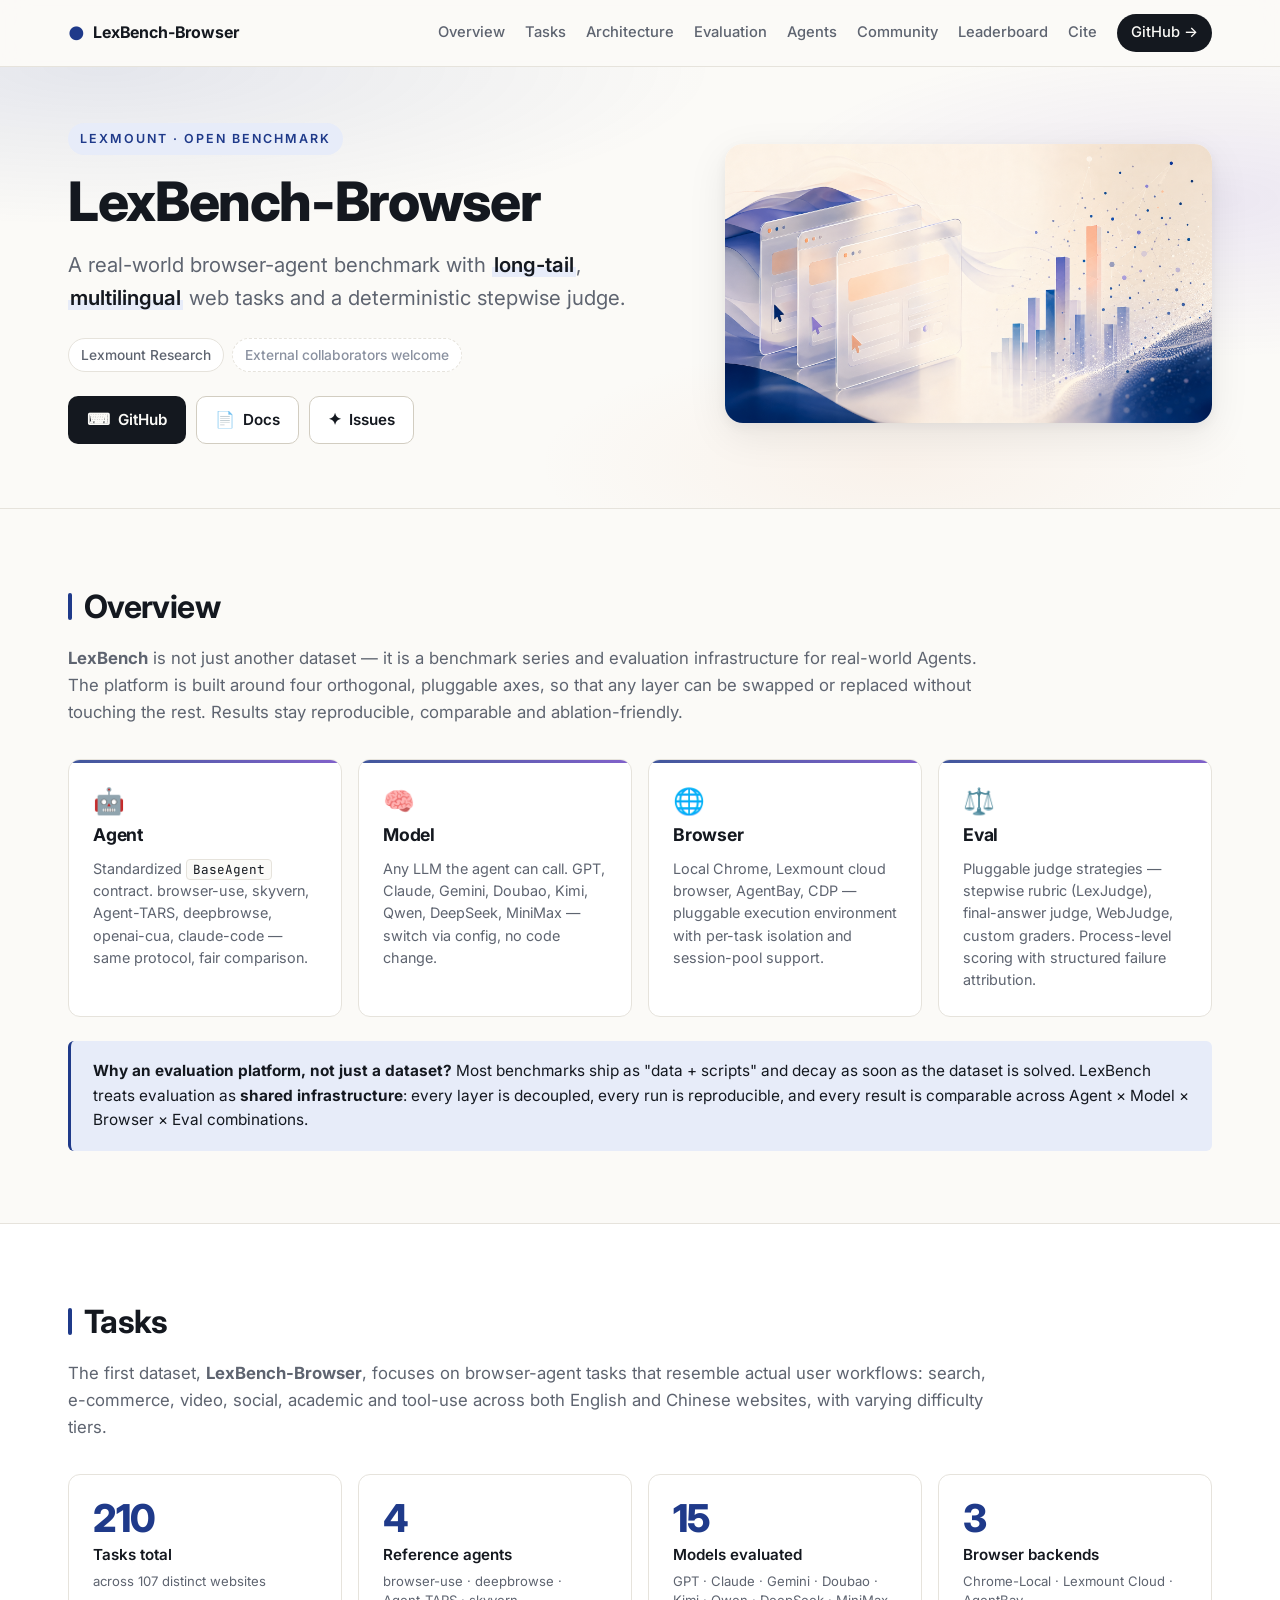
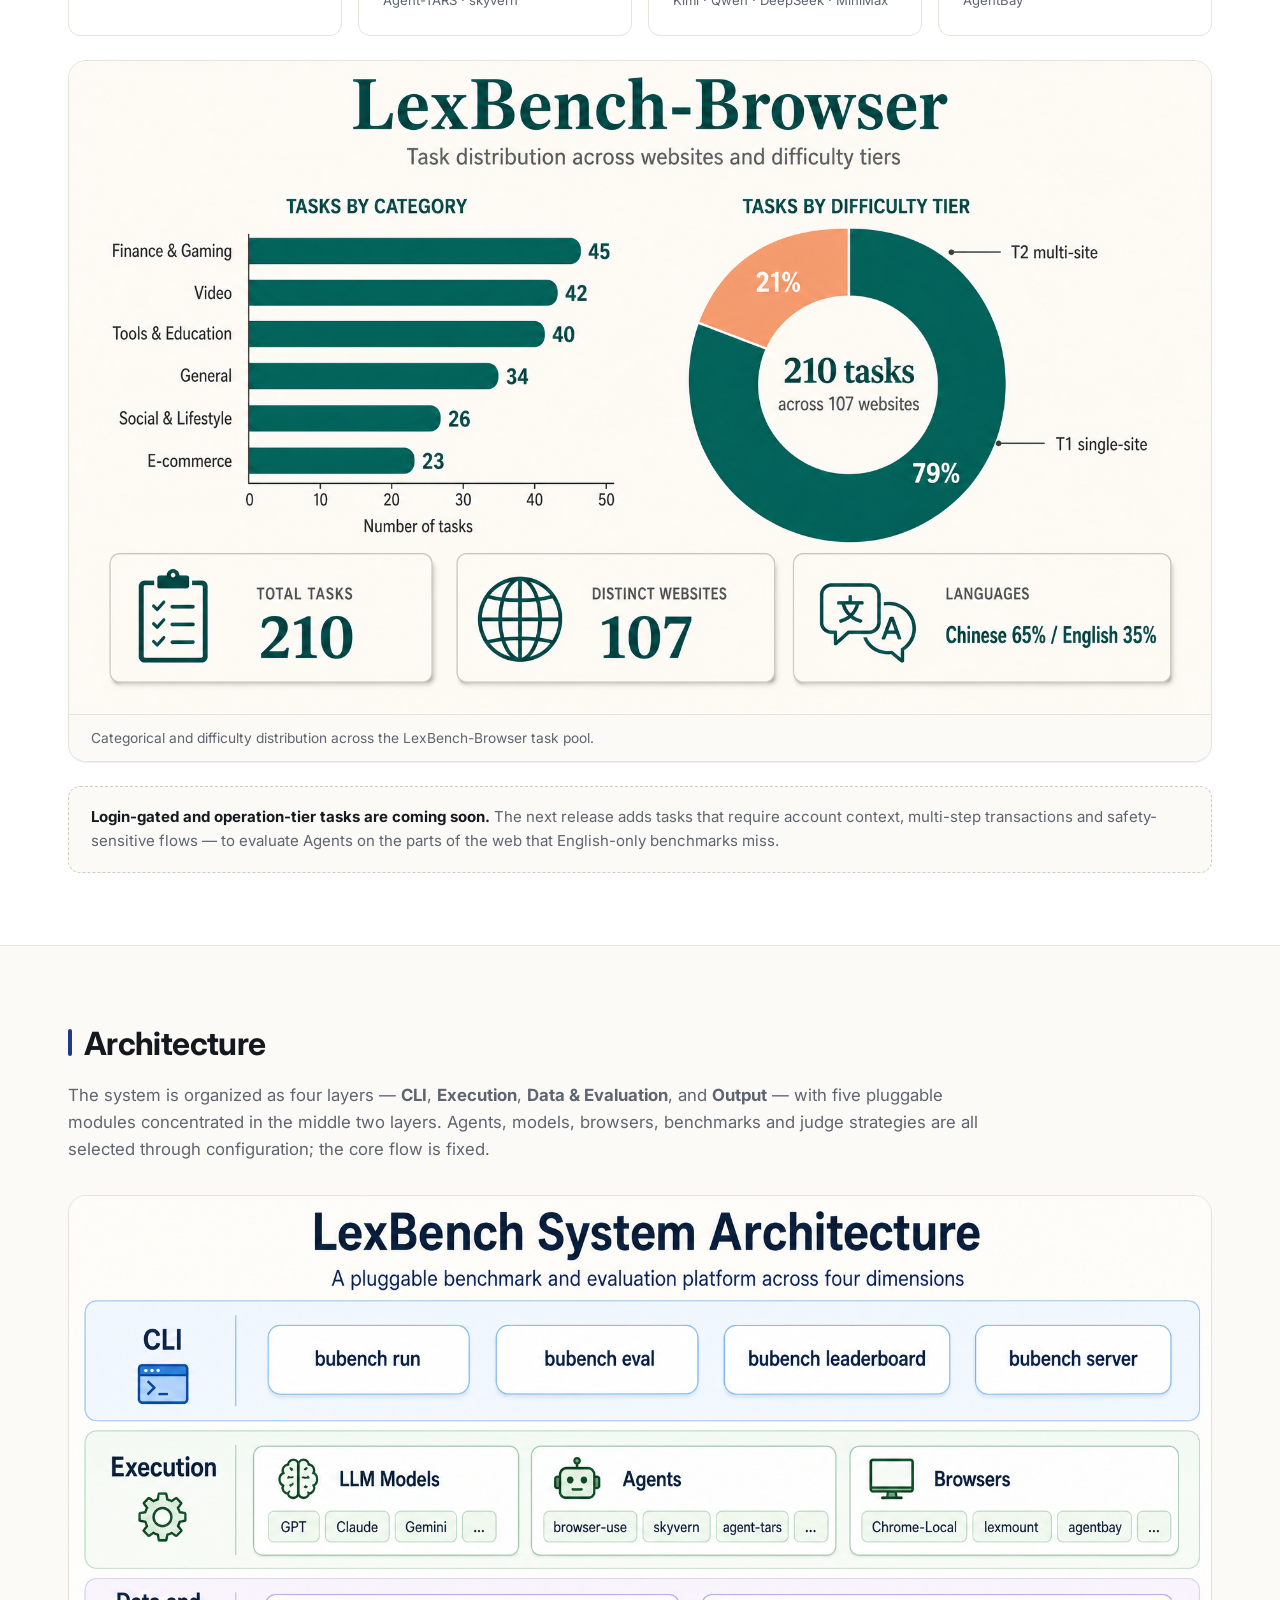
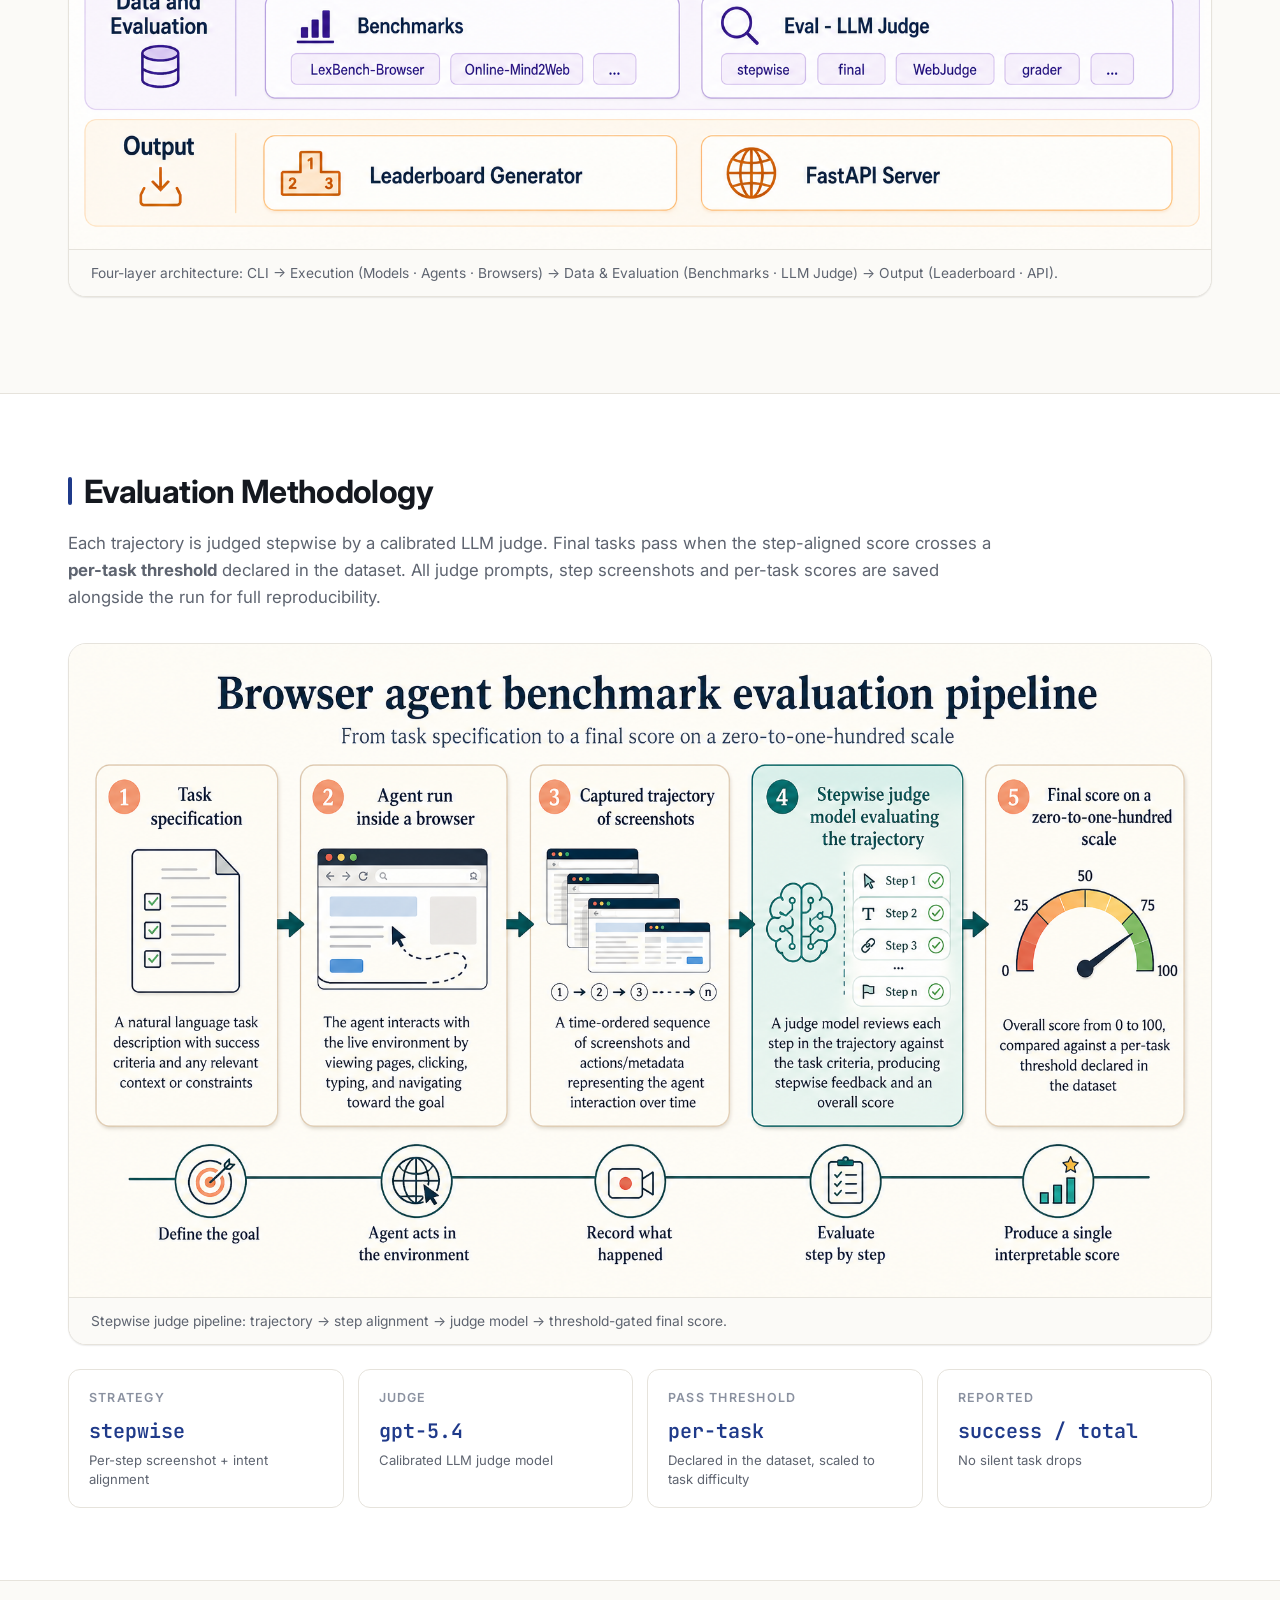
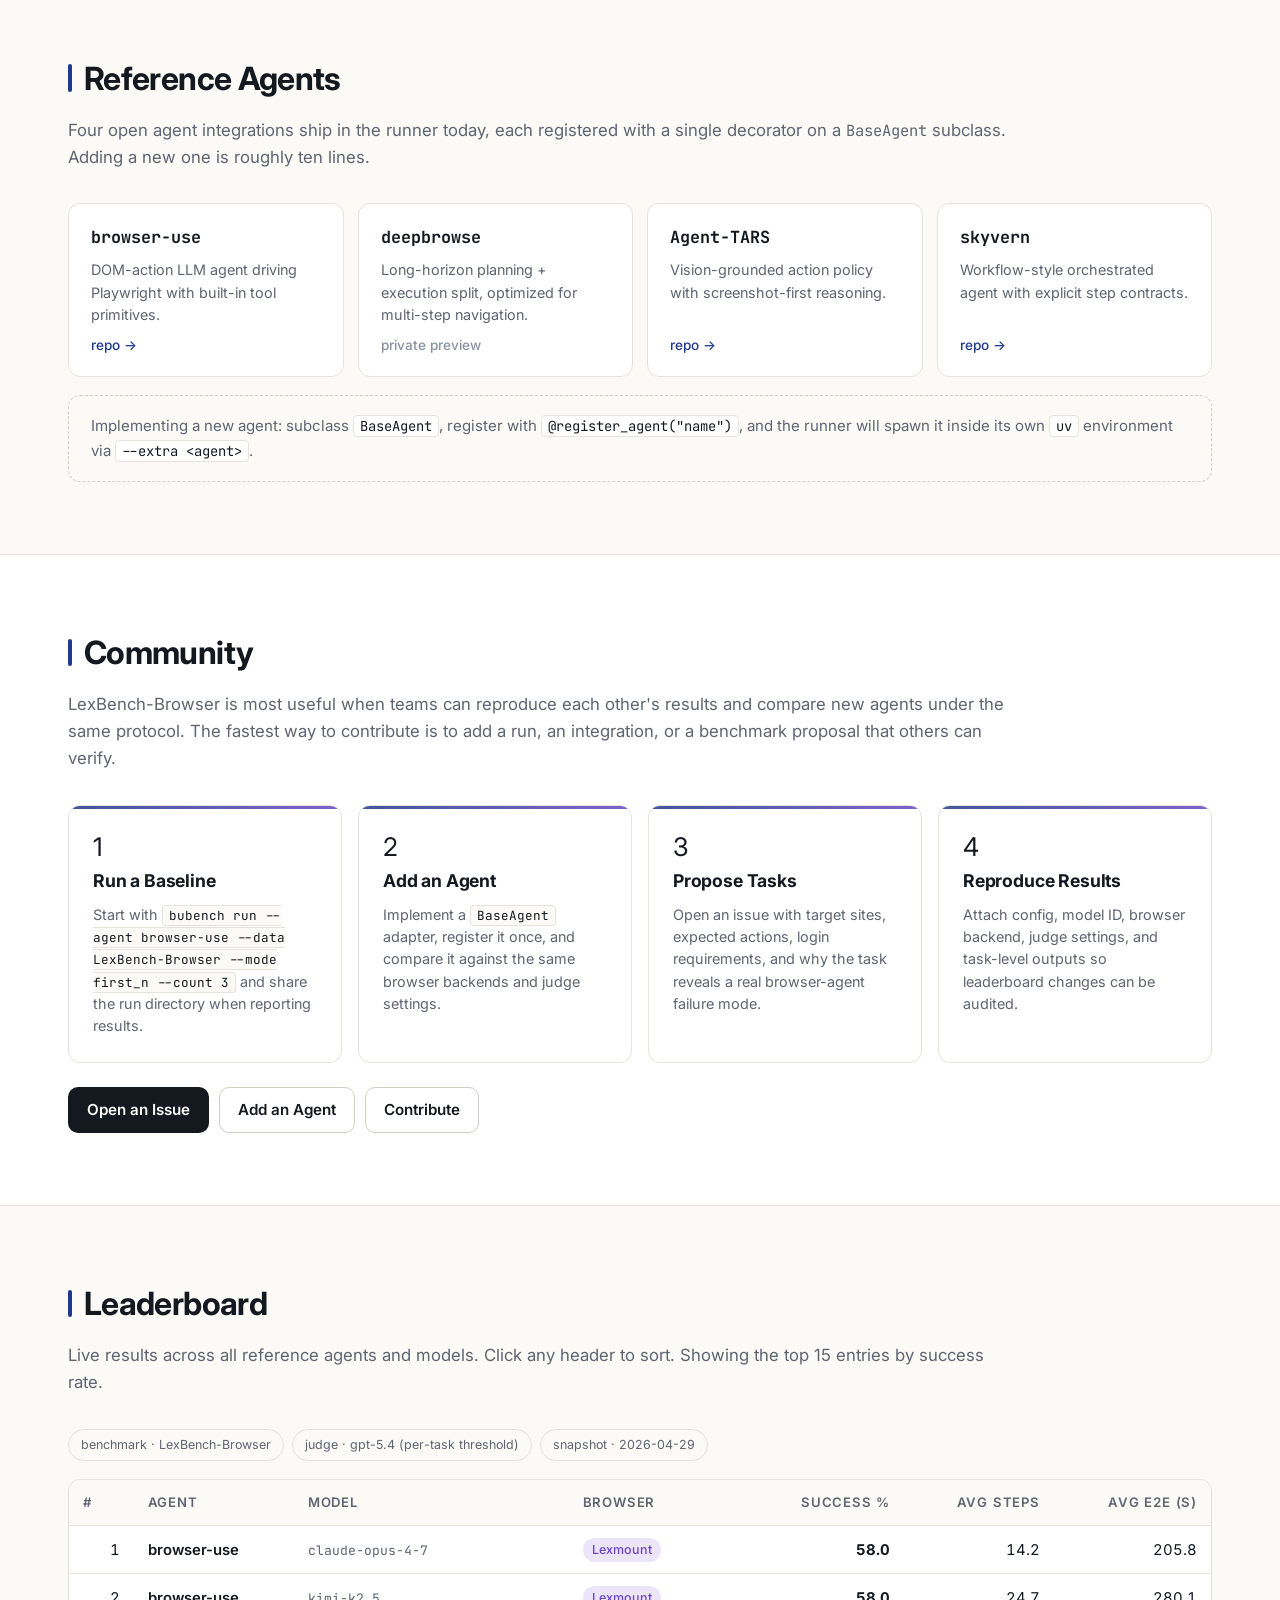
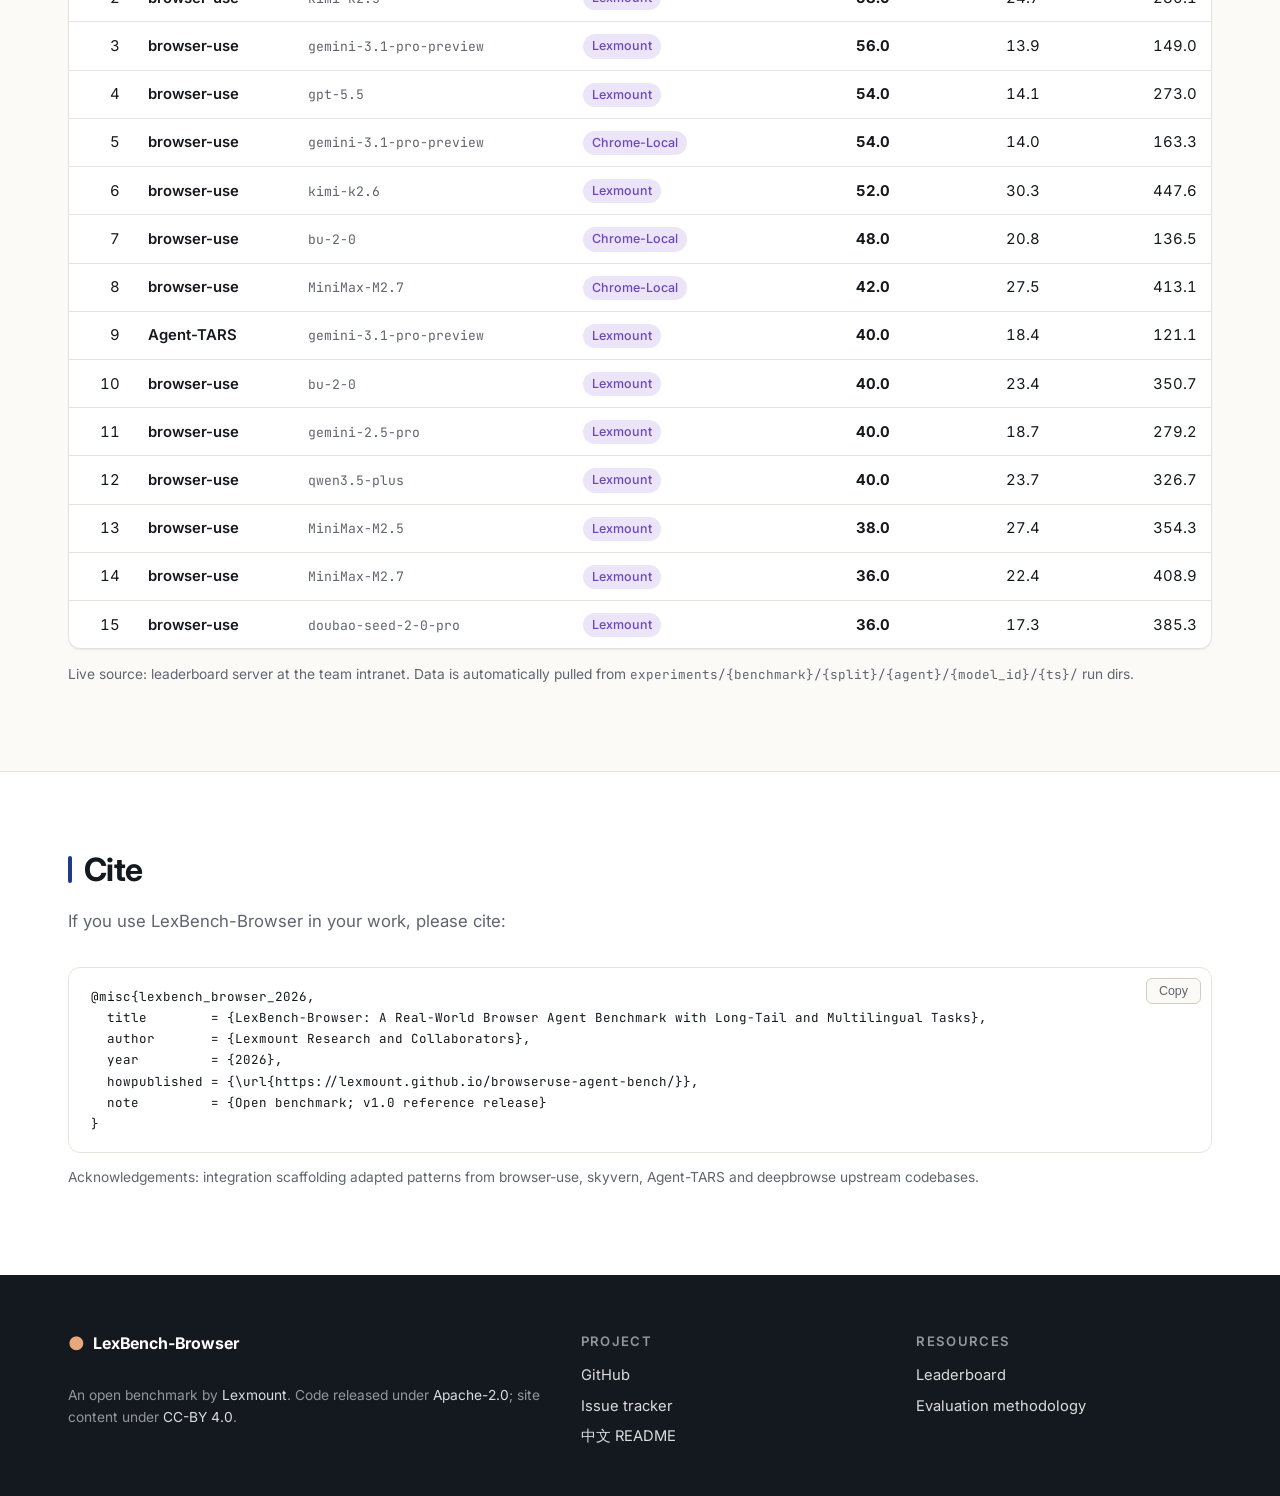
==== landing/index.html @ ec7c6dc3 "docs: improve community onboarding" ====
<!DOCTYPE html>
<html lang="en">
<head>
<meta charset="UTF-8">
<meta name="viewport" content="width=device-width, initial-scale=1.0">
<title>LexBench-Browser — A Real-World Browser Agent Benchmark</title>
<meta name="description" content="LexBench-Browser: an open benchmark for browser agents on long-tail, multilingual web tasks. Evaluates browser-use, deepbrowse, Agent-TARS, skyvern across LexBench-Browser, Online-Mind2Web, and BrowseComp.">
<meta name="keywords" content="LexBench-Browser, browser agents, AI agents, benchmark, web automation, browser-use, skyvern, Agent-TARS, Lexmount">
<link rel="canonical" href="https://lexmount.github.io/browseruse-agent-bench/">
<meta property="og:type" content="website">
<meta property="og:site_name" content="LexBench-Browser">
<meta property="og:title" content="LexBench-Browser — Real-World Browser Agent Benchmark">
<meta property="og:description" content="210 public browser-agent tasks across 107 real websites, with multilingual long-tail workflows, stepwise judging, and reproducible leaderboards.">
<meta property="og:url" content="https://lexmount.github.io/browseruse-agent-bench/">
<meta property="og:image" content="https://lexmount.github.io/browseruse-agent-bench/assets/img/hero.png">
<meta name="twitter:card" content="summary_large_image">
<meta name="twitter:title" content="LexBench-Browser — Real-World Browser Agent Benchmark">
<meta name="twitter:description" content="Evaluate browser agents on real multilingual web tasks with reproducible Agent × Model × Browser × Eval comparisons.">
<meta name="twitter:image" content="https://lexmount.github.io/browseruse-agent-bench/assets/img/hero.png">
<link rel="icon" href="../docs/favicon.svg" type="image/svg+xml">
<link rel="preconnect" href="https://fonts.googleapis.com">
<link rel="preconnect" href="https://fonts.gstatic.com" crossorigin>
<link rel="stylesheet" href="https://fonts.googleapis.com/css2?family=Inter:wght@400;500;600;700;800&family=JetBrains+Mono:wght@400;500&display=swap">
<link rel="stylesheet" href="assets/style.css">
</head>
<body>

<nav class="topnav">
  <div class="topnav-inner">
    <a class="brand" href="#top">
      <span class="brand-mark">●</span>
      <span class="brand-name">LexBench-Browser</span>
    </a>
    <div class="topnav-links">
      <a href="#tldr">Overview</a>
      <a href="#tasks">Tasks</a>
      <a href="#architecture">Architecture</a>
      <a href="#evaluation">Evaluation</a>
      <a href="#agents">Agents</a>
      <a href="#community">Community</a>
      <a href="#leaderboard">Leaderboard</a>
      <a href="#citation">Cite</a>
      <a class="topnav-cta" href="https://github.com/lexmount/browseruse-agent-bench" target="_blank" rel="noopener">GitHub →</a>
    </div>
  </div>
</nav>

<header id="top" class="hero">
  <div class="hero-inner">
    <div class="hero-grid">
      <div class="hero-text">
        <div class="hero-eyebrow">Lexmount · Open Benchmark</div>
        <h1 class="hero-title">LexBench-Browser</h1>
        <p class="hero-subtitle">
          A real-world browser-agent benchmark with
          <span class="hl">long-tail</span>,
          <span class="hl">multilingual</span> web tasks
          and a deterministic stepwise judge.
        </p>
        <div class="hero-authors">
          <span class="author-chip">Lexmount Research</span>
          <span class="author-chip muted">External collaborators welcome</span>
        </div>
        <div class="hero-buttons">
          <a class="btn btn-primary" href="https://github.com/lexmount/browseruse-agent-bench" target="_blank" rel="noopener">
            <span class="btn-icon">⌨</span> GitHub
          </a>
          <a class="btn btn-secondary" href="https://docs.bubench.lexmount.io/" target="_blank" rel="noopener">
            <span class="btn-icon">📄</span> Docs
          </a>
          <a class="btn btn-secondary" href="https://github.com/lexmount/browseruse-agent-bench/issues" target="_blank" rel="noopener">
            <span class="btn-icon">✦</span> Issues
          </a>
        </div>
      </div>
      <div class="hero-art" aria-hidden="true">
        <img src="assets/img/hero.png" alt="" loading="eager" class="hero-image">
      </div>
    </div>
  </div>
  <div class="hero-bg" aria-hidden="true"></div>
</header>

<section id="tldr" class="section">
  <div class="container">
    <h2 class="section-title">Overview</h2>
    <p class="section-lede">
      <strong>LexBench</strong> is not just another dataset — it is a benchmark series and
      evaluation infrastructure for real-world Agents. The platform is built around four
      orthogonal, pluggable axes, so that any layer can be swapped or replaced without
      touching the rest. Results stay reproducible, comparable and ablation-friendly.
    </p>

    <div class="dim-grid">
      <div class="dim-card">
        <div class="dim-icon">🤖</div>
        <div class="dim-name">Agent</div>
        <div class="dim-desc">
          Standardized <code>BaseAgent</code> contract. browser-use, skyvern, Agent-TARS,
          deepbrowse, openai-cua, claude-code — same protocol, fair comparison.
        </div>
      </div>
      <div class="dim-card">
        <div class="dim-icon">🧠</div>
        <div class="dim-name">Model</div>
        <div class="dim-desc">
          Any LLM the agent can call. GPT, Claude, Gemini, Doubao, Kimi, Qwen, DeepSeek,
          MiniMax — switch via config, no code change.
        </div>
      </div>
      <div class="dim-card">
        <div class="dim-icon">🌐</div>
        <div class="dim-name">Browser</div>
        <div class="dim-desc">
          Local Chrome, Lexmount cloud browser, AgentBay, CDP — pluggable execution
          environment with per-task isolation and session-pool support.
        </div>
      </div>
      <div class="dim-card">
        <div class="dim-icon">⚖️</div>
        <div class="dim-name">Eval</div>
        <div class="dim-desc">
          Pluggable judge strategies — stepwise rubric (LexJudge), final-answer judge,
          WebJudge, custom graders. Process-level scoring with structured failure attribution.
        </div>
      </div>
    </div>

    <div class="callout">
      <strong>Why an evaluation platform, not just a dataset?</strong>
      Most benchmarks ship as "data + scripts" and decay as soon as the dataset is solved.
      LexBench treats evaluation as <strong>shared infrastructure</strong>: every layer is
      decoupled, every run is reproducible, and every result is comparable across
      Agent × Model × Browser × Eval combinations.
    </div>
  </div>
</section>

<section id="tasks" class="section section-alt">
  <div class="container">
    <h2 class="section-title">Tasks</h2>
    <p class="section-lede">
      The first dataset, <strong>LexBench-Browser</strong>, focuses on browser-agent tasks
      that resemble actual user workflows: search, e-commerce, video, social, academic and
      tool-use across both English and Chinese websites, with varying difficulty tiers.
    </p>

    <div class="stat-grid">
      <div class="stat-card">
        <div class="stat-num">210</div>
        <div class="stat-label">Tasks total</div>
        <div class="stat-sub">across 107 distinct websites</div>
      </div>
      <div class="stat-card">
        <div class="stat-num">4</div>
        <div class="stat-label">Reference agents</div>
        <div class="stat-sub">browser-use · deepbrowse · Agent-TARS · skyvern</div>
      </div>
      <div class="stat-card">
        <div class="stat-num">15</div>
        <div class="stat-label">Models evaluated</div>
        <div class="stat-sub">GPT · Claude · Gemini · Doubao · Kimi · Qwen · DeepSeek · MiniMax</div>
      </div>
      <div class="stat-card">
        <div class="stat-num">3</div>
        <div class="stat-label">Browser backends</div>
        <div class="stat-sub">Chrome-Local · Lexmount Cloud · AgentBay</div>
      </div>
    </div>

    <figure class="wide-fig">
      <img src="assets/img/task-distribution.png" alt="Task distribution diagram showing the categorical and difficulty breakdown of LexBench-Browser tasks" loading="lazy">
      <figcaption>Categorical and difficulty distribution across the LexBench-Browser task pool.</figcaption>
    </figure>
    <div class="muted-card">
      <strong>Login-gated and operation-tier tasks are coming soon.</strong>
      The next release adds tasks that require account context, multi-step transactions
      and safety-sensitive flows — to evaluate Agents on the parts of the web that
      English-only benchmarks miss.
    </div>
  </div>
</section>

<section id="architecture" class="section">
  <div class="container">
    <h2 class="section-title">Architecture</h2>
    <p class="section-lede">
      The system is organized as four layers — <strong>CLI</strong>, <strong>Execution</strong>,
      <strong>Data &amp; Evaluation</strong>, and <strong>Output</strong> — with five pluggable
      modules concentrated in the middle two layers. Agents, models, browsers, benchmarks and
      judge strategies are all selected through configuration; the core flow is fixed.
    </p>
    <figure class="wide-fig">
      <img src="assets/img/architecture-wide.png" alt="LexBench system architecture: four horizontal layers (CLI, Execution, Data and Evaluation, Output) with pluggable modules for LLM Models, Agents, Browsers, Benchmarks, and Eval LLM Judges" loading="lazy">
      <figcaption>Four-layer architecture: CLI → Execution (Models · Agents · Browsers) → Data &amp; Evaluation (Benchmarks · LLM Judge) → Output (Leaderboard · API).</figcaption>
    </figure>
  </div>
</section>

<section id="evaluation" class="section section-alt">
  <div class="container">
    <h2 class="section-title">Evaluation Methodology</h2>
    <p class="section-lede">
      Each trajectory is judged stepwise by a calibrated LLM judge. Final tasks pass when the
      step-aligned score crosses a <strong>per-task threshold</strong> declared in the dataset.
      All judge prompts, step screenshots and per-task scores are saved alongside the run for
      full reproducibility.
    </p>
    <figure class="wide-fig">
      <img src="assets/img/eval-pipeline-wide.png" alt="Evaluation pipeline diagram: trajectory captured, screenshots collected, stepwise judge model scores each step, final score gated against pass threshold of 60" loading="lazy">
      <figcaption>Stepwise judge pipeline: trajectory → step alignment → judge model → threshold-gated final score.</figcaption>
    </figure>
    <div class="metric-row">
      <div class="metric-card">
        <div class="metric-key">Strategy</div>
        <div class="metric-val">stepwise</div>
        <div class="metric-sub">Per-step screenshot + intent alignment</div>
      </div>
      <div class="metric-card">
        <div class="metric-key">Judge</div>
        <div class="metric-val">gpt-5.4</div>
        <div class="metric-sub">Calibrated LLM judge model</div>
      </div>
      <div class="metric-card">
        <div class="metric-key">Pass threshold</div>
        <div class="metric-val">per-task</div>
        <div class="metric-sub">Declared in the dataset, scaled to task difficulty</div>
      </div>
      <div class="metric-card">
        <div class="metric-key">Reported</div>
        <div class="metric-val">success / total</div>
        <div class="metric-sub">No silent task drops</div>
      </div>
    </div>
  </div>
</section>

<section id="agents" class="section">
  <div class="container">
    <h2 class="section-title">Reference Agents</h2>
    <p class="section-lede">
      Four open agent integrations ship in the runner today, each registered with a single
      decorator on a <code>BaseAgent</code> subclass. Adding a new one is roughly ten lines.
    </p>
    <div class="agent-grid">
      <div class="agent-card">
        <div class="agent-name">browser-use</div>
        <div class="agent-desc">DOM-action LLM agent driving Playwright with built-in tool primitives.</div>
        <a class="agent-link" href="https://github.com/browser-use/browser-use" target="_blank" rel="noopener">repo →</a>
      </div>
      <div class="agent-card">
        <div class="agent-name">deepbrowse</div>
        <div class="agent-desc">Long-horizon planning + execution split, optimized for multi-step navigation.</div>
        <span class="agent-link" aria-disabled="true">private preview</span>
      </div>
      <div class="agent-card">
        <div class="agent-name">Agent-TARS</div>
        <div class="agent-desc">Vision-grounded action policy with screenshot-first reasoning.</div>
        <a class="agent-link" href="https://github.com/bytedance/UI-TARS" target="_blank" rel="noopener">repo →</a>
      </div>
      <div class="agent-card">
        <div class="agent-name">skyvern</div>
        <div class="agent-desc">Workflow-style orchestrated agent with explicit step contracts.</div>
        <a class="agent-link" href="https://github.com/Skyvern-AI/skyvern" target="_blank" rel="noopener">repo →</a>
      </div>
    </div>
    <div class="muted-card">
      Implementing a new agent: subclass <code>BaseAgent</code>, register with
      <code>@register_agent("name")</code>, and the runner will spawn it inside its own
      <code>uv</code> environment via <code>--extra &lt;agent&gt;</code>.
    </div>
  </div>
</section>

<section id="community" class="section section-alt">
  <div class="container">
    <h2 class="section-title">Community</h2>
    <p class="section-lede">
      LexBench-Browser is most useful when teams can reproduce each other's results and
      compare new agents under the same protocol. The fastest way to contribute is to add
      a run, an integration, or a benchmark proposal that others can verify.
    </p>
    <div class="dim-grid">
      <div class="dim-card">
        <div class="dim-icon">1</div>
        <div class="dim-name">Run a Baseline</div>
        <div class="dim-desc">
          Start with <code>bubench run --agent browser-use --data LexBench-Browser --mode first_n --count 3</code>
          and share the run directory when reporting results.
        </div>
      </div>
      <div class="dim-card">
        <div class="dim-icon">2</div>
        <div class="dim-name">Add an Agent</div>
        <div class="dim-desc">
          Implement a <code>BaseAgent</code> adapter, register it once, and compare it against
          the same browser backends and judge settings.
        </div>
      </div>
      <div class="dim-card">
        <div class="dim-icon">3</div>
        <div class="dim-name">Propose Tasks</div>
        <div class="dim-desc">
          Open an issue with target sites, expected actions, login requirements, and why the
          task reveals a real browser-agent failure mode.
        </div>
      </div>
      <div class="dim-card">
        <div class="dim-icon">4</div>
        <div class="dim-name">Reproduce Results</div>
        <div class="dim-desc">
          Attach config, model ID, browser backend, judge settings, and task-level outputs so
          leaderboard changes can be audited.
        </div>
      </div>
    </div>
    <div class="hero-buttons community-buttons">
      <a class="btn btn-primary" href="https://github.com/lexmount/browseruse-agent-bench/issues/new/choose" target="_blank" rel="noopener">
        Open an Issue
      </a>
      <a class="btn btn-secondary" href="https://docs.bubench.lexmount.io/en/agents/custom-agent" target="_blank" rel="noopener">
        Add an Agent
      </a>
      <a class="btn btn-secondary" href="https://docs.bubench.lexmount.io/en/development/contributing" target="_blank" rel="noopener">
        Contribute
      </a>
    </div>
  </div>
</section>

<section id="leaderboard" class="section">
  <div class="container">
    <h2 class="section-title">Leaderboard</h2>
    <p class="section-lede">
      Live results across all reference agents and models. Click any header to sort. Showing the
      top 15 entries by success rate.
    </p>
    <div class="lb-meta">
      <span class="lb-pill">benchmark · LexBench-Browser</span>
      <span class="lb-pill">judge · gpt-5.4 (per-task threshold)</span>
      <span class="lb-pill">snapshot · 2026-04-29</span>
    </div>
    <div class="lb-wrap">
      <table class="lb-table" id="lb-table">
        <thead>
          <tr>
            <th data-key="rank">#</th>
            <th data-key="agent">Agent</th>
            <th data-key="model">Model</th>
            <th data-key="browser">Browser</th>
            <th data-key="success" class="num">Success&nbsp;%</th>
            <th data-key="steps" class="num">Avg&nbsp;steps</th>
            <th data-key="e2e" class="num">Avg&nbsp;e2e (s)</th>
          </tr>
        </thead>
        <tbody>
          <tr data-rank="1" data-agent="browser-use" data-model="claude-opus-4-7" data-browser="Lexmount" data-success="58.0" data-steps="14.20" data-e2e="205.8">
            <td class="num">1</td>
            <td><span class="cell-strong">browser-use</span></td>
            <td><code class="cell-mono">claude-opus-4-7</code></td>
            <td><span class="browser-pill">Lexmount</span></td>
            <td class="num"><strong>58.0</strong></td>
            <td class="num">14.2</td>
            <td class="num">205.8</td>
          </tr>
          <tr data-rank="2" data-agent="browser-use" data-model="kimi-k2.5" data-browser="Lexmount" data-success="58.0" data-steps="24.70" data-e2e="280.1">
            <td class="num">2</td>
            <td><span class="cell-strong">browser-use</span></td>
            <td><code class="cell-mono">kimi-k2.5</code></td>
            <td><span class="browser-pill">Lexmount</span></td>
            <td class="num"><strong>58.0</strong></td>
            <td class="num">24.7</td>
            <td class="num">280.1</td>
          </tr>
          <tr data-rank="3" data-agent="browser-use" data-model="gemini-3.1-pro-preview" data-browser="Lexmount" data-success="56.0" data-steps="13.90" data-e2e="149.0">
            <td class="num">3</td>
            <td><span class="cell-strong">browser-use</span></td>
            <td><code class="cell-mono">gemini-3.1-pro-preview</code></td>
            <td><span class="browser-pill">Lexmount</span></td>
            <td class="num"><strong>56.0</strong></td>
            <td class="num">13.9</td>
            <td class="num">149.0</td>
          </tr>
          <tr data-rank="4" data-agent="browser-use" data-model="gpt-5.5" data-browser="Lexmount" data-success="54.0" data-steps="14.10" data-e2e="273.0">
            <td class="num">4</td>
            <td><span class="cell-strong">browser-use</span></td>
            <td><code class="cell-mono">gpt-5.5</code></td>
            <td><span class="browser-pill">Lexmount</span></td>
            <td class="num"><strong>54.0</strong></td>
            <td class="num">14.1</td>
            <td class="num">273.0</td>
          </tr>
          <tr data-rank="5" data-agent="browser-use" data-model="gemini-3.1-pro-preview" data-browser="Chrome-Local" data-success="54.0" data-steps="14.00" data-e2e="163.3">
            <td class="num">5</td>
            <td><span class="cell-strong">browser-use</span></td>
            <td><code class="cell-mono">gemini-3.1-pro-preview</code></td>
            <td><span class="browser-pill">Chrome-Local</span></td>
            <td class="num"><strong>54.0</strong></td>
            <td class="num">14.0</td>
            <td class="num">163.3</td>
          </tr>
          <tr data-rank="6" data-agent="browser-use" data-model="kimi-k2.6" data-browser="Lexmount" data-success="52.0" data-steps="30.30" data-e2e="447.6">
            <td class="num">6</td>
            <td><span class="cell-strong">browser-use</span></td>
            <td><code class="cell-mono">kimi-k2.6</code></td>
            <td><span class="browser-pill">Lexmount</span></td>
            <td class="num"><strong>52.0</strong></td>
            <td class="num">30.3</td>
            <td class="num">447.6</td>
          </tr>
          <tr data-rank="7" data-agent="browser-use" data-model="bu-2-0" data-browser="Chrome-Local" data-success="48.0" data-steps="20.80" data-e2e="136.5">
            <td class="num">7</td>
            <td><span class="cell-strong">browser-use</span></td>
            <td><code class="cell-mono">bu-2-0</code></td>
            <td><span class="browser-pill">Chrome-Local</span></td>
            <td class="num"><strong>48.0</strong></td>
            <td class="num">20.8</td>
            <td class="num">136.5</td>
          </tr>
          <tr data-rank="8" data-agent="browser-use" data-model="MiniMax-M2.7" data-browser="Chrome-Local" data-success="42.0" data-steps="27.50" data-e2e="413.1">
            <td class="num">8</td>
            <td><span class="cell-strong">browser-use</span></td>
            <td><code class="cell-mono">MiniMax-M2.7</code></td>
            <td><span class="browser-pill">Chrome-Local</span></td>
            <td class="num"><strong>42.0</strong></td>
            <td class="num">27.5</td>
            <td class="num">413.1</td>
          </tr>
          <tr data-rank="9" data-agent="Agent-TARS" data-model="gemini-3.1-pro-preview" data-browser="Lexmount" data-success="40.0" data-steps="18.40" data-e2e="121.1">
            <td class="num">9</td>
            <td><span class="cell-strong">Agent-TARS</span></td>
            <td><code class="cell-mono">gemini-3.1-pro-preview</code></td>
            <td><span class="browser-pill">Lexmount</span></td>
            <td class="num"><strong>40.0</strong></td>
            <td class="num">18.4</td>
            <td class="num">121.1</td>
          </tr>
          <tr data-rank="10" data-agent="browser-use" data-model="bu-2-0" data-browser="Lexmount" data-success="40.0" data-steps="23.40" data-e2e="350.7">
            <td class="num">10</td>
            <td><span class="cell-strong">browser-use</span></td>
            <td><code class="cell-mono">bu-2-0</code></td>
            <td><span class="browser-pill">Lexmount</span></td>
            <td class="num"><strong>40.0</strong></td>
            <td class="num">23.4</td>
            <td class="num">350.7</td>
          </tr>
          <tr data-rank="11" data-agent="browser-use" data-model="gemini-2.5-pro" data-browser="Lexmount" data-success="40.0" data-steps="18.70" data-e2e="279.2">
            <td class="num">11</td>
            <td><span class="cell-strong">browser-use</span></td>
            <td><code class="cell-mono">gemini-2.5-pro</code></td>
            <td><span class="browser-pill">Lexmount</span></td>
            <td class="num"><strong>40.0</strong></td>
            <td class="num">18.7</td>
            <td class="num">279.2</td>
          </tr>
          <tr data-rank="12" data-agent="browser-use" data-model="qwen3.5-plus" data-browser="Lexmount" data-success="40.0" data-steps="23.70" data-e2e="326.7">
            <td class="num">12</td>
            <td><span class="cell-strong">browser-use</span></td>
            <td><code class="cell-mono">qwen3.5-plus</code></td>
            <td><span class="browser-pill">Lexmount</span></td>
            <td class="num"><strong>40.0</strong></td>
            <td class="num">23.7</td>
            <td class="num">326.7</td>
          </tr>
          <tr data-rank="13" data-agent="browser-use" data-model="MiniMax-M2.5" data-browser="Lexmount" data-success="38.0" data-steps="27.40" data-e2e="354.3">
            <td class="num">13</td>
            <td><span class="cell-strong">browser-use</span></td>
            <td><code class="cell-mono">MiniMax-M2.5</code></td>
            <td><span class="browser-pill">Lexmount</span></td>
            <td class="num"><strong>38.0</strong></td>
            <td class="num">27.4</td>
            <td class="num">354.3</td>
          </tr>
          <tr data-rank="14" data-agent="browser-use" data-model="MiniMax-M2.7" data-browser="Lexmount" data-success="36.0" data-steps="22.40" data-e2e="408.9">
            <td class="num">14</td>
            <td><span class="cell-strong">browser-use</span></td>
            <td><code class="cell-mono">MiniMax-M2.7</code></td>
            <td><span class="browser-pill">Lexmount</span></td>
            <td class="num"><strong>36.0</strong></td>
            <td class="num">22.4</td>
            <td class="num">408.9</td>
          </tr>
          <tr data-rank="15" data-agent="browser-use" data-model="doubao-seed-2-0-pro" data-browser="Lexmount" data-success="36.0" data-steps="17.30" data-e2e="385.3">
            <td class="num">15</td>
            <td><span class="cell-strong">browser-use</span></td>
            <td><code class="cell-mono">doubao-seed-2-0-pro</code></td>
            <td><span class="browser-pill">Lexmount</span></td>
            <td class="num"><strong>36.0</strong></td>
            <td class="num">17.3</td>
            <td class="num">385.3</td>
          </tr>
        </tbody>
      </table>
    </div>
    <p class="muted small">
      Live source: leaderboard server at the team intranet. Data is automatically pulled from
      <code>experiments/{benchmark}/{split}/{agent}/{model_id}/{ts}/</code> run dirs.
    </p>
  </div>
</section>

<section id="citation" class="section section-alt">
  <div class="container">
    <h2 class="section-title">Cite</h2>
    <p class="section-lede">If you use LexBench-Browser in your work, please cite:</p>
    <div class="bibtex">
      <button class="copy-btn" type="button" data-target="#bibtex-block">Copy</button>
      <pre><code id="bibtex-block">@misc{lexbench_browser_2026,
  title        = {LexBench-Browser: A Real-World Browser Agent Benchmark with Long-Tail and Multilingual Tasks},
  author       = {Lexmount Research and Collaborators},
  year         = {2026},
  howpublished = {\url{https://lexmount.github.io/browseruse-agent-bench/}},
  note         = {Open benchmark; v1.0 reference release}
}</code></pre>
    </div>
    <p class="muted small">
      Acknowledgements: integration scaffolding adapted patterns from browser-use, skyvern,
      Agent-TARS and deepbrowse upstream codebases.
    </p>
  </div>
</section>

<footer class="site-footer">
  <div class="container footer-grid">
    <div class="footer-col">
      <div class="brand-line">
        <span class="brand-mark">●</span>
        <span class="brand-name">LexBench-Browser</span>
      </div>
      <p class="muted small">
        An open benchmark by <a href="https://lexmount.cn" target="_blank" rel="noopener">Lexmount</a>.
        Code released under <a href="https://github.com/lexmount/browseruse-agent-bench/blob/main/LICENSE" target="_blank" rel="noopener">Apache-2.0</a>;
        site content under
        <a href="https://creativecommons.org/licenses/by/4.0/" target="_blank" rel="noopener">CC-BY 4.0</a>.
      </p>
    </div>
    <div class="footer-col">
      <h4>Project</h4>
      <ul class="tight">
        <li><a href="https://github.com/lexmount/browseruse-agent-bench" target="_blank" rel="noopener">GitHub</a></li>
        <li><a href="https://github.com/lexmount/browseruse-agent-bench/issues" target="_blank" rel="noopener">Issue tracker</a></li>
        <li><a href="https://github.com/lexmount/browseruse-agent-bench/blob/main/README_ZH.md" target="_blank" rel="noopener">中文 README</a></li>
      </ul>
    </div>
    <div class="footer-col">
      <h4>Resources</h4>
      <ul class="tight">
        <li><a href="#leaderboard">Leaderboard</a></li>
        <li><a href="#evaluation">Evaluation methodology</a></li>
      </ul>
    </div>
  </div>
</footer>

<script src="assets/script.js"></script>
</body>
</html>
---- landing/assets/style.css ----
/* lexbench-browser landing page — original styling, no third-party CSS */

:root {
  --bg: #fbfaf7;
  --bg-alt: #ffffff;
  --bg-card: #ffffff;
  --text: #14181f;
  --text-muted: #5e6470;
  --text-faint: #8a91a0;
  --border: #e6e3dc;
  --border-strong: #d2cdc1;
  --accent: #1f3a8a;
  --accent-soft: #e7ecf9;
  --accent-2: #6b46c1;
  --accent-2-soft: #ece4f9;
  --peach: #e9a87b;
  --good: #1d8a59;
  --warn: #b66a16;
  --bad: #b3322a;
  --gateway: #6b46c1;
  --killed: #4d566c;
  --max-width: 1200px;
  --radius: 12px;
  --radius-lg: 18px;
  --shadow-sm: 0 1px 2px rgba(20, 24, 31, 0.04), 0 1px 1px rgba(20, 24, 31, 0.04);
  --shadow-md: 0 4px 14px rgba(20, 24, 31, 0.06), 0 1px 2px rgba(20, 24, 31, 0.04);
  --shadow-lg: 0 12px 40px rgba(20, 24, 31, 0.08), 0 4px 12px rgba(20, 24, 31, 0.05);
  --transition: 0.18s ease;
}

* { box-sizing: border-box; }

html, body {
  margin: 0;
  padding: 0;
  background: var(--bg);
  color: var(--text);
  font-family: 'Inter', -apple-system, BlinkMacSystemFont, 'Segoe UI', Helvetica, Arial, sans-serif;
  font-size: 16px;
  line-height: 1.62;
  -webkit-font-smoothing: antialiased;
  -moz-osx-font-smoothing: grayscale;
}

a {
  color: var(--accent);
  text-decoration: none;
  transition: color var(--transition);
}
a:hover { color: var(--accent-2); }

code, pre, .cell-mono {
  font-family: 'JetBrains Mono', ui-monospace, SFMono-Regular, Menlo, Consolas, monospace;
  font-size: 0.92em;
}

.container {
  max-width: var(--max-width);
  margin: 0 auto;
  padding: 0 28px;
}

/* ==== Top nav ==== */

.topnav {
  position: sticky;
  top: 0;
  z-index: 100;
  background: rgba(251, 250, 247, 0.85);
  backdrop-filter: saturate(160%) blur(14px);
  -webkit-backdrop-filter: saturate(160%) blur(14px);
  border-bottom: 1px solid var(--border);
}
.topnav-inner {
  max-width: var(--max-width);
  margin: 0 auto;
  display: flex;
  align-items: center;
  justify-content: space-between;
  padding: 14px 28px;
  gap: 24px;
}
.brand {
  display: inline-flex;
  align-items: center;
  gap: 8px;
  font-weight: 700;
  color: var(--text);
}
.brand:hover { color: var(--accent); }
.brand-mark {
  color: var(--accent);
  font-size: 1.15em;
  line-height: 1;
}
.brand-name { letter-spacing: -0.01em; }
.topnav-links {
  display: flex;
  align-items: center;
  gap: 20px;
  font-size: 0.92rem;
}
.topnav-links a {
  color: var(--text-muted);
  font-weight: 500;
}
.topnav-links a:hover { color: var(--text); }
.topnav-cta {
  background: var(--text);
  color: var(--bg) !important;
  padding: 7px 14px;
  border-radius: 999px;
  font-weight: 600;
}
.topnav-cta:hover { background: var(--accent); }

@media (max-width: 820px) {
  .topnav-links a:not(.topnav-cta) { display: none; }
}

/* ==== Hero ==== */

.hero {
  position: relative;
  padding: 56px 0 64px;
  overflow: hidden;
  isolation: isolate;
}
.hero-bg {
  position: absolute;
  inset: 0;
  z-index: -1;
  background:
    radial-gradient(80% 60% at 8% 0%, rgba(31, 58, 138, 0.10) 0%, rgba(31, 58, 138, 0) 60%),
    radial-gradient(60% 60% at 95% 30%, rgba(107, 70, 193, 0.10) 0%, rgba(107, 70, 193, 0) 60%),
    radial-gradient(40% 40% at 70% 90%, rgba(233, 168, 123, 0.10) 0%, rgba(233, 168, 123, 0) 70%);
}
.hero-inner { max-width: var(--max-width); margin: 0 auto; padding: 0 28px; }

.hero-grid {
  display: grid;
  grid-template-columns: minmax(0, 1.25fr) minmax(0, 1fr);
  gap: 48px;
  align-items: center;
}
@media (max-width: 980px) {
  .hero-grid { grid-template-columns: 1fr; gap: 32px; }
}

.hero-eyebrow {
  display: inline-block;
  font-size: 0.78rem;
  letter-spacing: 0.16em;
  text-transform: uppercase;
  color: var(--accent);
  background: var(--accent-soft);
  padding: 6px 12px;
  border-radius: 999px;
  font-weight: 600;
  margin-bottom: 18px;
}
.hero-title {
  font-size: clamp(2.2rem, 4.4vw, 3.4rem);
  font-weight: 800;
  letter-spacing: -0.025em;
  line-height: 1.04;
  margin: 0 0 18px;
  white-space: nowrap;
}
@media (max-width: 540px) { .hero-title { white-space: normal; } }
.hero-subtitle {
  font-size: clamp(1.05rem, 1.8vw, 1.28rem);
  color: var(--text-muted);
  margin: 0 0 24px;
  max-width: 32em;
}
.hl {
  background: linear-gradient(180deg, transparent 60%, var(--accent-soft) 60%);
  padding: 0 2px;
  font-weight: 600;
  color: var(--text);
}

.hero-authors {
  display: flex;
  flex-wrap: wrap;
  gap: 8px;
  margin-bottom: 24px;
}
.author-chip {
  font-size: 0.86rem;
  background: var(--bg-card);
  border: 1px solid var(--border);
  padding: 5px 12px;
  border-radius: 999px;
  color: var(--text-muted);
  font-weight: 500;
}
.author-chip.muted { color: var(--text-faint); border-style: dashed; }

.hero-buttons {
  display: flex;
  flex-wrap: wrap;
  gap: 10px;
}

.btn {
  display: inline-flex;
  align-items: center;
  gap: 8px;
  padding: 10px 18px;
  border-radius: 10px;
  font-weight: 600;
  font-size: 0.95rem;
  border: 1px solid transparent;
  transition: transform var(--transition), box-shadow var(--transition), background var(--transition), color var(--transition);
  white-space: nowrap;
}
.btn-icon { font-size: 1.05em; }
.btn-tag {
  font-size: 0.7rem;
  text-transform: uppercase;
  letter-spacing: 0.08em;
  color: var(--text-faint);
  background: var(--bg);
  padding: 2px 7px;
  border-radius: 999px;
}
.btn-primary {
  background: var(--text);
  color: var(--bg);
}
.btn-primary:hover { background: var(--accent); color: var(--bg); transform: translateY(-1px); box-shadow: var(--shadow-md); }
.btn-secondary {
  background: var(--bg-card);
  color: var(--text);
  border-color: var(--border-strong);
}
.btn-secondary:hover { border-color: var(--accent); color: var(--accent); transform: translateY(-1px); box-shadow: var(--shadow-sm); }
.btn[aria-disabled="true"] {
  opacity: 0.55;
  cursor: not-allowed;
  pointer-events: none;
}
.community-buttons {
  margin-top: 8px;
}

.hero-art {
  position: relative;
}
.hero-image {
  display: block;
  width: 100%;
  height: auto;
  max-height: 360px;
  object-fit: contain;
  border-radius: var(--radius-lg);
  box-shadow: var(--shadow-lg);
  background: var(--bg-card);
}

/* ==== Sections ==== */

.section {
  padding: 72px 0;
  border-top: 1px solid var(--border);
}
.section-alt { background: var(--bg-alt); }
.section-title {
  font-size: clamp(1.55rem, 2.6vw, 2rem);
  font-weight: 700;
  letter-spacing: -0.02em;
  margin: 0 0 12px;
}
.section-title::before {
  content: '';
  display: inline-block;
  width: 4px;
  height: 0.85em;
  background: var(--accent);
  border-radius: 2px;
  margin-right: 12px;
  vertical-align: -0.05em;
}
.section-lede {
  font-size: 1.05rem;
  color: var(--text-muted);
  max-width: 56em;
  margin: 0 0 32px;
}

/* ==== Dimensions grid (Overview) ==== */

.dim-grid {
  display: grid;
  grid-template-columns: repeat(auto-fit, minmax(240px, 1fr));
  gap: 16px;
  margin-bottom: 24px;
}
.dim-card {
  background: var(--bg-card);
  border: 1px solid var(--border);
  border-radius: var(--radius);
  padding: 24px;
  display: flex;
  flex-direction: column;
  gap: 8px;
  transition: transform var(--transition), box-shadow var(--transition), border-color var(--transition);
  position: relative;
  overflow: hidden;
}
.dim-card::before {
  content: '';
  position: absolute;
  inset: 0 0 auto 0;
  height: 3px;
  background: linear-gradient(90deg, var(--accent), var(--accent-2));
  opacity: 0.85;
}
.dim-card:hover {
  transform: translateY(-2px);
  box-shadow: var(--shadow-md);
  border-color: var(--accent-soft);
}
.dim-icon {
  font-size: 1.6rem;
  line-height: 1;
  margin-top: 4px;
}
.dim-name {
  font-size: 1.1rem;
  font-weight: 700;
  color: var(--text);
  letter-spacing: -0.01em;
}
.dim-desc {
  font-size: 0.9rem;
  color: var(--text-muted);
  line-height: 1.55;
}
.dim-desc code {
  background: var(--bg);
  padding: 1px 6px;
  border-radius: 4px;
  border: 1px solid var(--border);
  color: var(--text);
  font-size: 0.88em;
}

/* ==== Stat grid ==== */

.stat-grid {
  display: grid;
  grid-template-columns: repeat(auto-fit, minmax(220px, 1fr));
  gap: 16px;
  margin-bottom: 24px;
}
.stat-card {
  background: var(--bg-card);
  border: 1px solid var(--border);
  border-radius: var(--radius);
  padding: 24px;
  transition: transform var(--transition), box-shadow var(--transition);
}
.stat-card:hover { transform: translateY(-2px); box-shadow: var(--shadow-md); }
.stat-num {
  font-size: 2.4rem;
  font-weight: 800;
  letter-spacing: -0.02em;
  color: var(--accent);
  line-height: 1;
}
.stat-label {
  font-size: 0.95rem;
  font-weight: 600;
  color: var(--text);
  margin-top: 6px;
}
.stat-sub {
  font-size: 0.82rem;
  color: var(--text-muted);
  margin-top: 4px;
  line-height: 1.5;
}

/* ==== Callout ==== */

.callout {
  background: var(--accent-soft);
  border-left: 3px solid var(--accent);
  padding: 18px 22px;
  border-radius: 6px;
  font-size: 0.96rem;
  color: var(--text);
}
.callout em { color: var(--text-muted); font-style: italic; }

/* ==== Wide figures ==== */

.wide-fig {
  margin: 0 0 24px;
  background: var(--bg-card);
  border: 1px solid var(--border);
  border-radius: var(--radius-lg);
  overflow: hidden;
  box-shadow: var(--shadow-sm);
}
.wide-fig img {
  display: block;
  width: 100%;
  height: auto;
  /* keep natural aspect; do not crop */
}
.wide-fig figcaption {
  padding: 12px 22px;
  border-top: 1px solid var(--border);
  font-size: 0.86rem;
  color: var(--text-muted);
  background: var(--bg);
}
.wide-fig figcaption code {
  background: var(--bg-card);
  padding: 1px 6px;
  border-radius: 4px;
  border: 1px solid var(--border);
}

/* ==== muted-card ==== */

.muted-card {
  background: var(--bg);
  border: 1px dashed var(--border-strong);
  border-radius: var(--radius);
  padding: 18px 22px;
  font-size: 0.94rem;
  color: var(--text-muted);
}
.muted-card strong { color: var(--text); }
.muted-card code {
  background: var(--bg-card);
  padding: 1px 6px;
  border-radius: 4px;
  border: 1px solid var(--border);
  color: var(--text);
}

/* ==== Eval metrics ==== */

.metric-row {
  display: grid;
  grid-template-columns: repeat(auto-fit, minmax(200px, 1fr));
  gap: 14px;
  margin-top: 24px;
}
.metric-card {
  background: var(--bg-card);
  border: 1px solid var(--border);
  border-radius: var(--radius);
  padding: 18px 20px;
}
.metric-key {
  font-size: 0.78rem;
  text-transform: uppercase;
  letter-spacing: 0.1em;
  color: var(--text-faint);
  font-weight: 600;
}
.metric-val {
  font-family: 'JetBrains Mono', monospace;
  font-size: 1.25rem;
  font-weight: 600;
  color: var(--accent);
  margin: 6px 0 4px;
}
.metric-sub {
  font-size: 0.82rem;
  color: var(--text-muted);
  line-height: 1.45;
}

/* ==== Agents grid ==== */

.agent-grid {
  display: grid;
  grid-template-columns: repeat(auto-fit, minmax(240px, 1fr));
  gap: 14px;
  margin-bottom: 18px;
}
.agent-card {
  background: var(--bg-card);
  border: 1px solid var(--border);
  border-radius: var(--radius);
  padding: 20px 22px;
  display: flex;
  flex-direction: column;
  gap: 8px;
  transition: transform var(--transition), box-shadow var(--transition);
}
.agent-card:hover { transform: translateY(-2px); box-shadow: var(--shadow-md); }
.agent-name {
  font-weight: 700;
  font-size: 1.05rem;
  color: var(--text);
  font-family: 'JetBrains Mono', monospace;
}
.agent-desc {
  flex: 1;
  font-size: 0.9rem;
  color: var(--text-muted);
  line-height: 1.55;
}
.agent-link {
  font-size: 0.85rem;
  font-weight: 500;
  align-self: flex-start;
}
.agent-link[aria-disabled="true"] {
  color: var(--text-faint);
  pointer-events: none;
}

/* ==== Leaderboard ==== */

.lb-meta {
  display: flex;
  flex-wrap: wrap;
  gap: 8px;
  margin-bottom: 18px;
}
.lb-pill {
  font-size: 0.78rem;
  background: var(--bg);
  border: 1px solid var(--border);
  padding: 5px 12px;
  border-radius: 999px;
  color: var(--text-muted);
}
.lb-wrap {
  background: var(--bg-card);
  border: 1px solid var(--border);
  border-radius: var(--radius);
  overflow-x: auto;
  box-shadow: var(--shadow-sm);
}
.lb-table {
  width: 100%;
  border-collapse: collapse;
  font-size: 0.93rem;
  min-width: 720px;
}
.lb-table thead th {
  background: var(--bg);
  color: var(--text-muted);
  font-weight: 600;
  font-size: 0.82rem;
  text-transform: uppercase;
  letter-spacing: 0.06em;
  padding: 12px 14px;
  text-align: left;
  cursor: pointer;
  user-select: none;
  border-bottom: 1px solid var(--border);
  position: relative;
}
.lb-table thead th.num { text-align: right; }
.lb-table thead th:hover { color: var(--text); }
.lb-table thead th[data-sort-active]::after {
  content: var(--sort-arrow, "▾");
  margin-left: 4px;
  color: var(--accent);
}
.lb-table tbody td {
  padding: 11px 14px;
  border-bottom: 1px solid var(--border);
  vertical-align: middle;
}
.lb-table tbody tr:last-child td { border-bottom: 0; }
.lb-table tbody tr:hover td { background: rgba(31, 58, 138, 0.025); }
.lb-table .num { text-align: right; font-variant-numeric: tabular-nums; }
.cell-strong { font-weight: 600; }
.cell-mono { color: var(--text-muted); font-size: 0.88em; }
.browser-pill {
  display: inline-block;
  font-size: 0.78rem;
  background: var(--accent-2-soft);
  color: var(--accent-2);
  padding: 2px 9px;
  border-radius: 999px;
  font-weight: 500;
}

/* ==== Failure analysis ==== */

.failure-grid {
  display: grid;
  grid-template-columns: repeat(auto-fit, minmax(220px, 1fr));
  gap: 12px;
  margin-bottom: 22px;
}
.failure-card {
  background: var(--bg-card);
  border: 1px solid var(--border);
  border-radius: var(--radius);
  padding: 18px 20px;
}
.failure-tag {
  display: inline-block;
  font-family: 'JetBrains Mono', monospace;
  font-size: 0.82rem;
  font-weight: 600;
  padding: 3px 10px;
  border-radius: 5px;
  margin-bottom: 10px;
  background: var(--bg);
  border: 1px solid var(--border);
}
.tag-completed { color: var(--good); border-color: rgba(29, 138, 89, 0.25); background: rgba(29, 138, 89, 0.08); }
.tag-partial   { color: var(--warn); border-color: rgba(182, 106, 22, 0.25); background: rgba(182, 106, 22, 0.08); }
.tag-goto      { color: var(--bad);  border-color: rgba(179, 50, 42, 0.25); background: rgba(179, 50, 42, 0.08); }
.tag-gateway   { color: var(--gateway); border-color: rgba(107, 70, 193, 0.25); background: rgba(107, 70, 193, 0.08); }
.tag-killed    { color: var(--killed); border-color: rgba(77, 86, 108, 0.25); background: rgba(77, 86, 108, 0.08); }

.failure-desc {
  font-size: 0.9rem;
  color: var(--text-muted);
  line-height: 1.55;
}

/* ==== BibTeX ==== */

.bibtex {
  position: relative;
  background: var(--bg-card);
  border: 1px solid var(--border);
  border-radius: var(--radius);
  overflow: hidden;
}
.bibtex pre {
  margin: 0;
  padding: 18px 22px;
  overflow-x: auto;
  font-size: 0.85rem;
  line-height: 1.55;
  color: var(--text);
}
.copy-btn {
  position: absolute;
  top: 10px;
  right: 10px;
  background: var(--bg);
  border: 1px solid var(--border-strong);
  border-radius: 6px;
  padding: 5px 12px;
  font-size: 0.78rem;
  color: var(--text-muted);
  cursor: pointer;
  font-weight: 500;
  transition: color var(--transition), border-color var(--transition);
}
.copy-btn:hover { color: var(--accent); border-color: var(--accent); }
.copy-btn.copied { color: var(--good); border-color: var(--good); }

/* ==== Footer ==== */

.site-footer {
  background: var(--text);
  color: rgba(255, 255, 255, 0.78);
  padding: 56px 0 40px;
  margin-top: 0;
}
.site-footer .muted { color: rgba(255, 255, 255, 0.55); }
.site-footer .muted a { color: rgba(255, 255, 255, 0.85); }
.site-footer .muted a:hover { color: #fff; }
.site-footer .brand-line {
  display: inline-flex;
  align-items: center;
  gap: 8px;
  color: #fff;
  font-weight: 700;
  margin-bottom: 14px;
}
.site-footer .brand-mark { color: var(--peach); }
.footer-grid {
  display: grid;
  grid-template-columns: 1.6fr 1fr 1fr;
  gap: 40px;
}
@media (max-width: 760px) {
  .footer-grid { grid-template-columns: 1fr; gap: 28px; }
}
.footer-col h4 {
  margin: 0 0 12px;
  font-size: 0.82rem;
  text-transform: uppercase;
  letter-spacing: 0.1em;
  color: rgba(255, 255, 255, 0.55);
  font-weight: 600;
}
.tight {
  list-style: none;
  padding: 0;
  margin: 0;
}
.tight li { margin: 0 0 7px; font-size: 0.92rem; }
.tight li a { color: rgba(255, 255, 255, 0.85); }
.tight li a:hover { color: #fff; }

.small { font-size: 0.86rem; }
.muted { color: var(--text-muted); }
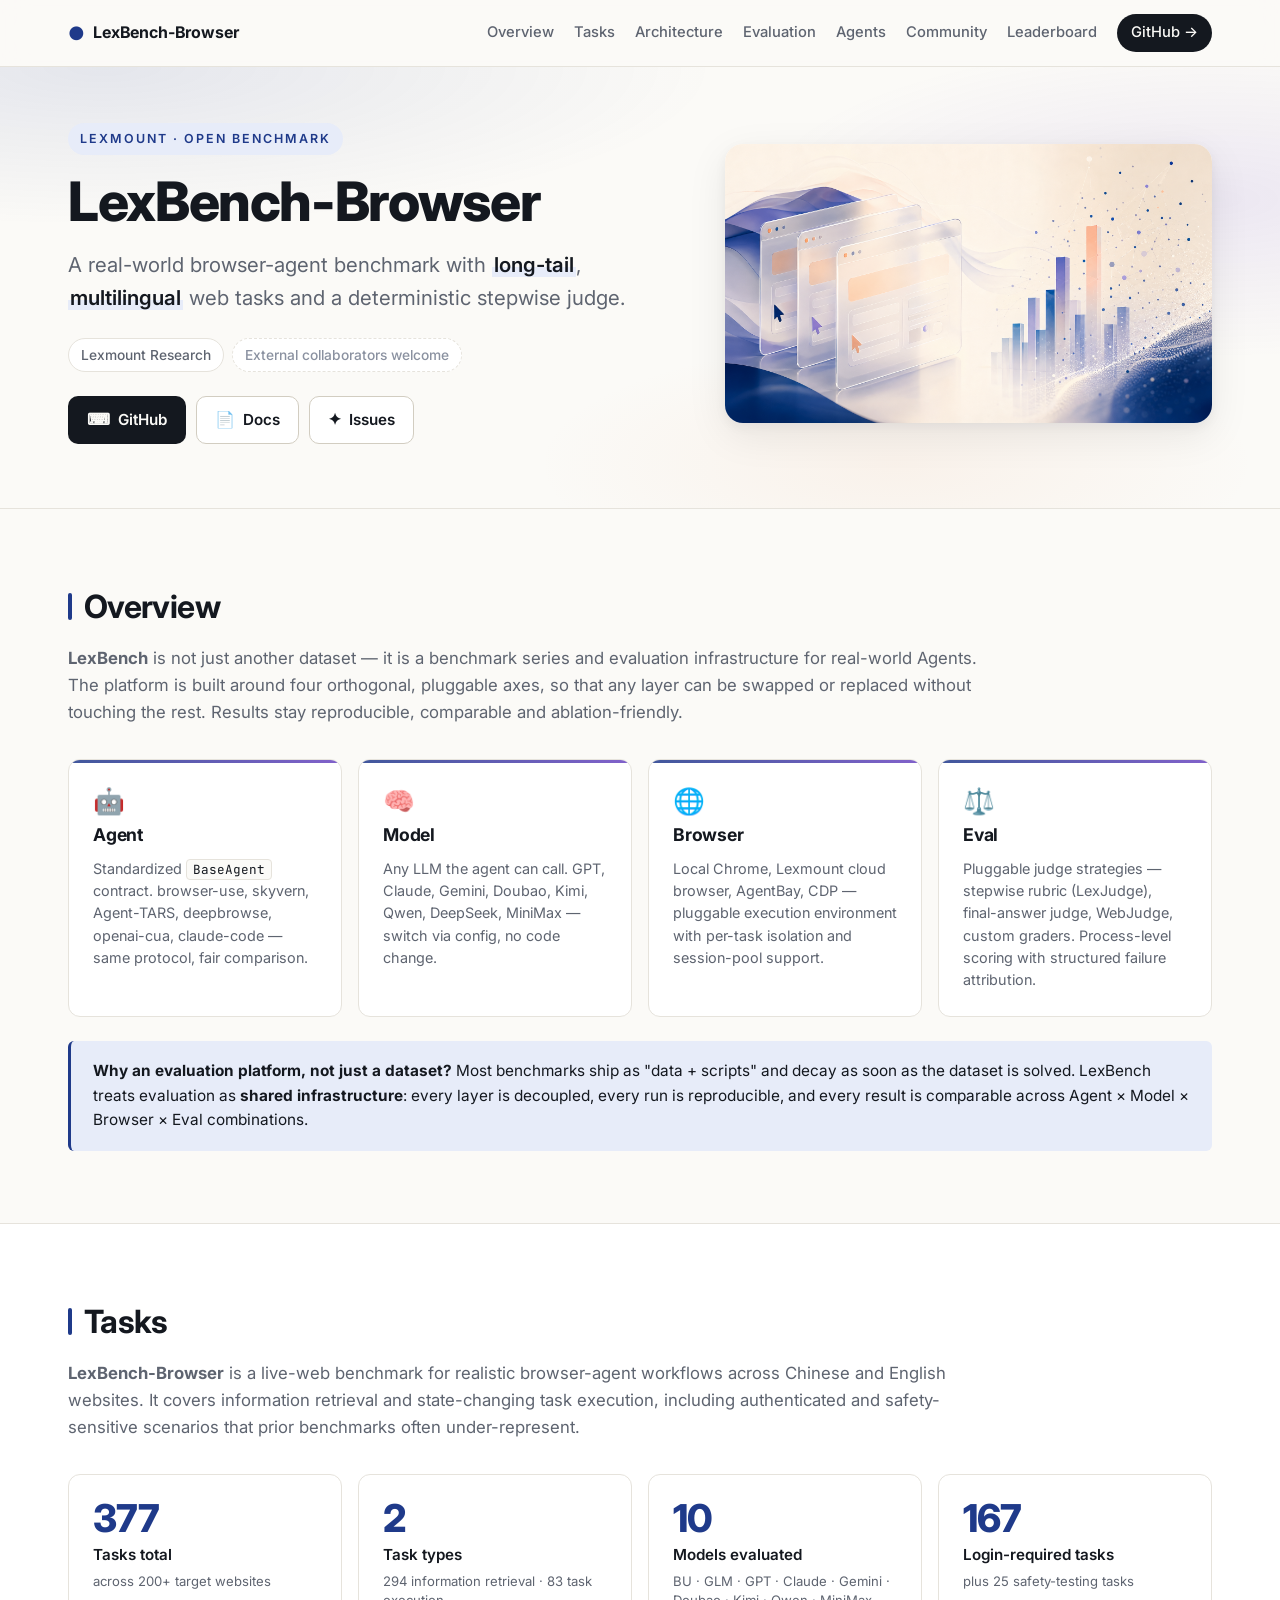
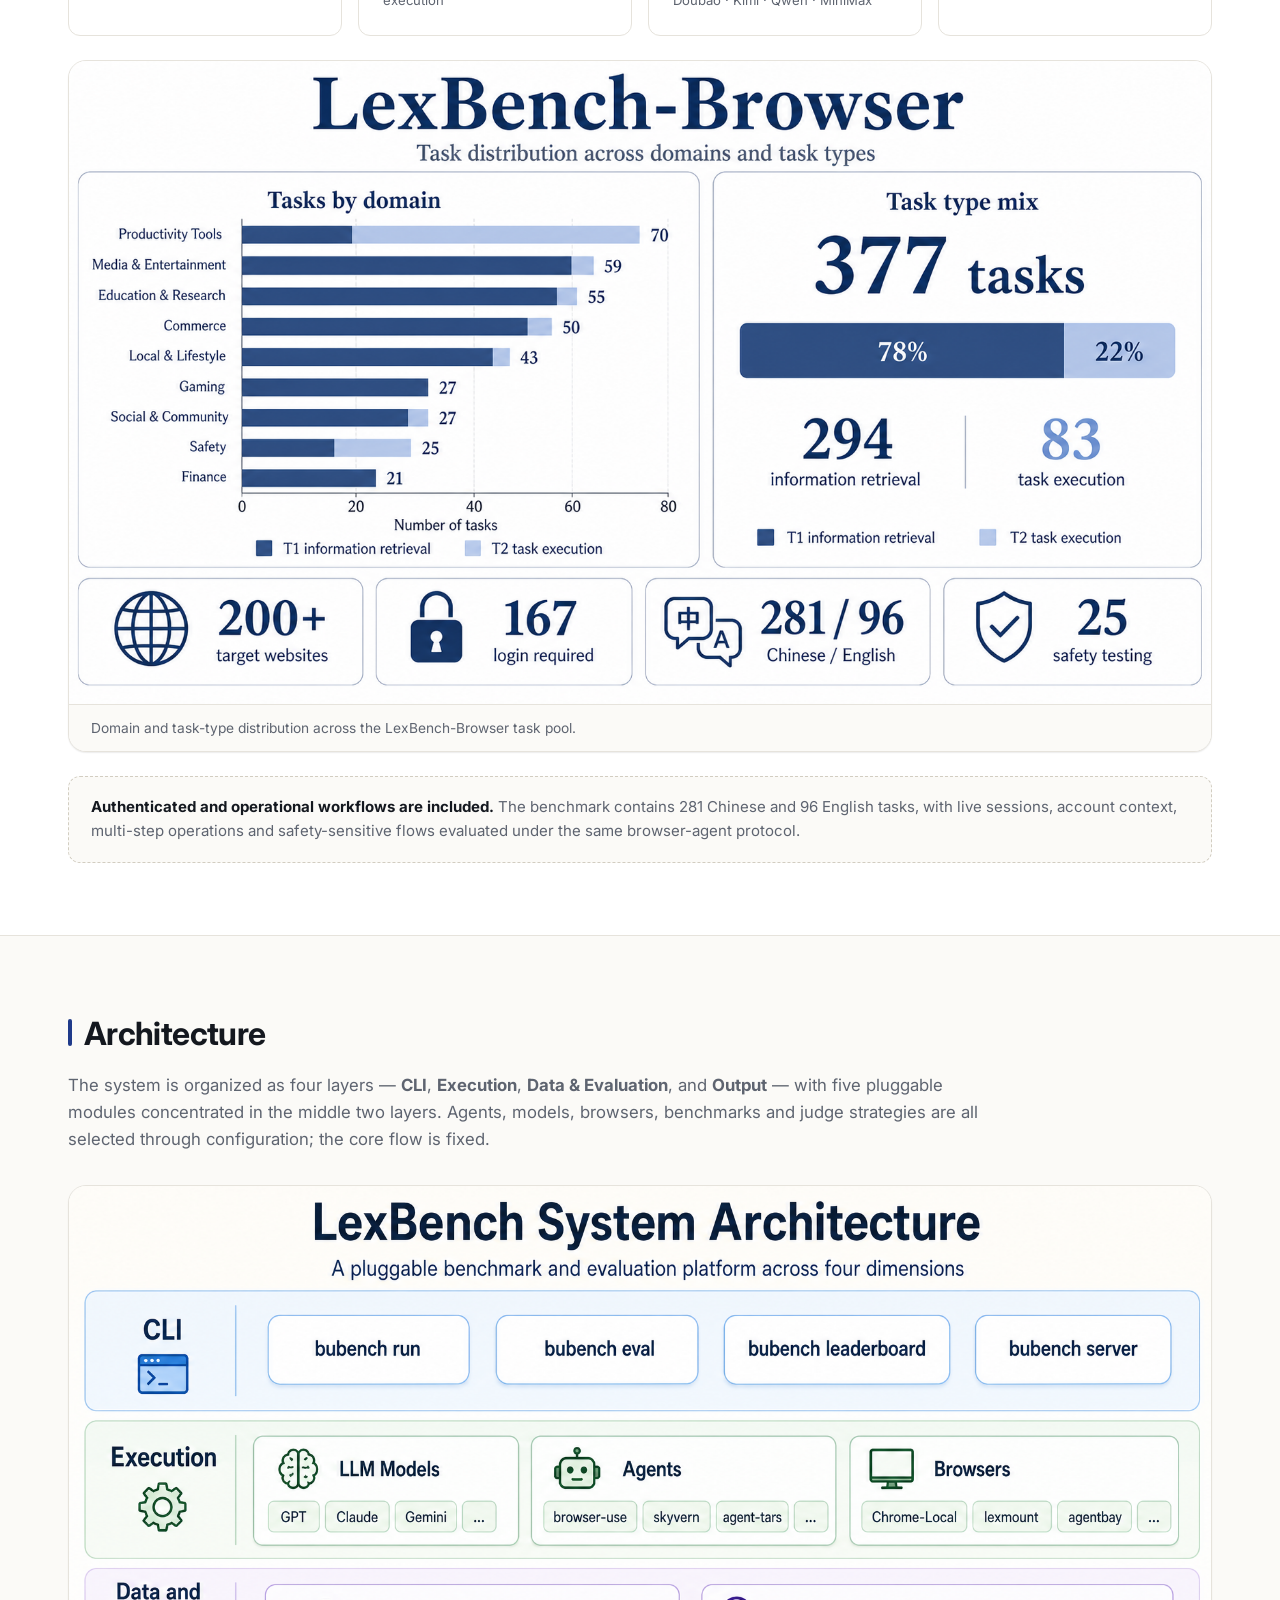
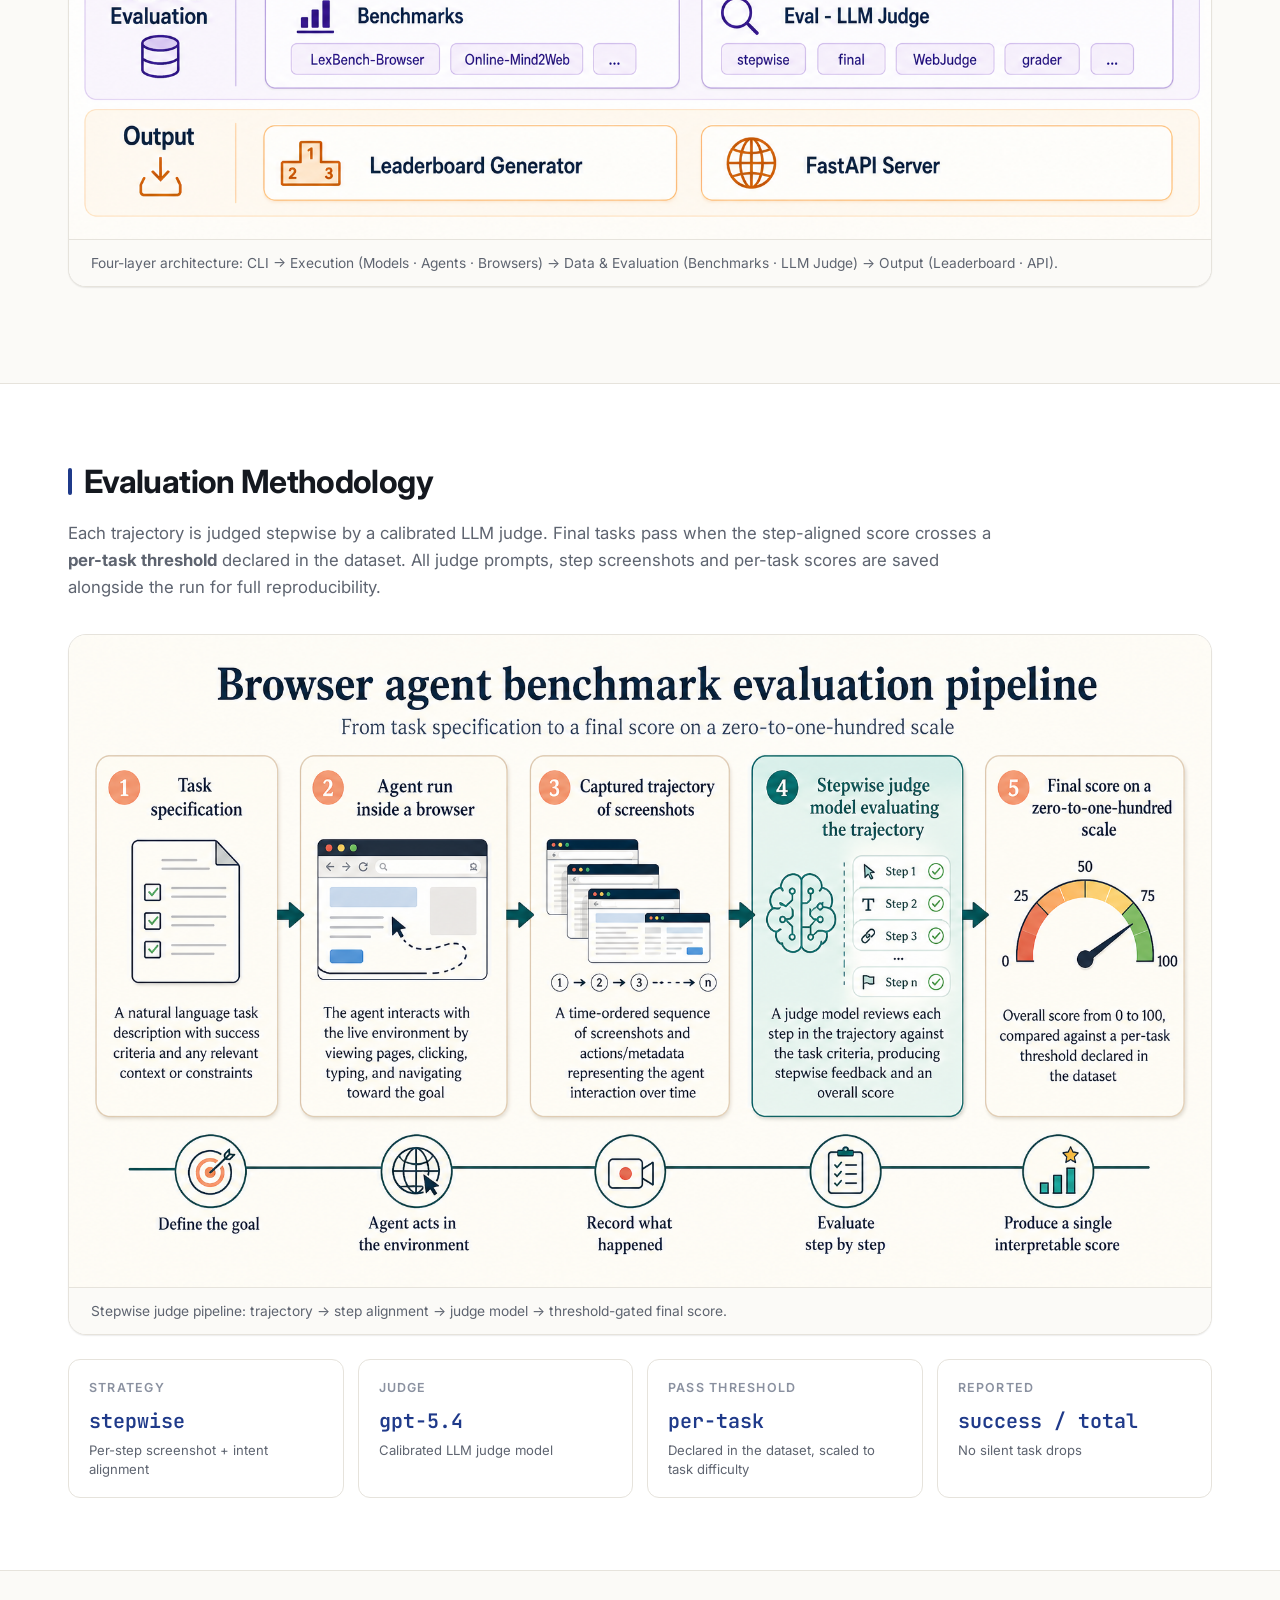
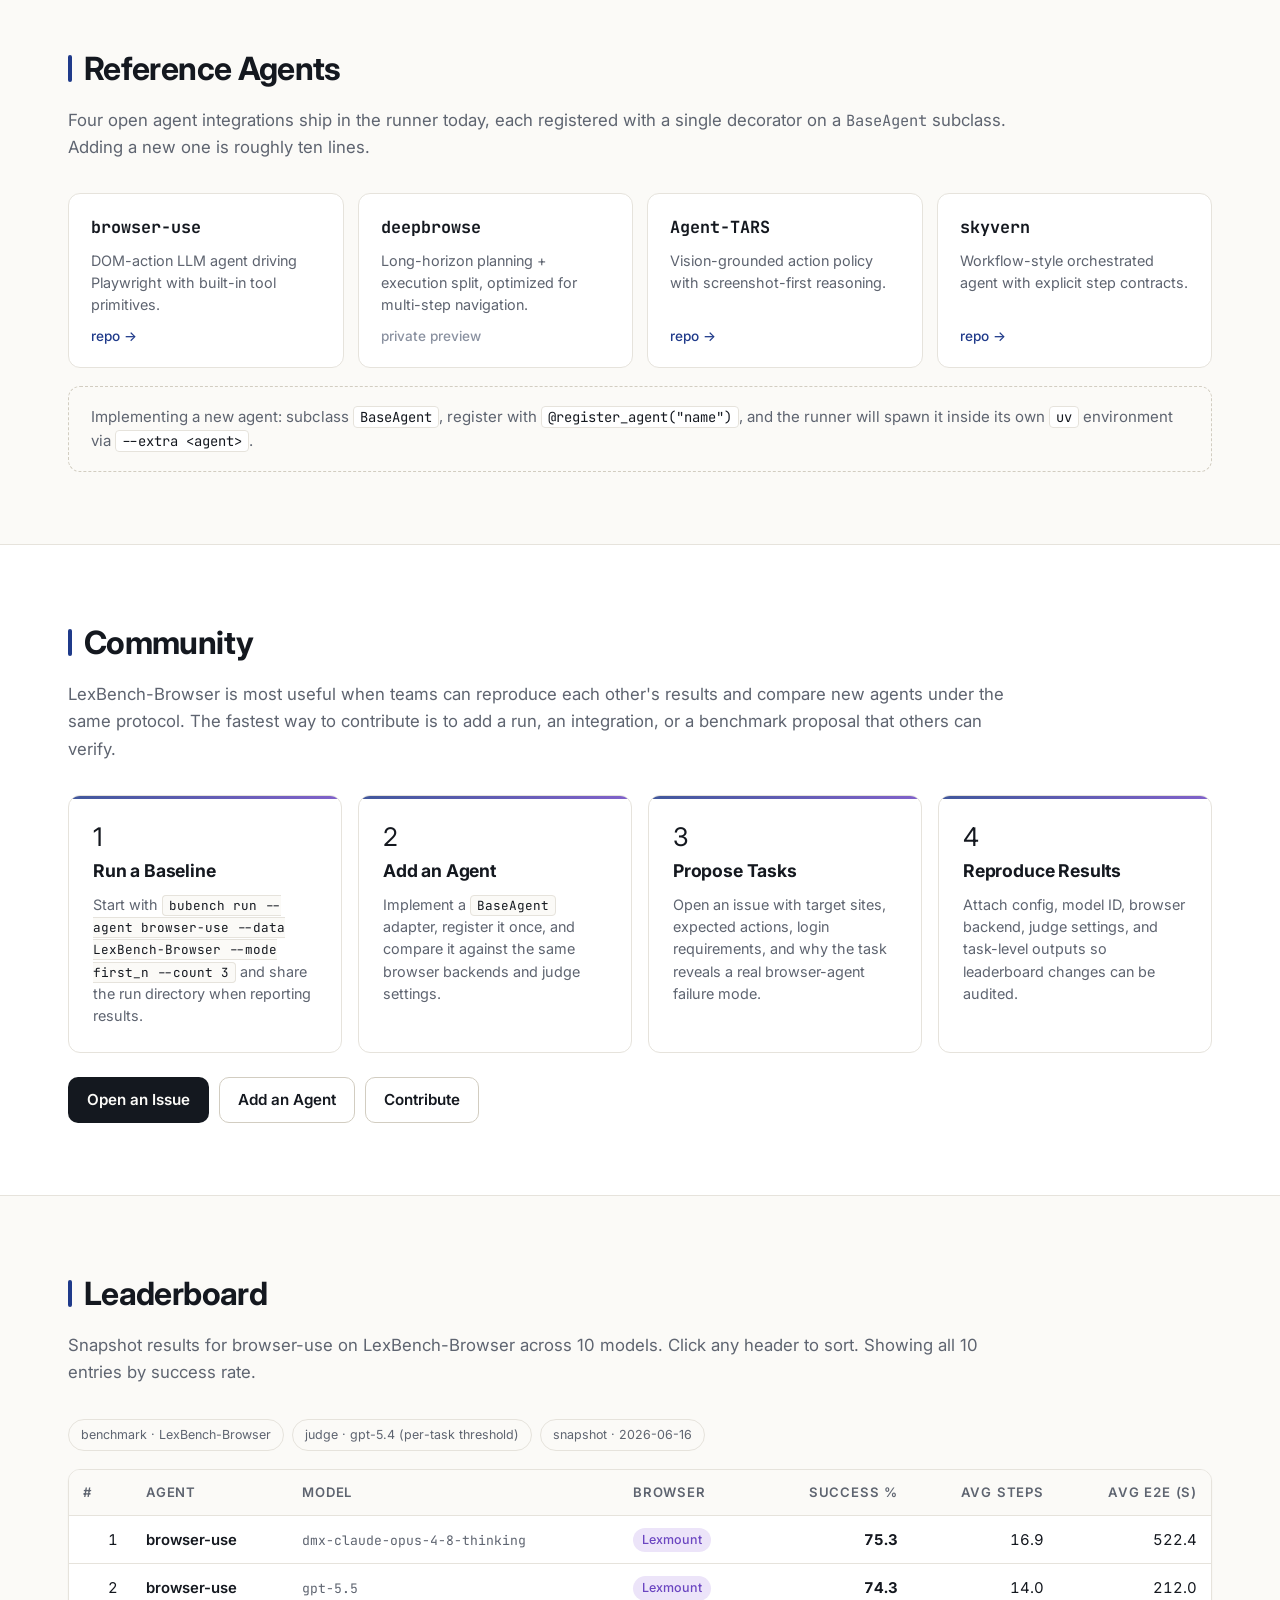
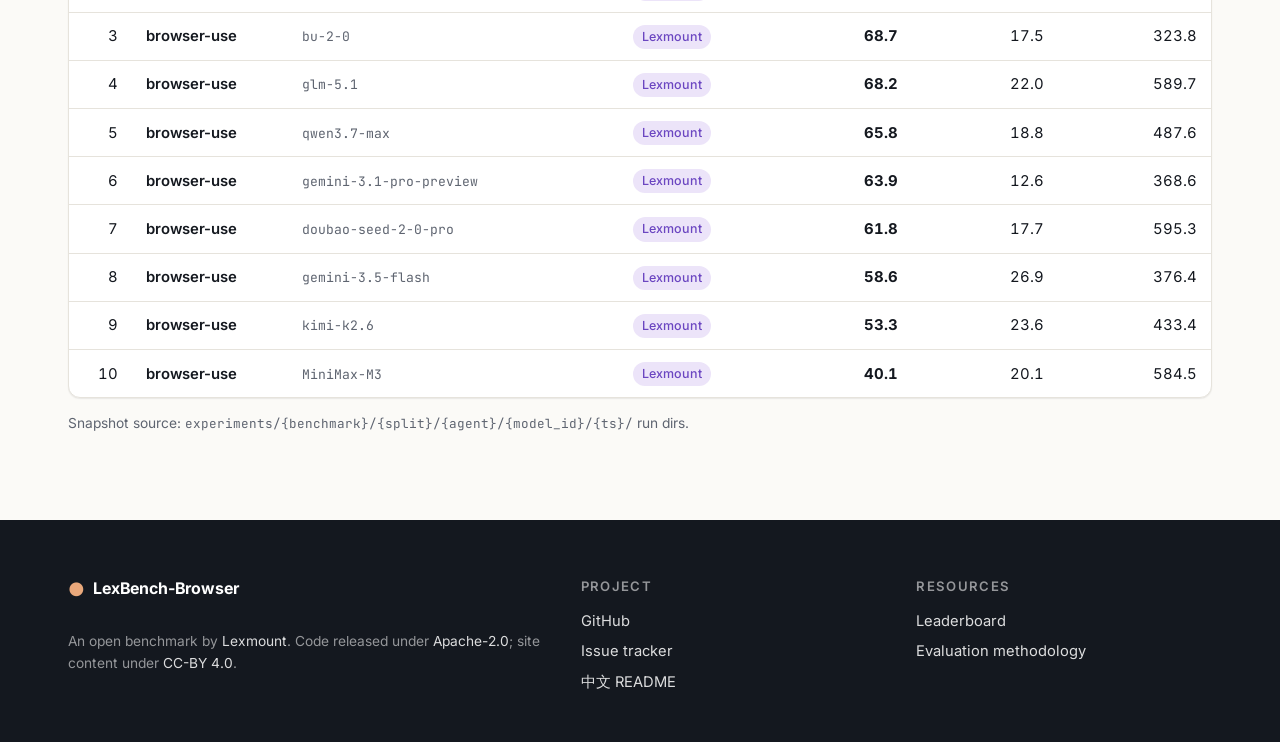
==== commit 5b94115b: "Update LexBench landing page (#65)" ====
--- a/landing/index.html
+++ b/landing/index.html
@@ -10,7 +10,7 @@
 <meta property="og:type" content="website">
 <meta property="og:site_name" content="LexBench-Browser">
 <meta property="og:title" content="LexBench-Browser — Real-World Browser Agent Benchmark">
-<meta property="og:description" content="210 public browser-agent tasks across 107 real websites, with multilingual long-tail workflows, stepwise judging, and reproducible leaderboards.">
+<meta property="og:description" content="377 live-web browser-agent tasks across 200+ websites, with multilingual authenticated workflows, stepwise judging, and reproducible leaderboards.">
 <meta property="og:url" content="https://lexmount.github.io/browseruse-agent-bench/">
 <meta property="og:image" content="https://lexmount.github.io/browseruse-agent-bench/assets/img/hero.png">
 <meta name="twitter:card" content="summary_large_image">
@@ -39,7 +39,6 @@
       <a href="#agents">Agents</a>
       <a href="#community">Community</a>
       <a href="#leaderboard">Leaderboard</a>
-      <a href="#citation">Cite</a>
       <a class="topnav-cta" href="https://github.com/lexmount/browseruse-agent-bench" target="_blank" rel="noopener">GitHub →</a>
     </div>
   </div>
@@ -140,43 +139,44 @@
   <div class="container">
     <h2 class="section-title">Tasks</h2>
     <p class="section-lede">
-      The first dataset, <strong>LexBench-Browser</strong>, focuses on browser-agent tasks
-      that resemble actual user workflows: search, e-commerce, video, social, academic and
-      tool-use across both English and Chinese websites, with varying difficulty tiers.
+      <strong>LexBench-Browser</strong> is a live-web benchmark for realistic browser-agent
+      workflows across Chinese and English websites. It covers information retrieval and
+      state-changing task execution, including authenticated and safety-sensitive scenarios
+      that prior benchmarks often under-represent.
     </p>
 
     <div class="stat-grid">
       <div class="stat-card">
-        <div class="stat-num">210</div>
+        <div class="stat-num">377</div>
         <div class="stat-label">Tasks total</div>
-        <div class="stat-sub">across 107 distinct websites</div>
+        <div class="stat-sub">across 200+ target websites</div>
       </div>
       <div class="stat-card">
-        <div class="stat-num">4</div>
-        <div class="stat-label">Reference agents</div>
-        <div class="stat-sub">browser-use · deepbrowse · Agent-TARS · skyvern</div>
+        <div class="stat-num">2</div>
+        <div class="stat-label">Task types</div>
+        <div class="stat-sub">294 information retrieval · 83 task execution</div>
       </div>
       <div class="stat-card">
-        <div class="stat-num">15</div>
+        <div class="stat-num">10</div>
         <div class="stat-label">Models evaluated</div>
-        <div class="stat-sub">GPT · Claude · Gemini · Doubao · Kimi · Qwen · DeepSeek · MiniMax</div>
+        <div class="stat-sub">BU · GLM · GPT · Claude · Gemini · Doubao · Kimi · Qwen · MiniMax</div>
       </div>
       <div class="stat-card">
-        <div class="stat-num">3</div>
-        <div class="stat-label">Browser backends</div>
-        <div class="stat-sub">Chrome-Local · Lexmount Cloud · AgentBay</div>
+        <div class="stat-num">167</div>
+        <div class="stat-label">Login-required tasks</div>
+        <div class="stat-sub">plus 25 safety-testing tasks</div>
       </div>
     </div>
 
     <figure class="wide-fig">
-      <img src="assets/img/task-distribution.png" alt="Task distribution diagram showing the categorical and difficulty breakdown of LexBench-Browser tasks" loading="lazy">
-      <figcaption>Categorical and difficulty distribution across the LexBench-Browser task pool.</figcaption>
+      <img src="assets/img/task-distribution.png" alt="Task distribution diagram showing LexBench-Browser domains and task types" loading="lazy">
+      <figcaption>Domain and task-type distribution across the LexBench-Browser task pool.</figcaption>
     </figure>
     <div class="muted-card">
-      <strong>Login-gated and operation-tier tasks are coming soon.</strong>
-      The next release adds tasks that require account context, multi-step transactions
-      and safety-sensitive flows — to evaluate Agents on the parts of the web that
-      English-only benchmarks miss.
+      <strong>Authenticated and operational workflows are included.</strong>
+      The benchmark contains 281 Chinese and 96 English tasks, with live sessions, account
+      context, multi-step operations and safety-sensitive flows evaluated under the same
+      browser-agent protocol.
     </div>
   </div>
 </section>
@@ -332,13 +332,13 @@
   <div class="container">
     <h2 class="section-title">Leaderboard</h2>
     <p class="section-lede">
-      Live results across all reference agents and models. Click any header to sort. Showing the
-      top 15 entries by success rate.
+      Snapshot results for browser-use on LexBench-Browser across 10 models. Click any header to
+      sort. Showing all 10 entries by success rate.
     </p>
     <div class="lb-meta">
       <span class="lb-pill">benchmark · LexBench-Browser</span>
       <span class="lb-pill">judge · gpt-5.4 (per-task threshold)</span>
-      <span class="lb-pill">snapshot · 2026-04-29</span>
+      <span class="lb-pill">snapshot · 2026-06-16</span>
     </div>
     <div class="lb-wrap">
       <table class="lb-table" id="lb-table">
@@ -354,168 +354,102 @@
           </tr>
         </thead>
         <tbody>
-          <tr data-rank="1" data-agent="browser-use" data-model="claude-opus-4-7" data-browser="Lexmount" data-success="58.0" data-steps="14.20" data-e2e="205.8">
+          <tr data-rank="1" data-agent="browser-use" data-model="dmx-claude-opus-4-8-thinking" data-browser="Lexmount" data-success="75.3" data-steps="16.90" data-e2e="522.4">
             <td class="num">1</td>
             <td><span class="cell-strong">browser-use</span></td>
-            <td><code class="cell-mono">claude-opus-4-7</code></td>
-            <td><span class="browser-pill">Lexmount</span></td>
-            <td class="num"><strong>58.0</strong></td>
-            <td class="num">14.2</td>
-            <td class="num">205.8</td>
-          </tr>
-          <tr data-rank="2" data-agent="browser-use" data-model="kimi-k2.5" data-browser="Lexmount" data-success="58.0" data-steps="24.70" data-e2e="280.1">
+            <td><code class="cell-mono">dmx-claude-opus-4-8-thinking</code></td>
+            <td><span class="browser-pill">Lexmount</span></td>
+            <td class="num"><strong>75.3</strong></td>
+            <td class="num">16.9</td>
+            <td class="num">522.4</td>
+          </tr>
+          <tr data-rank="2" data-agent="browser-use" data-model="gpt-5.5" data-browser="Lexmount" data-success="74.3" data-steps="14.00" data-e2e="212.0">
             <td class="num">2</td>
             <td><span class="cell-strong">browser-use</span></td>
-            <td><code class="cell-mono">kimi-k2.5</code></td>
-            <td><span class="browser-pill">Lexmount</span></td>
-            <td class="num"><strong>58.0</strong></td>
-            <td class="num">24.7</td>
-            <td class="num">280.1</td>
-          </tr>
-          <tr data-rank="3" data-agent="browser-use" data-model="gemini-3.1-pro-preview" data-browser="Lexmount" data-success="56.0" data-steps="13.90" data-e2e="149.0">
+            <td><code class="cell-mono">gpt-5.5</code></td>
+            <td><span class="browser-pill">Lexmount</span></td>
+            <td class="num"><strong>74.3</strong></td>
+            <td class="num">14.0</td>
+            <td class="num">212.0</td>
+          </tr>
+          <tr data-rank="3" data-agent="browser-use" data-model="bu-2-0" data-browser="Lexmount" data-success="68.7" data-steps="17.50" data-e2e="323.8">
             <td class="num">3</td>
             <td><span class="cell-strong">browser-use</span></td>
+            <td><code class="cell-mono">bu-2-0</code></td>
+            <td><span class="browser-pill">Lexmount</span></td>
+            <td class="num"><strong>68.7</strong></td>
+            <td class="num">17.5</td>
+            <td class="num">323.8</td>
+          </tr>
+          <tr data-rank="4" data-agent="browser-use" data-model="glm-5.1" data-browser="Lexmount" data-success="68.2" data-steps="22.00" data-e2e="589.7">
+            <td class="num">4</td>
+            <td><span class="cell-strong">browser-use</span></td>
+            <td><code class="cell-mono">glm-5.1</code></td>
+            <td><span class="browser-pill">Lexmount</span></td>
+            <td class="num"><strong>68.2</strong></td>
+            <td class="num">22.0</td>
+            <td class="num">589.7</td>
+          </tr>
+          <tr data-rank="5" data-agent="browser-use" data-model="qwen3.7-max" data-browser="Lexmount" data-success="65.8" data-steps="18.80" data-e2e="487.6">
+            <td class="num">5</td>
+            <td><span class="cell-strong">browser-use</span></td>
+            <td><code class="cell-mono">qwen3.7-max</code></td>
+            <td><span class="browser-pill">Lexmount</span></td>
+            <td class="num"><strong>65.8</strong></td>
+            <td class="num">18.8</td>
+            <td class="num">487.6</td>
+          </tr>
+          <tr data-rank="6" data-agent="browser-use" data-model="gemini-3.1-pro-preview" data-browser="Lexmount" data-success="63.9" data-steps="12.60" data-e2e="368.6">
+            <td class="num">6</td>
+            <td><span class="cell-strong">browser-use</span></td>
             <td><code class="cell-mono">gemini-3.1-pro-preview</code></td>
             <td><span class="browser-pill">Lexmount</span></td>
-            <td class="num"><strong>56.0</strong></td>
-            <td class="num">13.9</td>
-            <td class="num">149.0</td>
-          </tr>
-          <tr data-rank="4" data-agent="browser-use" data-model="gpt-5.5" data-browser="Lexmount" data-success="54.0" data-steps="14.10" data-e2e="273.0">
-            <td class="num">4</td>
-            <td><span class="cell-strong">browser-use</span></td>
-            <td><code class="cell-mono">gpt-5.5</code></td>
-            <td><span class="browser-pill">Lexmount</span></td>
-            <td class="num"><strong>54.0</strong></td>
-            <td class="num">14.1</td>
-            <td class="num">273.0</td>
-          </tr>
-          <tr data-rank="5" data-agent="browser-use" data-model="gemini-3.1-pro-preview" data-browser="Chrome-Local" data-success="54.0" data-steps="14.00" data-e2e="163.3">
-            <td class="num">5</td>
-            <td><span class="cell-strong">browser-use</span></td>
-            <td><code class="cell-mono">gemini-3.1-pro-preview</code></td>
-            <td><span class="browser-pill">Chrome-Local</span></td>
-            <td class="num"><strong>54.0</strong></td>
-            <td class="num">14.0</td>
-            <td class="num">163.3</td>
-          </tr>
-          <tr data-rank="6" data-agent="browser-use" data-model="kimi-k2.6" data-browser="Lexmount" data-success="52.0" data-steps="30.30" data-e2e="447.6">
-            <td class="num">6</td>
+            <td class="num"><strong>63.9</strong></td>
+            <td class="num">12.6</td>
+            <td class="num">368.6</td>
+          </tr>
+          <tr data-rank="7" data-agent="browser-use" data-model="doubao-seed-2-0-pro" data-browser="Lexmount" data-success="61.8" data-steps="17.70" data-e2e="595.3">
+            <td class="num">7</td>
+            <td><span class="cell-strong">browser-use</span></td>
+            <td><code class="cell-mono">doubao-seed-2-0-pro</code></td>
+            <td><span class="browser-pill">Lexmount</span></td>
+            <td class="num"><strong>61.8</strong></td>
+            <td class="num">17.7</td>
+            <td class="num">595.3</td>
+          </tr>
+          <tr data-rank="8" data-agent="browser-use" data-model="gemini-3.5-flash" data-browser="Lexmount" data-success="58.6" data-steps="26.90" data-e2e="376.4">
+            <td class="num">8</td>
+            <td><span class="cell-strong">browser-use</span></td>
+            <td><code class="cell-mono">gemini-3.5-flash</code></td>
+            <td><span class="browser-pill">Lexmount</span></td>
+            <td class="num"><strong>58.6</strong></td>
+            <td class="num">26.9</td>
+            <td class="num">376.4</td>
+          </tr>
+          <tr data-rank="9" data-agent="browser-use" data-model="kimi-k2.6" data-browser="Lexmount" data-success="53.3" data-steps="23.60" data-e2e="433.4">
+            <td class="num">9</td>
             <td><span class="cell-strong">browser-use</span></td>
             <td><code class="cell-mono">kimi-k2.6</code></td>
             <td><span class="browser-pill">Lexmount</span></td>
-            <td class="num"><strong>52.0</strong></td>
-            <td class="num">30.3</td>
-            <td class="num">447.6</td>
-          </tr>
-          <tr data-rank="7" data-agent="browser-use" data-model="bu-2-0" data-browser="Chrome-Local" data-success="48.0" data-steps="20.80" data-e2e="136.5">
-            <td class="num">7</td>
-            <td><span class="cell-strong">browser-use</span></td>
-            <td><code class="cell-mono">bu-2-0</code></td>
-            <td><span class="browser-pill">Chrome-Local</span></td>
-            <td class="num"><strong>48.0</strong></td>
-            <td class="num">20.8</td>
-            <td class="num">136.5</td>
-          </tr>
-          <tr data-rank="8" data-agent="browser-use" data-model="MiniMax-M2.7" data-browser="Chrome-Local" data-success="42.0" data-steps="27.50" data-e2e="413.1">
-            <td class="num">8</td>
-            <td><span class="cell-strong">browser-use</span></td>
-            <td><code class="cell-mono">MiniMax-M2.7</code></td>
-            <td><span class="browser-pill">Chrome-Local</span></td>
-            <td class="num"><strong>42.0</strong></td>
-            <td class="num">27.5</td>
-            <td class="num">413.1</td>
-          </tr>
-          <tr data-rank="9" data-agent="Agent-TARS" data-model="gemini-3.1-pro-preview" data-browser="Lexmount" data-success="40.0" data-steps="18.40" data-e2e="121.1">
-            <td class="num">9</td>
-            <td><span class="cell-strong">Agent-TARS</span></td>
-            <td><code class="cell-mono">gemini-3.1-pro-preview</code></td>
-            <td><span class="browser-pill">Lexmount</span></td>
-            <td class="num"><strong>40.0</strong></td>
-            <td class="num">18.4</td>
-            <td class="num">121.1</td>
-          </tr>
-          <tr data-rank="10" data-agent="browser-use" data-model="bu-2-0" data-browser="Lexmount" data-success="40.0" data-steps="23.40" data-e2e="350.7">
+            <td class="num"><strong>53.3</strong></td>
+            <td class="num">23.6</td>
+            <td class="num">433.4</td>
+          </tr>
+          <tr data-rank="10" data-agent="browser-use" data-model="MiniMax-M3" data-browser="Lexmount" data-success="40.1" data-steps="20.10" data-e2e="584.5">
             <td class="num">10</td>
             <td><span class="cell-strong">browser-use</span></td>
-            <td><code class="cell-mono">bu-2-0</code></td>
-            <td><span class="browser-pill">Lexmount</span></td>
-            <td class="num"><strong>40.0</strong></td>
-            <td class="num">23.4</td>
-            <td class="num">350.7</td>
-          </tr>
-          <tr data-rank="11" data-agent="browser-use" data-model="gemini-2.5-pro" data-browser="Lexmount" data-success="40.0" data-steps="18.70" data-e2e="279.2">
-            <td class="num">11</td>
-            <td><span class="cell-strong">browser-use</span></td>
-            <td><code class="cell-mono">gemini-2.5-pro</code></td>
-            <td><span class="browser-pill">Lexmount</span></td>
-            <td class="num"><strong>40.0</strong></td>
-            <td class="num">18.7</td>
-            <td class="num">279.2</td>
-          </tr>
-          <tr data-rank="12" data-agent="browser-use" data-model="qwen3.5-plus" data-browser="Lexmount" data-success="40.0" data-steps="23.70" data-e2e="326.7">
-            <td class="num">12</td>
-            <td><span class="cell-strong">browser-use</span></td>
-            <td><code class="cell-mono">qwen3.5-plus</code></td>
-            <td><span class="browser-pill">Lexmount</span></td>
-            <td class="num"><strong>40.0</strong></td>
-            <td class="num">23.7</td>
-            <td class="num">326.7</td>
-          </tr>
-          <tr data-rank="13" data-agent="browser-use" data-model="MiniMax-M2.5" data-browser="Lexmount" data-success="38.0" data-steps="27.40" data-e2e="354.3">
-            <td class="num">13</td>
-            <td><span class="cell-strong">browser-use</span></td>
-            <td><code class="cell-mono">MiniMax-M2.5</code></td>
-            <td><span class="browser-pill">Lexmount</span></td>
-            <td class="num"><strong>38.0</strong></td>
-            <td class="num">27.4</td>
-            <td class="num">354.3</td>
-          </tr>
-          <tr data-rank="14" data-agent="browser-use" data-model="MiniMax-M2.7" data-browser="Lexmount" data-success="36.0" data-steps="22.40" data-e2e="408.9">
-            <td class="num">14</td>
-            <td><span class="cell-strong">browser-use</span></td>
-            <td><code class="cell-mono">MiniMax-M2.7</code></td>
-            <td><span class="browser-pill">Lexmount</span></td>
-            <td class="num"><strong>36.0</strong></td>
-            <td class="num">22.4</td>
-            <td class="num">408.9</td>
-          </tr>
-          <tr data-rank="15" data-agent="browser-use" data-model="doubao-seed-2-0-pro" data-browser="Lexmount" data-success="36.0" data-steps="17.30" data-e2e="385.3">
-            <td class="num">15</td>
-            <td><span class="cell-strong">browser-use</span></td>
-            <td><code class="cell-mono">doubao-seed-2-0-pro</code></td>
-            <td><span class="browser-pill">Lexmount</span></td>
-            <td class="num"><strong>36.0</strong></td>
-            <td class="num">17.3</td>
-            <td class="num">385.3</td>
+            <td><code class="cell-mono">MiniMax-M3</code></td>
+            <td><span class="browser-pill">Lexmount</span></td>
+            <td class="num"><strong>40.1</strong></td>
+            <td class="num">20.1</td>
+            <td class="num">584.5</td>
           </tr>
         </tbody>
       </table>
     </div>
     <p class="muted small">
-      Live source: leaderboard server at the team intranet. Data is automatically pulled from
+      Snapshot source:
       <code>experiments/{benchmark}/{split}/{agent}/{model_id}/{ts}/</code> run dirs.
-    </p>
-  </div>
-</section>
-
-<section id="citation" class="section section-alt">
-  <div class="container">
-    <h2 class="section-title">Cite</h2>
-    <p class="section-lede">If you use LexBench-Browser in your work, please cite:</p>
-    <div class="bibtex">
-      <button class="copy-btn" type="button" data-target="#bibtex-block">Copy</button>
-      <pre><code id="bibtex-block">@misc{lexbench_browser_2026,
-  title        = {LexBench-Browser: A Real-World Browser Agent Benchmark with Long-Tail and Multilingual Tasks},
-  author       = {Lexmount Research and Collaborators},
-  year         = {2026},
-  howpublished = {\url{https://lexmount.github.io/browseruse-agent-bench/}},
-  note         = {Open benchmark; v1.0 reference release}
-}</code></pre>
-    </div>
-    <p class="muted small">
-      Acknowledgements: integration scaffolding adapted patterns from browser-use, skyvern,
-      Agent-TARS and deepbrowse upstream codebases.
     </p>
   </div>
 </section>
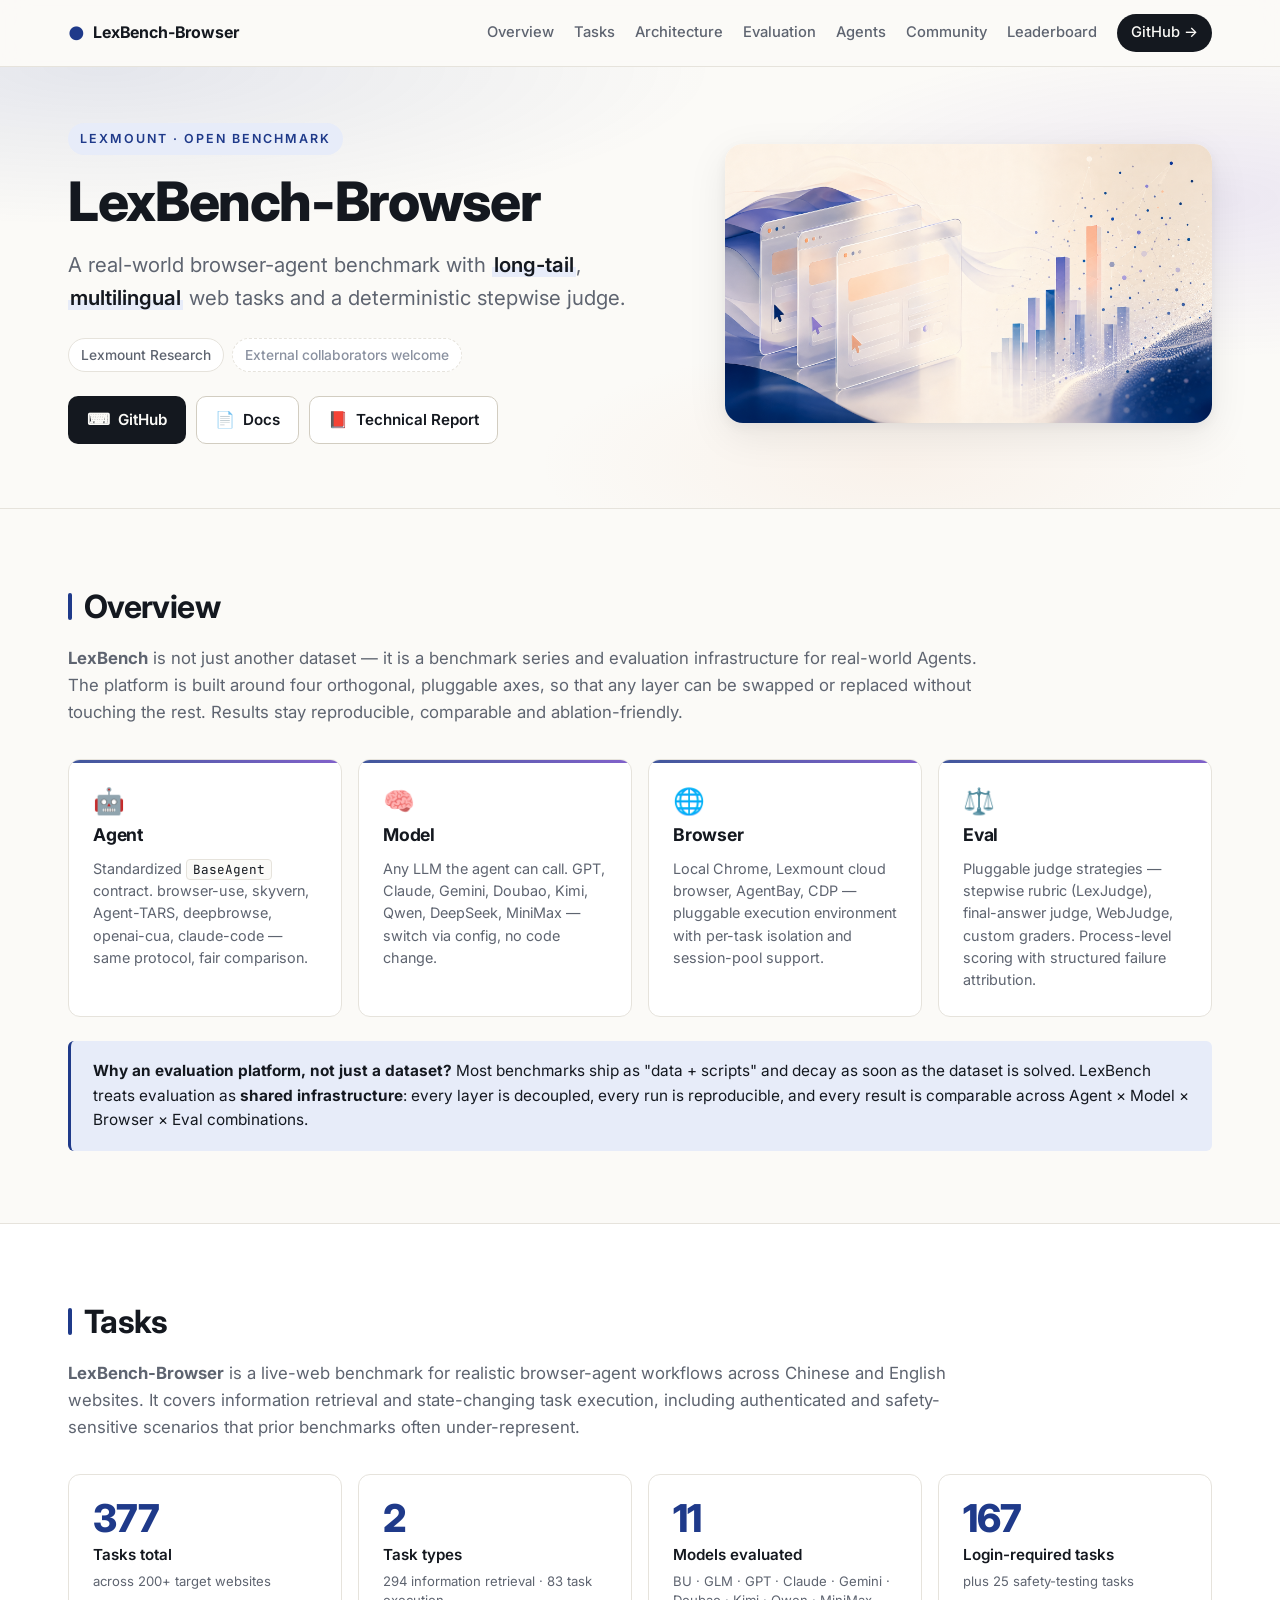
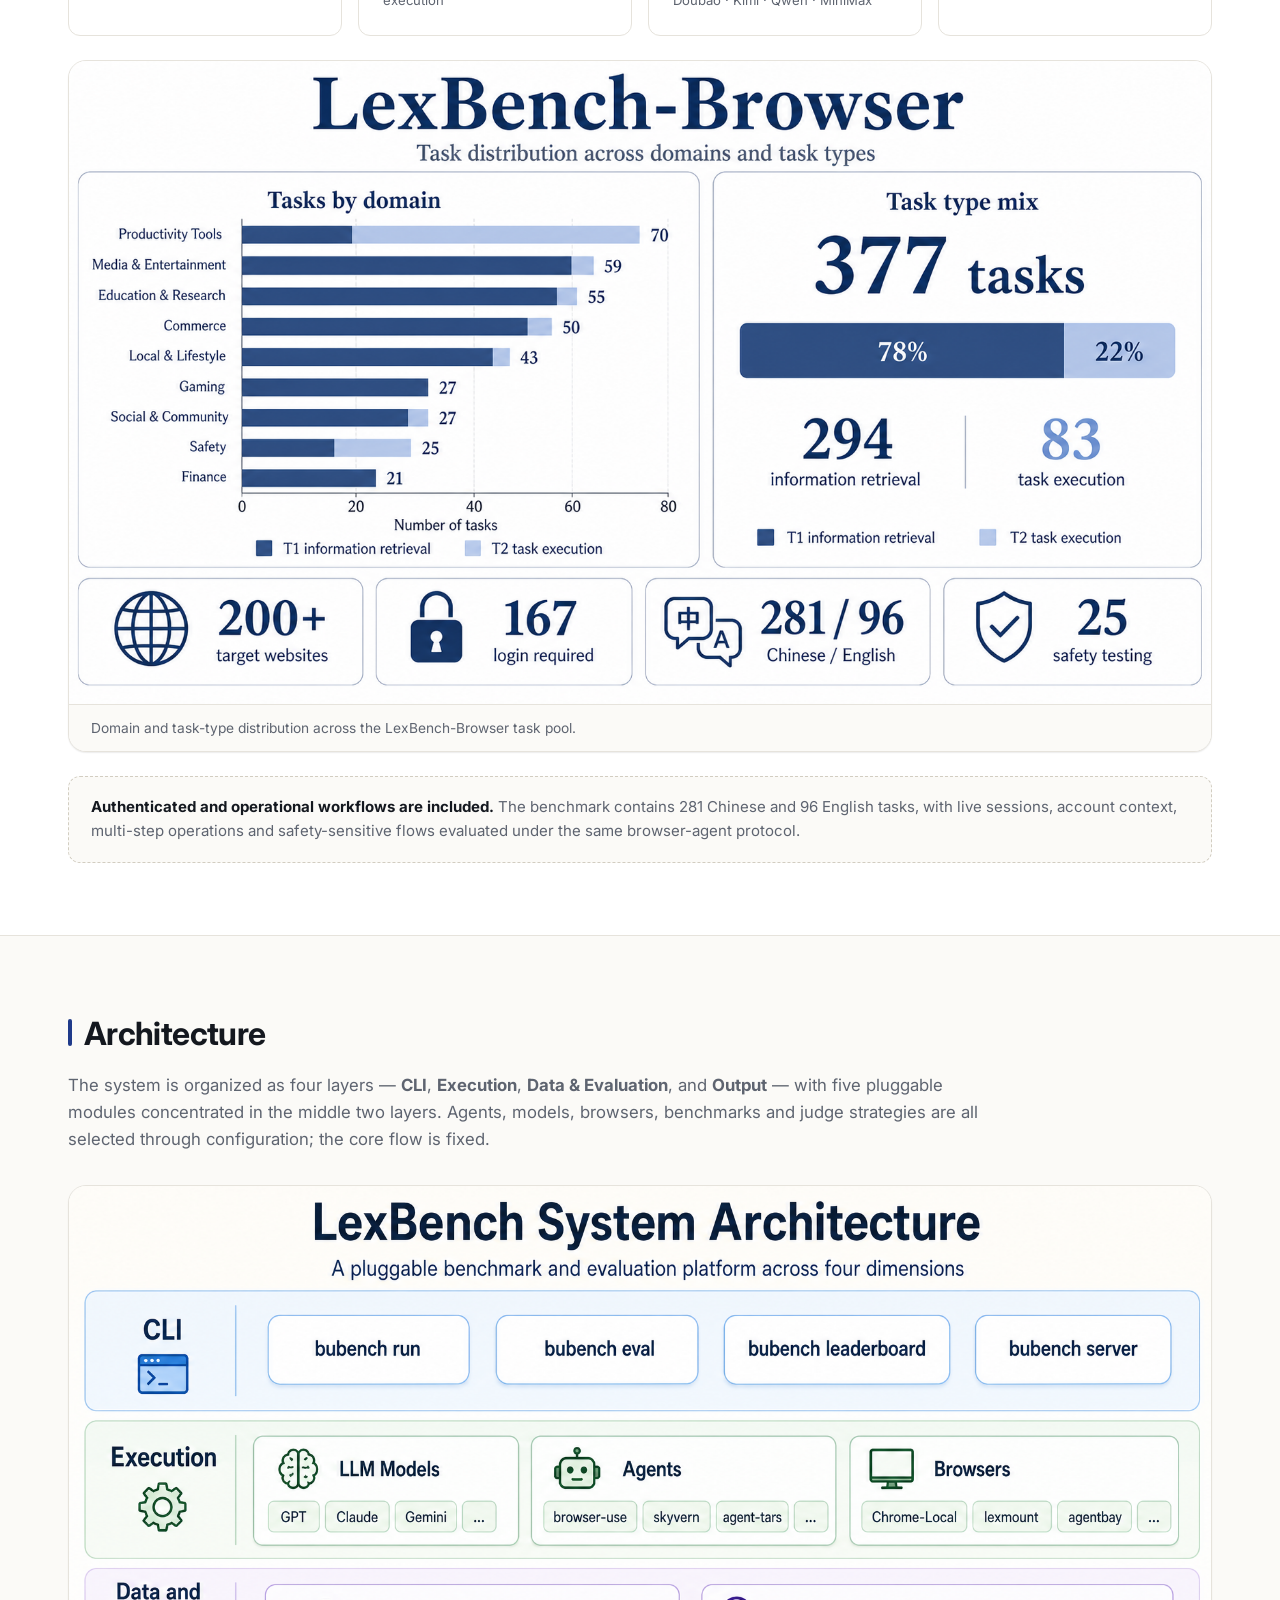
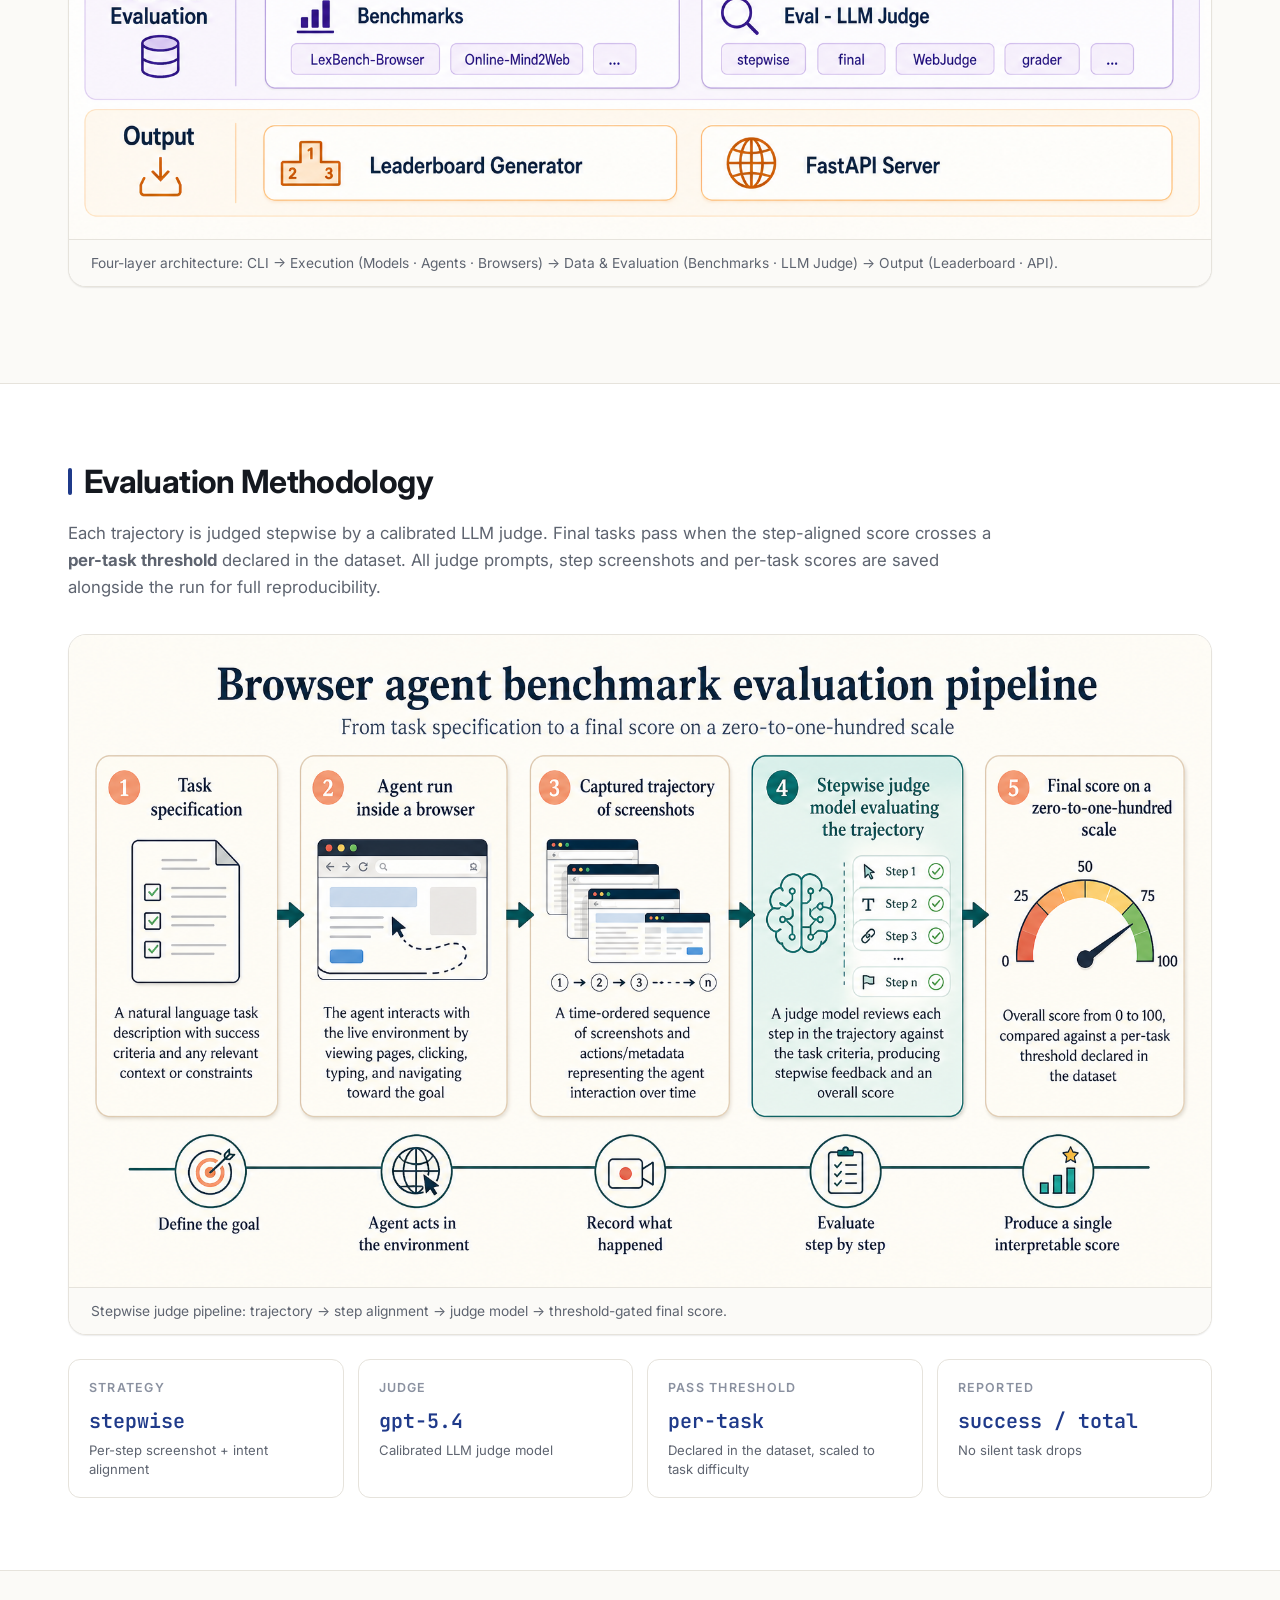
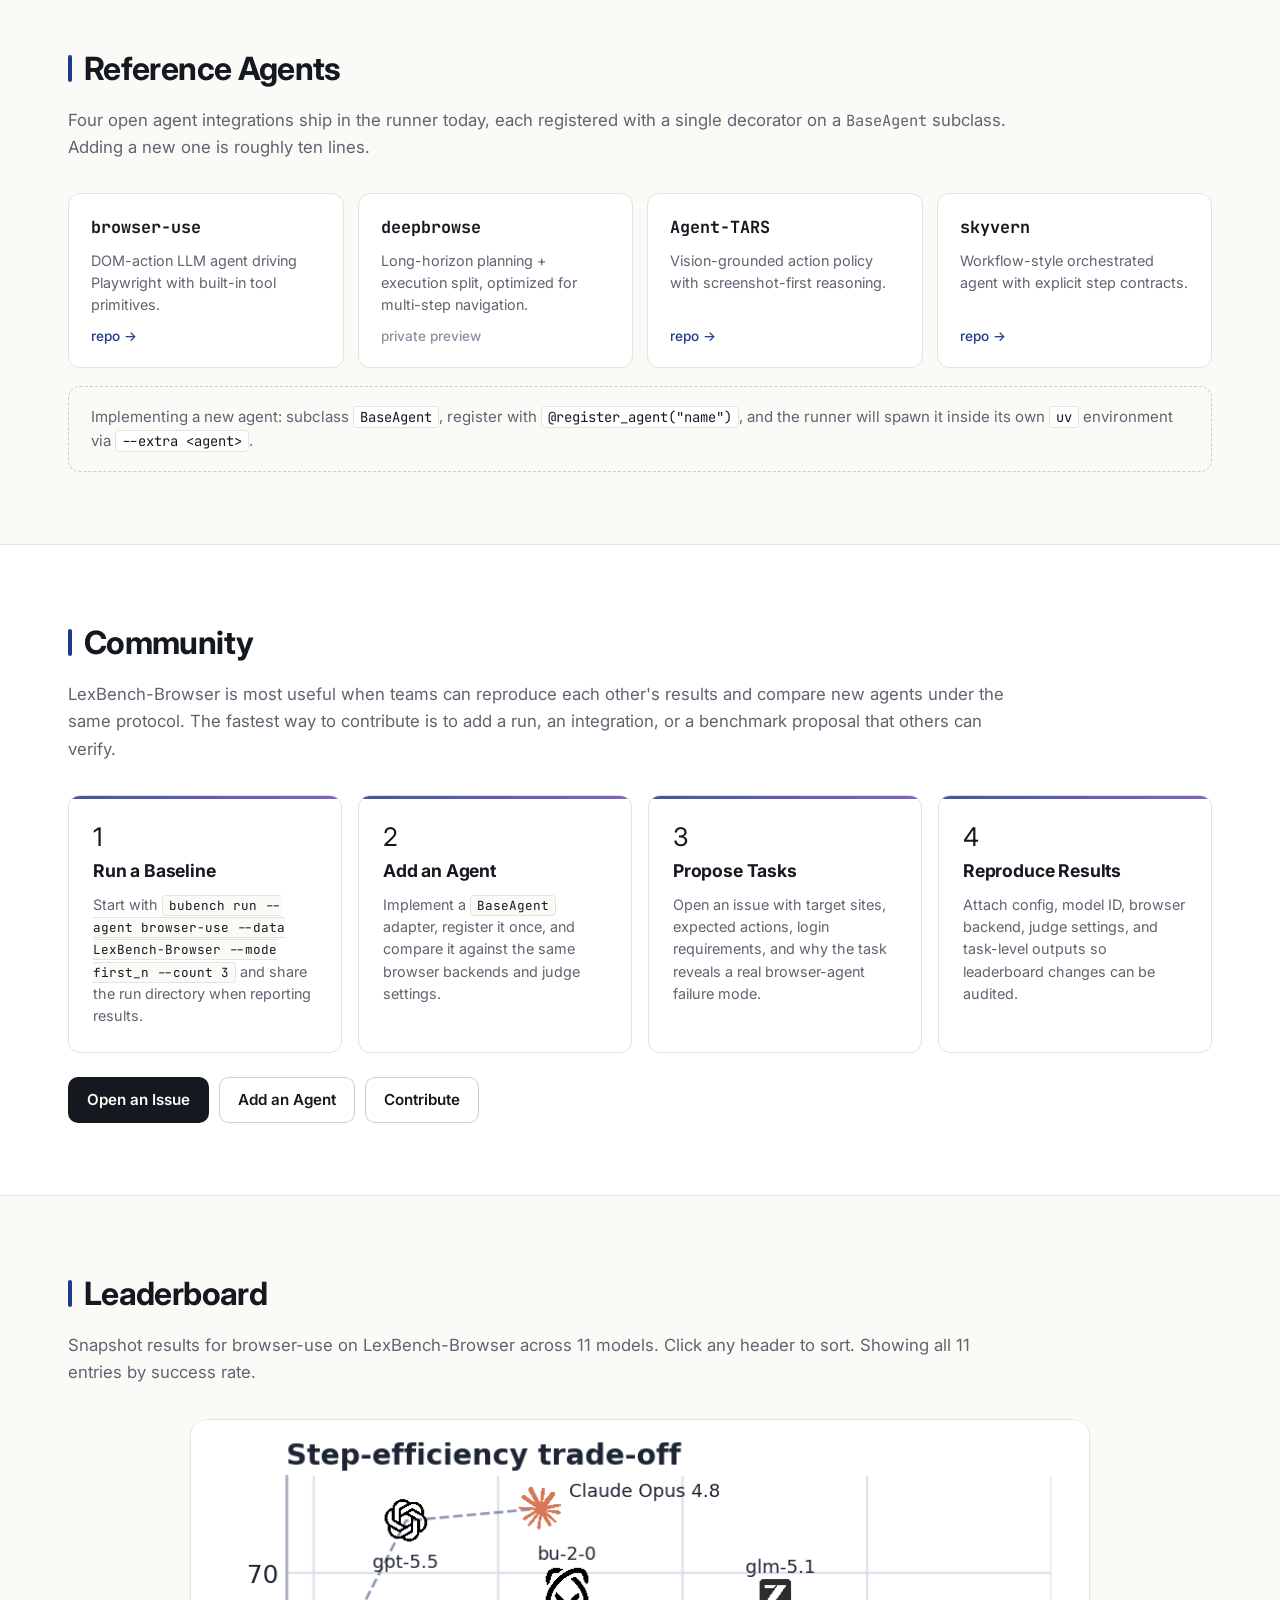
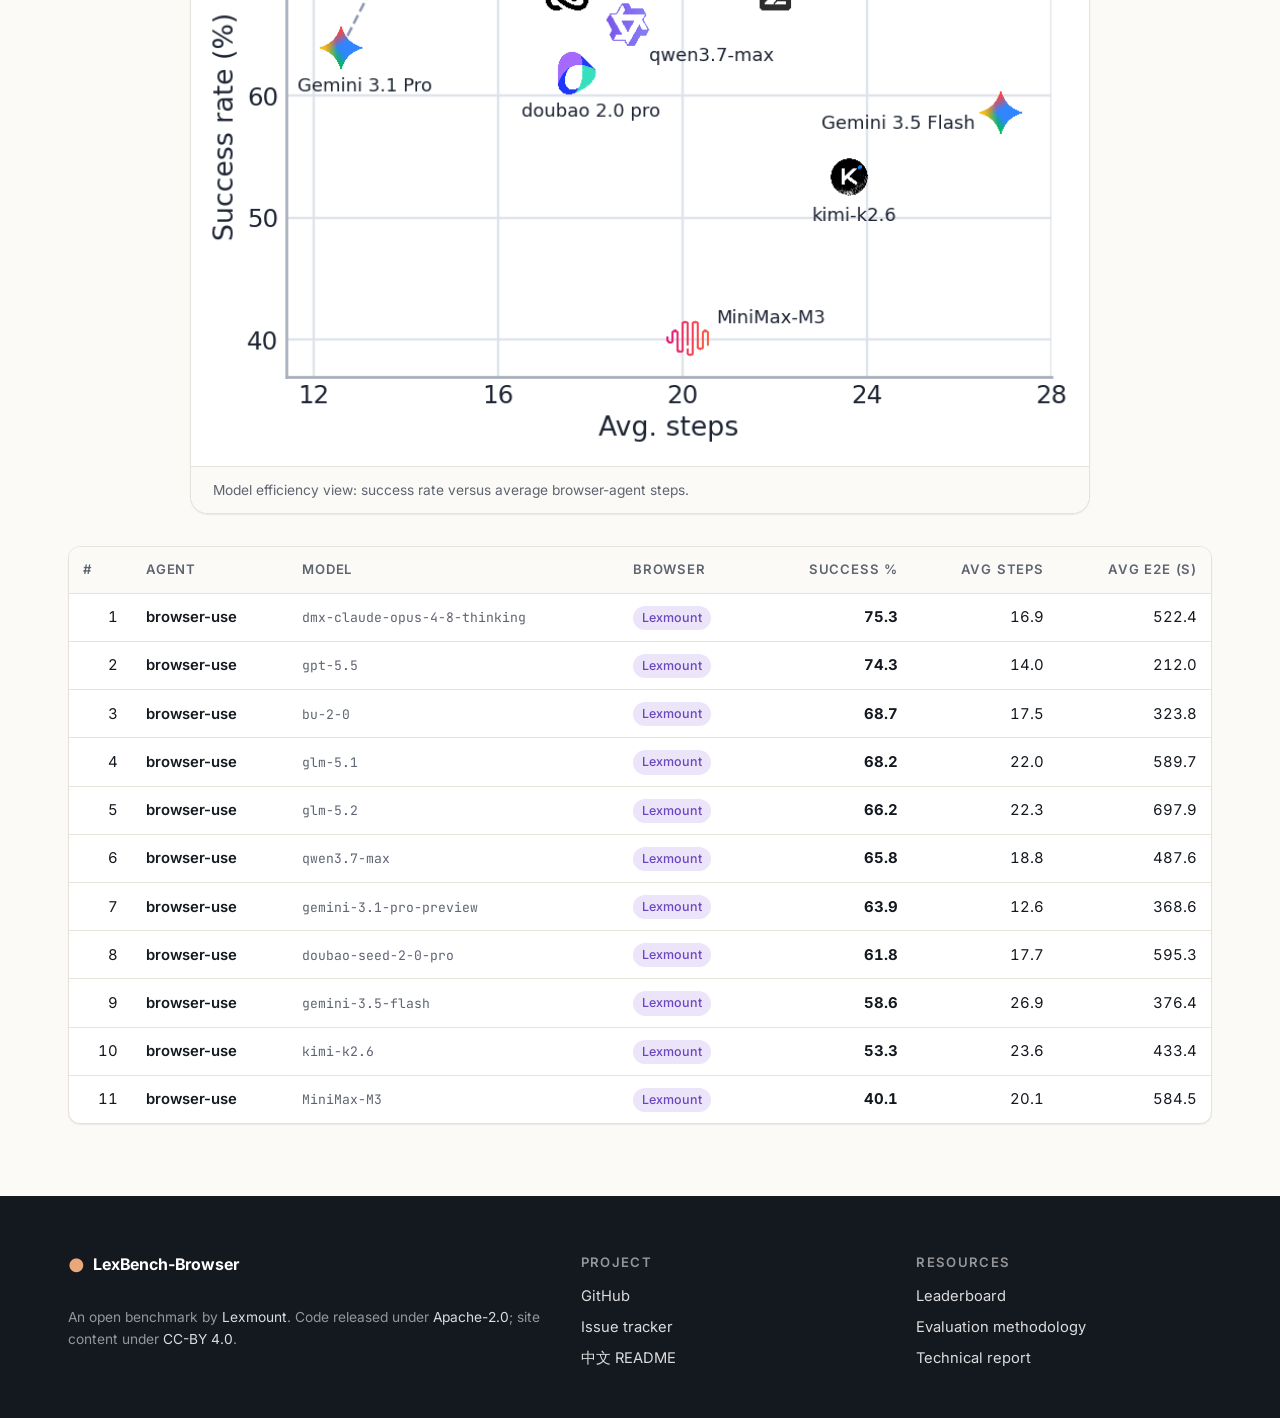
==== commit adf942de: "Update landing page report and leaderboard (#70) Co-authored-by: XuweiDing <xuweiding04@outlook.com>" ====
--- a/landing/index.html
+++ b/landing/index.html
@@ -67,8 +67,8 @@
           <a class="btn btn-secondary" href="https://docs.bubench.lexmount.io/" target="_blank" rel="noopener">
             <span class="btn-icon">📄</span> Docs
           </a>
-          <a class="btn btn-secondary" href="https://github.com/lexmount/browseruse-agent-bench/issues" target="_blank" rel="noopener">
-            <span class="btn-icon">✦</span> Issues
+          <a class="btn btn-secondary" href="assets/reports/LexBench_Browser.pdf" target="_blank" rel="noopener">
+            <span class="btn-icon">📕</span> Technical Report
           </a>
         </div>
       </div>
@@ -157,7 +157,7 @@
         <div class="stat-sub">294 information retrieval · 83 task execution</div>
       </div>
       <div class="stat-card">
-        <div class="stat-num">10</div>
+        <div class="stat-num">11</div>
         <div class="stat-label">Models evaluated</div>
         <div class="stat-sub">BU · GLM · GPT · Claude · Gemini · Doubao · Kimi · Qwen · MiniMax</div>
       </div>
@@ -332,14 +332,17 @@
   <div class="container">
     <h2 class="section-title">Leaderboard</h2>
     <p class="section-lede">
-      Snapshot results for browser-use on LexBench-Browser across 10 models. Click any header to
-      sort. Showing all 10 entries by success rate.
-    </p>
-    <div class="lb-meta">
-      <span class="lb-pill">benchmark · LexBench-Browser</span>
-      <span class="lb-pill">judge · gpt-5.4 (per-task threshold)</span>
-      <span class="lb-pill">snapshot · 2026-06-16</span>
-    </div>
+      Snapshot results for browser-use on LexBench-Browser across 11 models. Click any header to
+      sort. Showing all 11 entries by success rate.
+    </p>
+    <figure class="wide-fig efficiency-fig">
+      <div class="efficiency-pdf-frame">
+        <object class="efficiency-pdf" data="assets/img/steps-success-tradeoff.pdf#toolbar=0&amp;navpanes=0&amp;scrollbar=0&amp;view=Fit" type="application/pdf" aria-label="Step-efficiency scatter plot comparing model success rate and average steps">
+          <img src="assets/img/steps-success-tradeoff.png" alt="Step-efficiency scatter plot comparing model success rate and average steps" loading="lazy">
+        </object>
+      </div>
+      <figcaption>Model efficiency view: success rate versus average browser-agent steps.</figcaption>
+    </figure>
     <div class="lb-wrap">
       <table class="lb-table" id="lb-table">
         <thead>
@@ -390,8 +393,17 @@
             <td class="num">22.0</td>
             <td class="num">589.7</td>
           </tr>
-          <tr data-rank="5" data-agent="browser-use" data-model="qwen3.7-max" data-browser="Lexmount" data-success="65.8" data-steps="18.80" data-e2e="487.6">
+          <tr data-rank="5" data-agent="browser-use" data-model="glm-5.2" data-browser="Lexmount" data-success="66.2" data-steps="22.27" data-e2e="697.9">
             <td class="num">5</td>
+            <td><span class="cell-strong">browser-use</span></td>
+            <td><code class="cell-mono">glm-5.2</code></td>
+            <td><span class="browser-pill">Lexmount</span></td>
+            <td class="num"><strong>66.2</strong></td>
+            <td class="num">22.3</td>
+            <td class="num">697.9</td>
+          </tr>
+          <tr data-rank="6" data-agent="browser-use" data-model="qwen3.7-max" data-browser="Lexmount" data-success="65.8" data-steps="18.80" data-e2e="487.6">
+            <td class="num">6</td>
             <td><span class="cell-strong">browser-use</span></td>
             <td><code class="cell-mono">qwen3.7-max</code></td>
             <td><span class="browser-pill">Lexmount</span></td>
@@ -399,8 +411,8 @@
             <td class="num">18.8</td>
             <td class="num">487.6</td>
           </tr>
-          <tr data-rank="6" data-agent="browser-use" data-model="gemini-3.1-pro-preview" data-browser="Lexmount" data-success="63.9" data-steps="12.60" data-e2e="368.6">
-            <td class="num">6</td>
+          <tr data-rank="7" data-agent="browser-use" data-model="gemini-3.1-pro-preview" data-browser="Lexmount" data-success="63.9" data-steps="12.60" data-e2e="368.6">
+            <td class="num">7</td>
             <td><span class="cell-strong">browser-use</span></td>
             <td><code class="cell-mono">gemini-3.1-pro-preview</code></td>
             <td><span class="browser-pill">Lexmount</span></td>
@@ -408,8 +420,8 @@
             <td class="num">12.6</td>
             <td class="num">368.6</td>
           </tr>
-          <tr data-rank="7" data-agent="browser-use" data-model="doubao-seed-2-0-pro" data-browser="Lexmount" data-success="61.8" data-steps="17.70" data-e2e="595.3">
-            <td class="num">7</td>
+          <tr data-rank="8" data-agent="browser-use" data-model="doubao-seed-2-0-pro" data-browser="Lexmount" data-success="61.8" data-steps="17.70" data-e2e="595.3">
+            <td class="num">8</td>
             <td><span class="cell-strong">browser-use</span></td>
             <td><code class="cell-mono">doubao-seed-2-0-pro</code></td>
             <td><span class="browser-pill">Lexmount</span></td>
@@ -417,8 +429,8 @@
             <td class="num">17.7</td>
             <td class="num">595.3</td>
           </tr>
-          <tr data-rank="8" data-agent="browser-use" data-model="gemini-3.5-flash" data-browser="Lexmount" data-success="58.6" data-steps="26.90" data-e2e="376.4">
-            <td class="num">8</td>
+          <tr data-rank="9" data-agent="browser-use" data-model="gemini-3.5-flash" data-browser="Lexmount" data-success="58.6" data-steps="26.90" data-e2e="376.4">
+            <td class="num">9</td>
             <td><span class="cell-strong">browser-use</span></td>
             <td><code class="cell-mono">gemini-3.5-flash</code></td>
             <td><span class="browser-pill">Lexmount</span></td>
@@ -426,8 +438,8 @@
             <td class="num">26.9</td>
             <td class="num">376.4</td>
           </tr>
-          <tr data-rank="9" data-agent="browser-use" data-model="kimi-k2.6" data-browser="Lexmount" data-success="53.3" data-steps="23.60" data-e2e="433.4">
-            <td class="num">9</td>
+          <tr data-rank="10" data-agent="browser-use" data-model="kimi-k2.6" data-browser="Lexmount" data-success="53.3" data-steps="23.60" data-e2e="433.4">
+            <td class="num">10</td>
             <td><span class="cell-strong">browser-use</span></td>
             <td><code class="cell-mono">kimi-k2.6</code></td>
             <td><span class="browser-pill">Lexmount</span></td>
@@ -435,8 +447,8 @@
             <td class="num">23.6</td>
             <td class="num">433.4</td>
           </tr>
-          <tr data-rank="10" data-agent="browser-use" data-model="MiniMax-M3" data-browser="Lexmount" data-success="40.1" data-steps="20.10" data-e2e="584.5">
-            <td class="num">10</td>
+          <tr data-rank="11" data-agent="browser-use" data-model="MiniMax-M3" data-browser="Lexmount" data-success="40.1" data-steps="20.10" data-e2e="584.5">
+            <td class="num">11</td>
             <td><span class="cell-strong">browser-use</span></td>
             <td><code class="cell-mono">MiniMax-M3</code></td>
             <td><span class="browser-pill">Lexmount</span></td>
@@ -447,10 +459,6 @@
         </tbody>
       </table>
     </div>
-    <p class="muted small">
-      Snapshot source:
-      <code>experiments/{benchmark}/{split}/{agent}/{model_id}/{ts}/</code> run dirs.
-    </p>
   </div>
 </section>
 
@@ -481,6 +489,7 @@
       <ul class="tight">
         <li><a href="#leaderboard">Leaderboard</a></li>
         <li><a href="#evaluation">Evaluation methodology</a></li>
+        <li><a href="assets/reports/LexBench_Browser.pdf" target="_blank" rel="noopener">Technical report</a></li>
       </ul>
     </div>
   </div>
--- a/landing/assets/style.css
+++ b/landing/assets/style.css
@@ -425,6 +425,43 @@
   border-radius: 4px;
   border: 1px solid var(--border);
 }
+.efficiency-fig {
+  max-width: 900px;
+  margin: 24px auto 32px;
+}
+.efficiency-pdf-frame {
+  position: relative;
+  width: 100%;
+  aspect-ratio: 247.274 / 178.011;
+  overflow: hidden;
+  background: #fff;
+  padding: 18px;
+}
+.efficiency-pdf-frame::after {
+  content: '';
+  position: absolute;
+  left: 0;
+  right: 0;
+  bottom: 0;
+  height: 8px;
+  background: #fff;
+  pointer-events: none;
+}
+.efficiency-pdf {
+  display: block;
+  width: calc(100% + 80px);
+  height: calc(100% + 80px);
+  margin: -40px;
+  border: 0;
+  background: #fff;
+}
+.efficiency-fig img {
+  display: block;
+  width: 100%;
+  height: auto;
+  background: #fff;
+  padding: 18px;
+}
 
 /* ==== muted-card ==== */
 
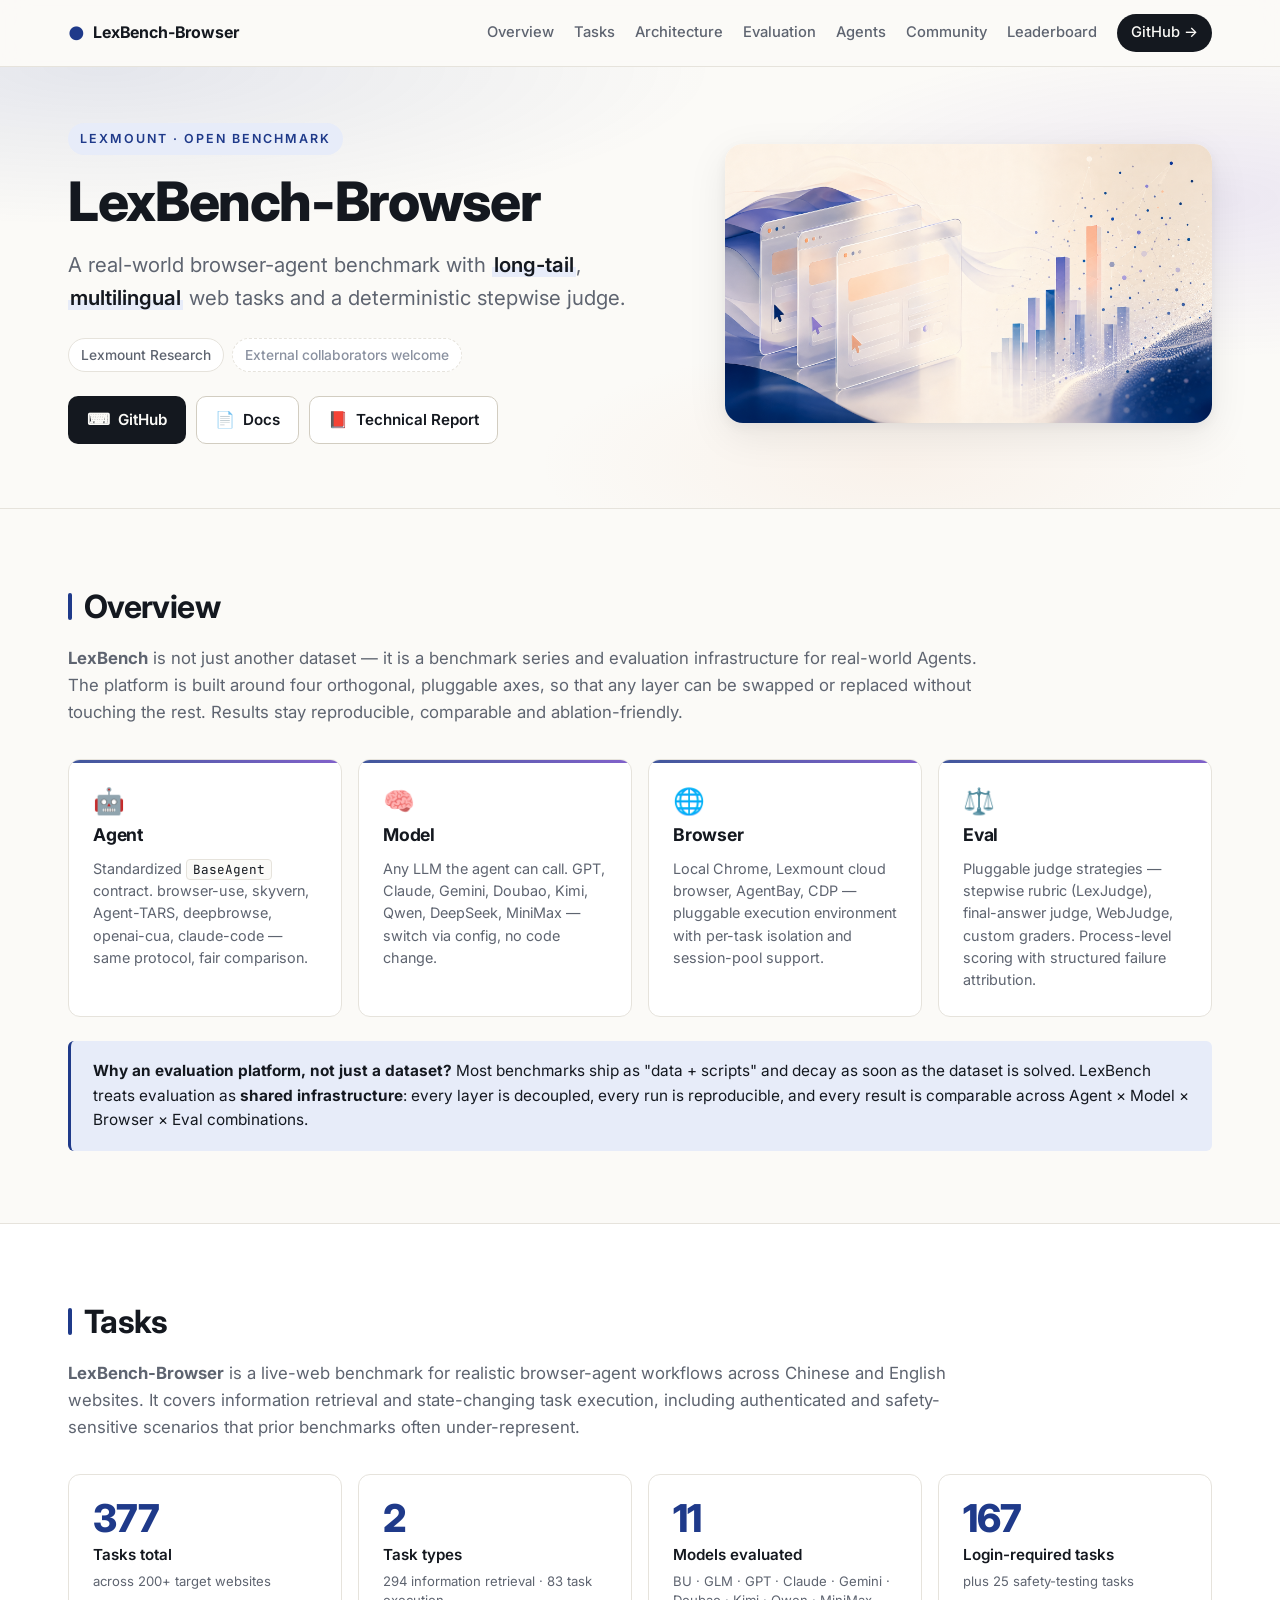
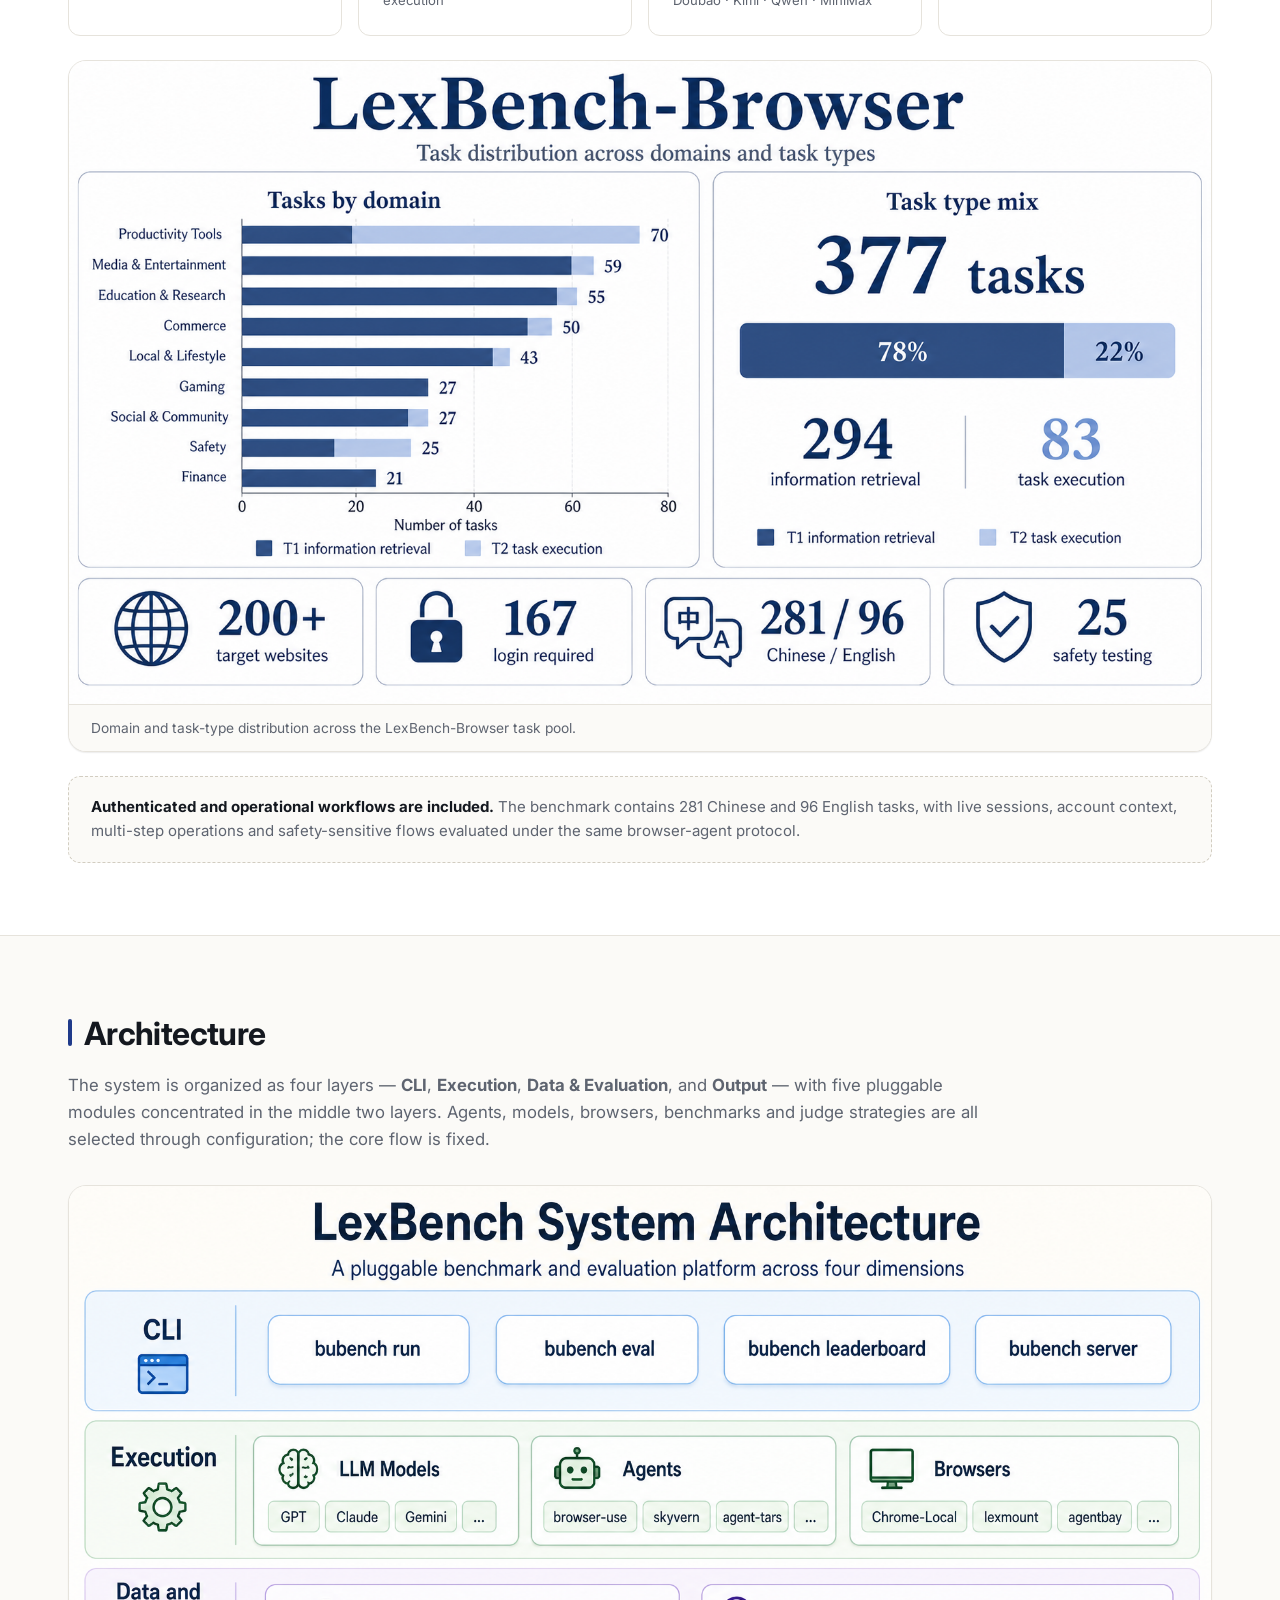
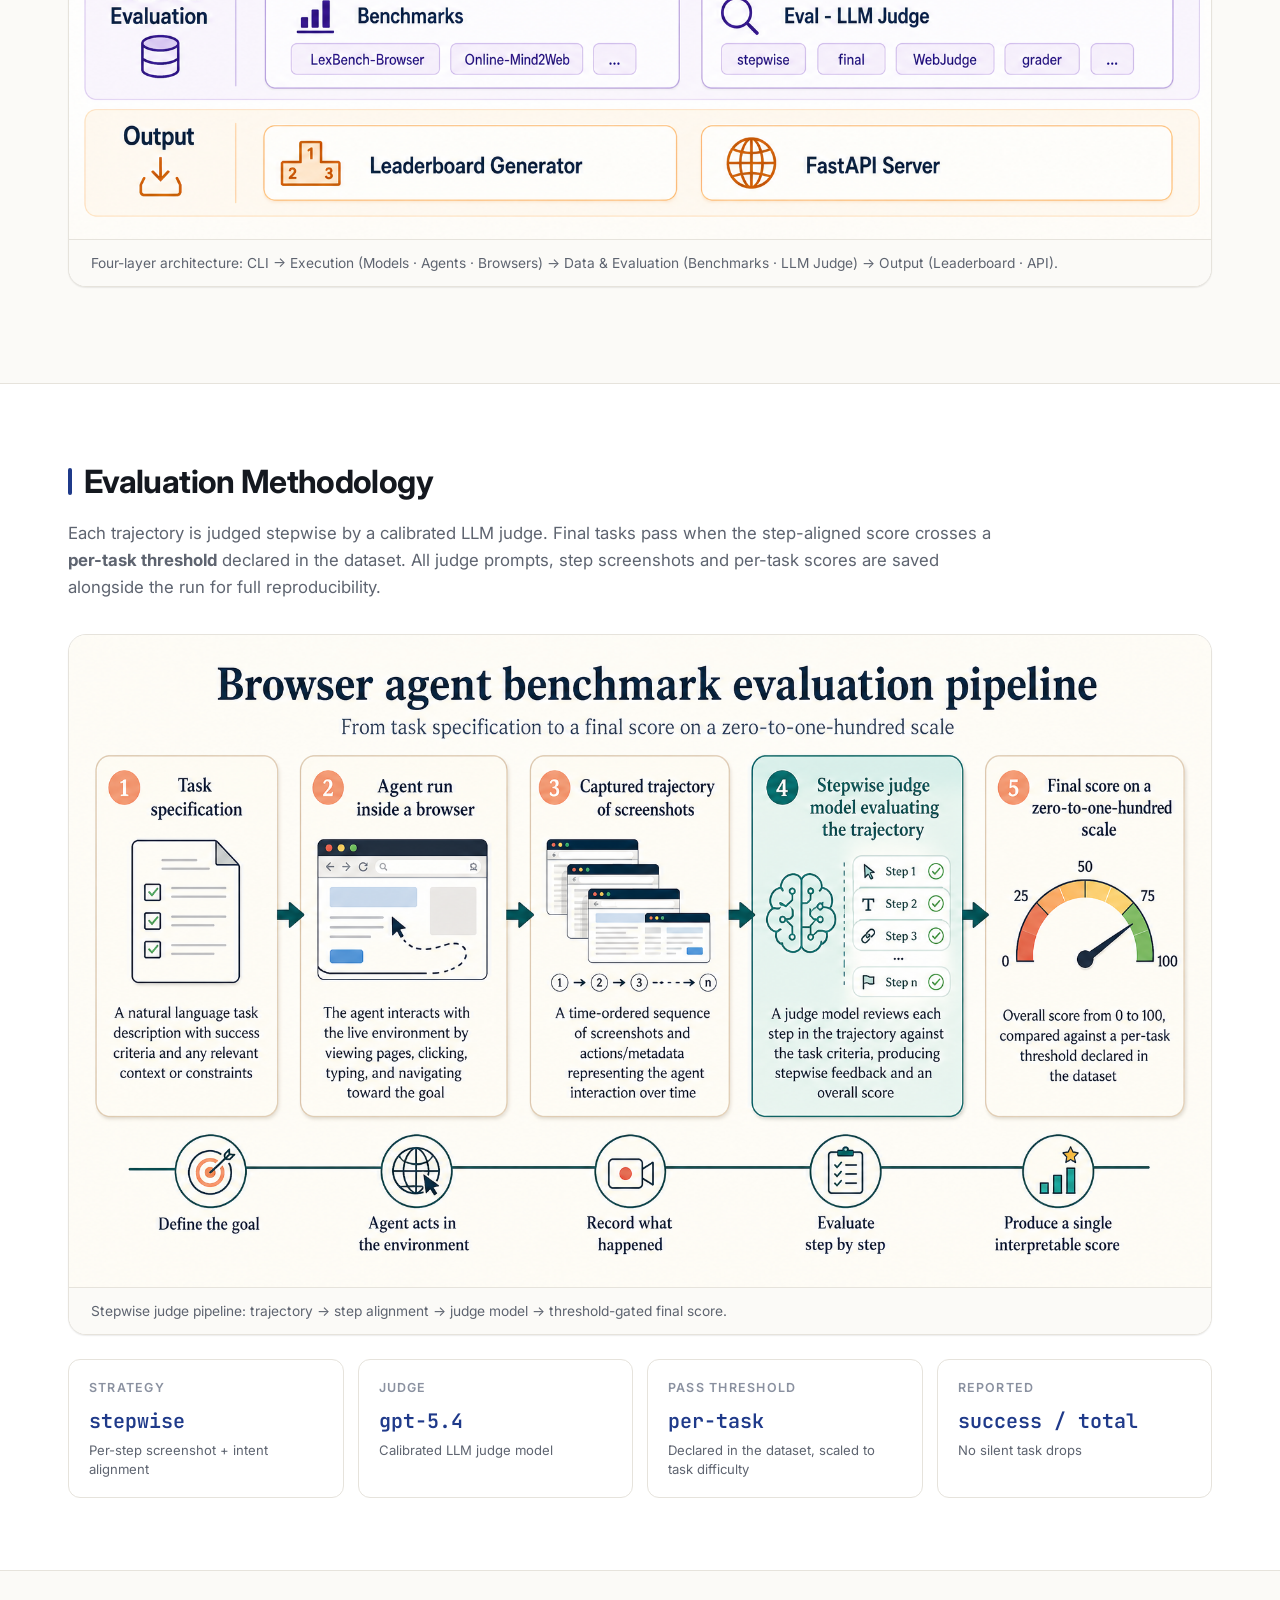
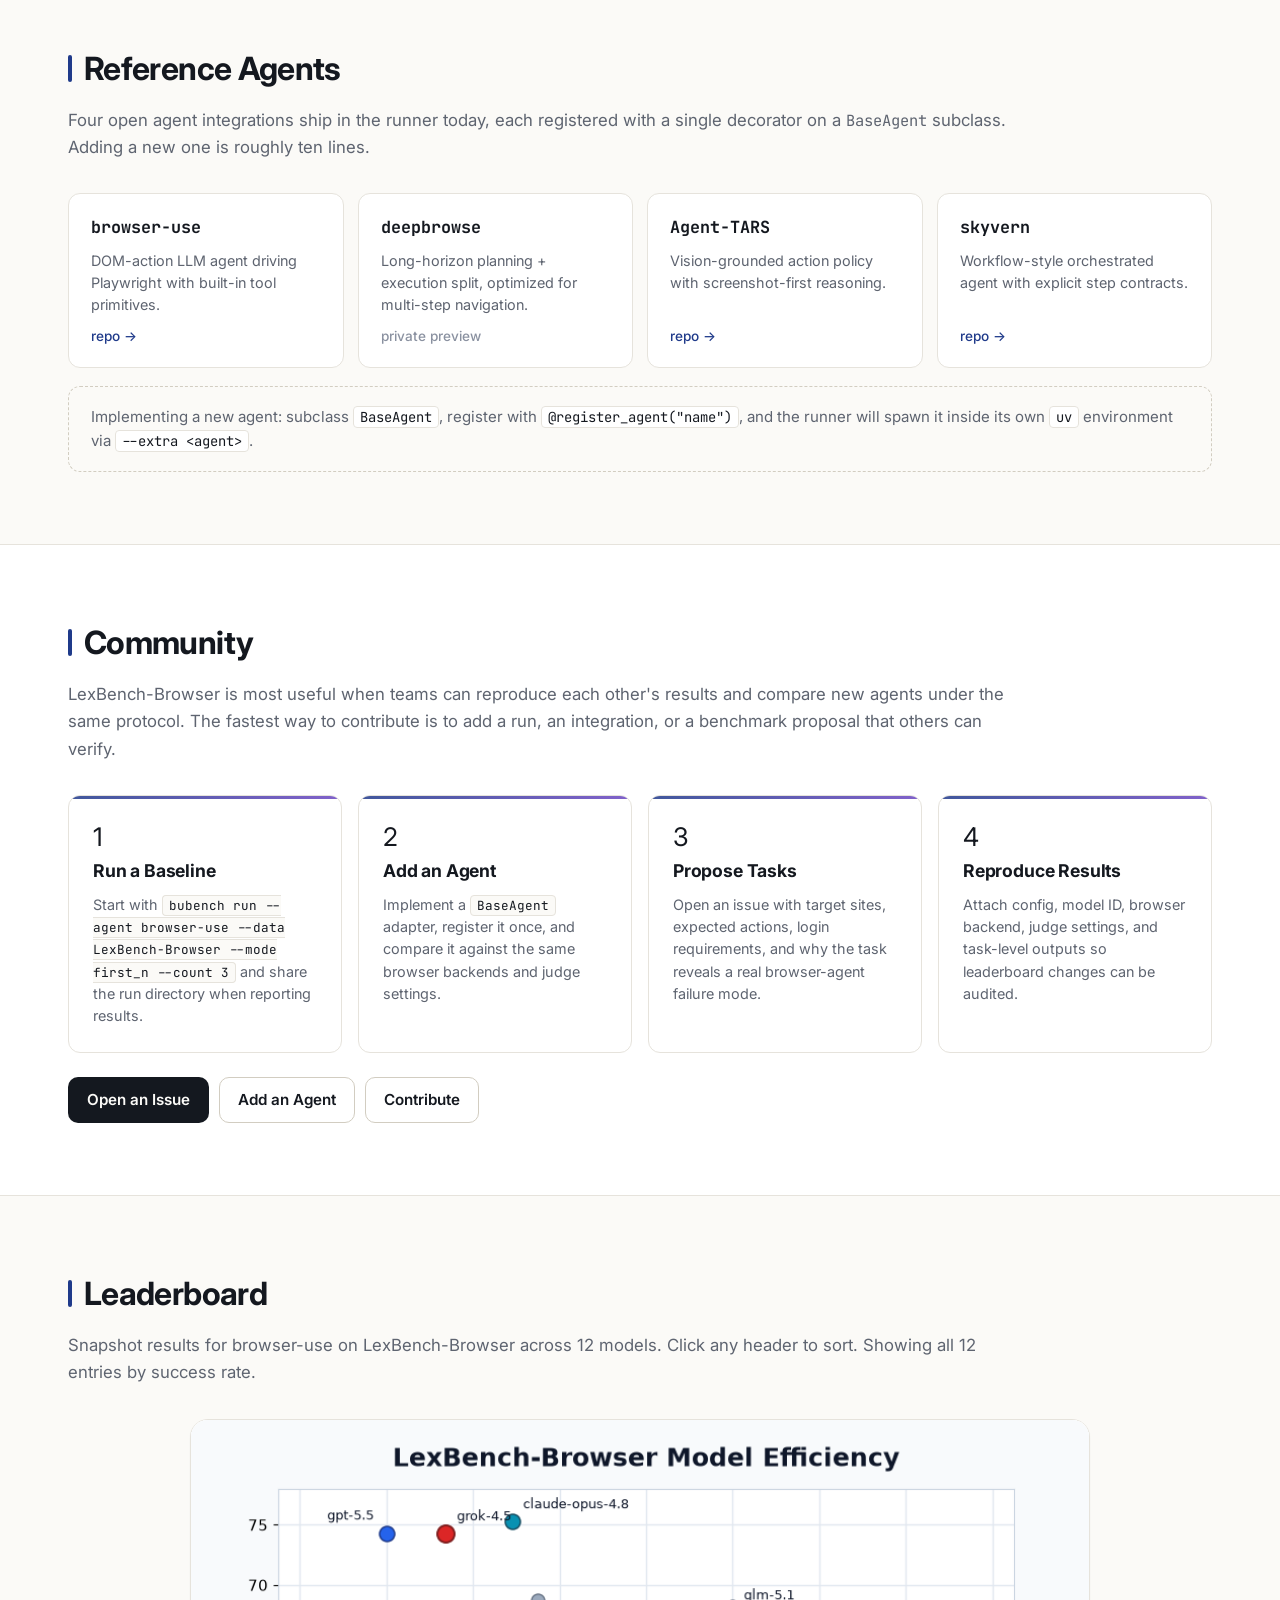
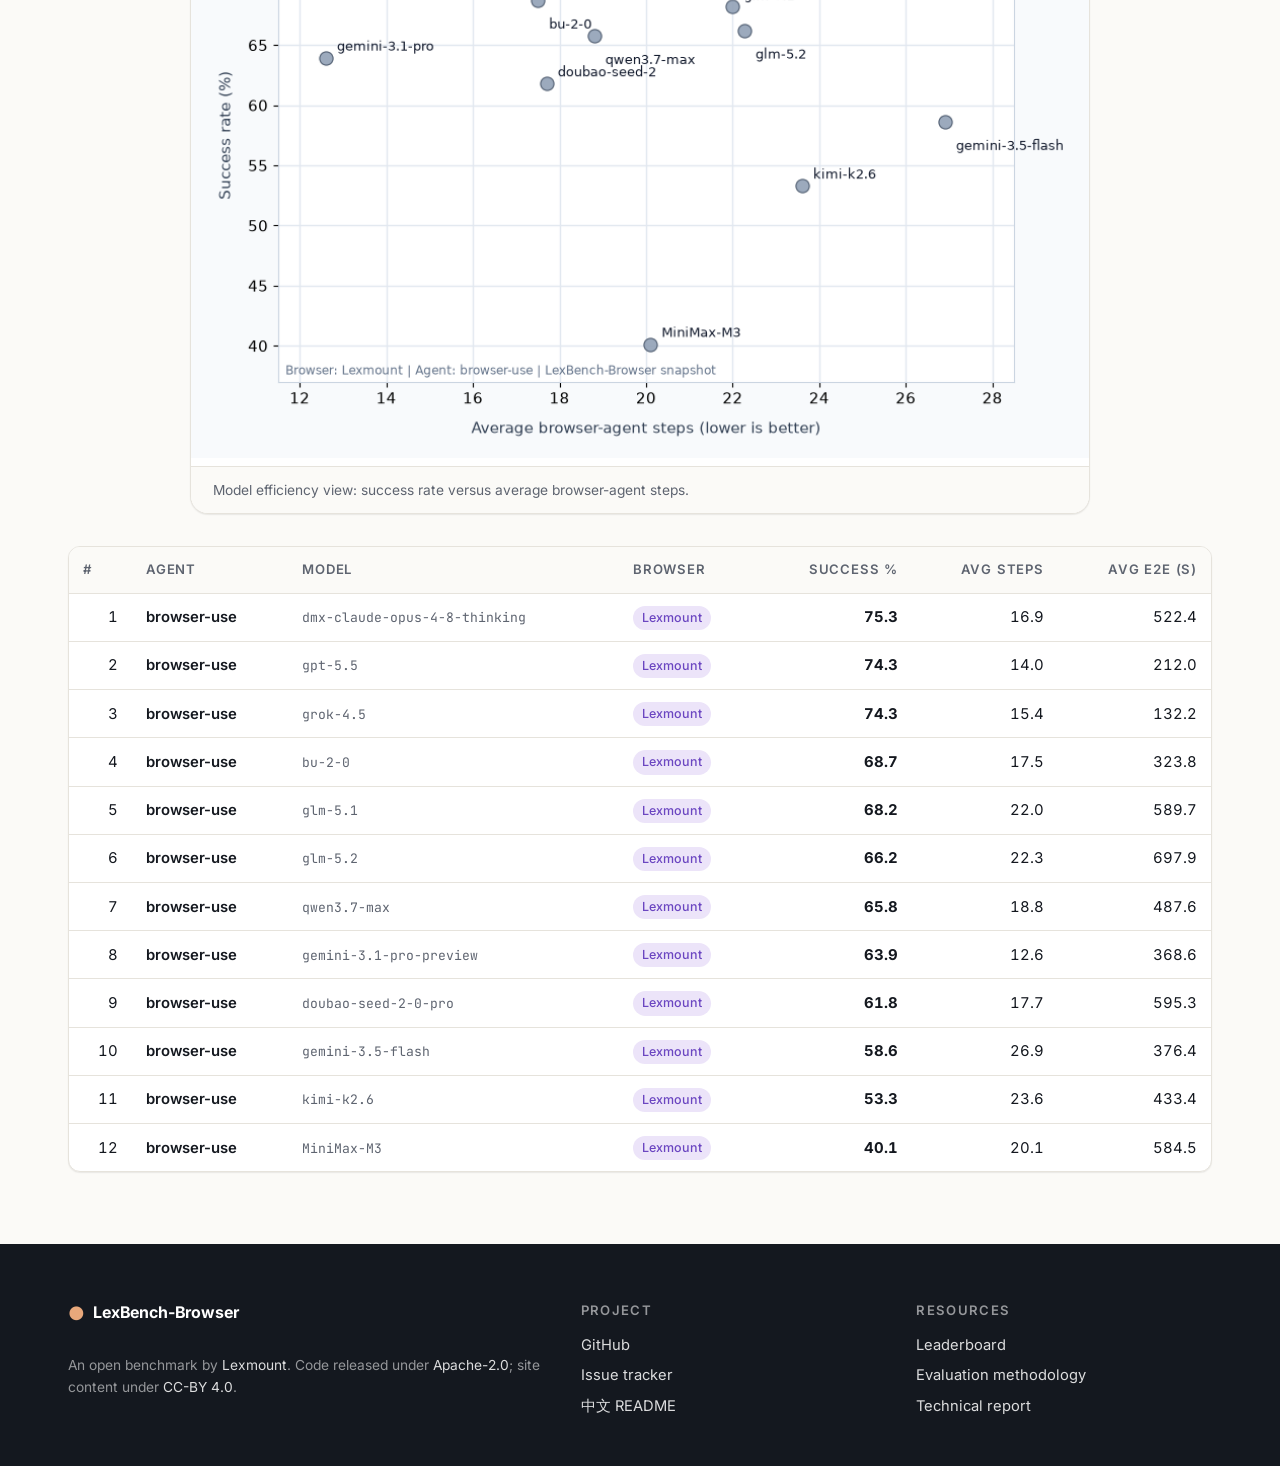
==== commit a83091fb: "Update landing leaderboard with grok-4.5 results (#97)" ====
--- a/landing/index.html
+++ b/landing/index.html
@@ -332,8 +332,8 @@
   <div class="container">
     <h2 class="section-title">Leaderboard</h2>
     <p class="section-lede">
-      Snapshot results for browser-use on LexBench-Browser across 11 models. Click any header to
-      sort. Showing all 11 entries by success rate.
+      Snapshot results for browser-use on LexBench-Browser across 12 models. Click any header to
+      sort. Showing all 12 entries by success rate.
     </p>
     <figure class="wide-fig efficiency-fig">
       <div class="efficiency-pdf-frame">
@@ -375,8 +375,17 @@
             <td class="num">14.0</td>
             <td class="num">212.0</td>
           </tr>
-          <tr data-rank="3" data-agent="browser-use" data-model="bu-2-0" data-browser="Lexmount" data-success="68.7" data-steps="17.50" data-e2e="323.8">
+          <tr data-rank="3" data-agent="browser-use" data-model="grok-4.5" data-browser="Lexmount" data-success="74.3" data-steps="15.37" data-e2e="132.2">
             <td class="num">3</td>
+            <td><span class="cell-strong">browser-use</span></td>
+            <td><code class="cell-mono">grok-4.5</code></td>
+            <td><span class="browser-pill">Lexmount</span></td>
+            <td class="num"><strong>74.3</strong></td>
+            <td class="num">15.4</td>
+            <td class="num">132.2</td>
+          </tr>
+          <tr data-rank="4" data-agent="browser-use" data-model="bu-2-0" data-browser="Lexmount" data-success="68.7" data-steps="17.50" data-e2e="323.8">
+            <td class="num">4</td>
             <td><span class="cell-strong">browser-use</span></td>
             <td><code class="cell-mono">bu-2-0</code></td>
             <td><span class="browser-pill">Lexmount</span></td>
@@ -384,8 +393,8 @@
             <td class="num">17.5</td>
             <td class="num">323.8</td>
           </tr>
-          <tr data-rank="4" data-agent="browser-use" data-model="glm-5.1" data-browser="Lexmount" data-success="68.2" data-steps="22.00" data-e2e="589.7">
-            <td class="num">4</td>
+          <tr data-rank="5" data-agent="browser-use" data-model="glm-5.1" data-browser="Lexmount" data-success="68.2" data-steps="22.00" data-e2e="589.7">
+            <td class="num">5</td>
             <td><span class="cell-strong">browser-use</span></td>
             <td><code class="cell-mono">glm-5.1</code></td>
             <td><span class="browser-pill">Lexmount</span></td>
@@ -393,8 +402,8 @@
             <td class="num">22.0</td>
             <td class="num">589.7</td>
           </tr>
-          <tr data-rank="5" data-agent="browser-use" data-model="glm-5.2" data-browser="Lexmount" data-success="66.2" data-steps="22.27" data-e2e="697.9">
-            <td class="num">5</td>
+          <tr data-rank="6" data-agent="browser-use" data-model="glm-5.2" data-browser="Lexmount" data-success="66.2" data-steps="22.27" data-e2e="697.9">
+            <td class="num">6</td>
             <td><span class="cell-strong">browser-use</span></td>
             <td><code class="cell-mono">glm-5.2</code></td>
             <td><span class="browser-pill">Lexmount</span></td>
@@ -402,8 +411,8 @@
             <td class="num">22.3</td>
             <td class="num">697.9</td>
           </tr>
-          <tr data-rank="6" data-agent="browser-use" data-model="qwen3.7-max" data-browser="Lexmount" data-success="65.8" data-steps="18.80" data-e2e="487.6">
-            <td class="num">6</td>
+          <tr data-rank="7" data-agent="browser-use" data-model="qwen3.7-max" data-browser="Lexmount" data-success="65.8" data-steps="18.80" data-e2e="487.6">
+            <td class="num">7</td>
             <td><span class="cell-strong">browser-use</span></td>
             <td><code class="cell-mono">qwen3.7-max</code></td>
             <td><span class="browser-pill">Lexmount</span></td>
@@ -411,8 +420,8 @@
             <td class="num">18.8</td>
             <td class="num">487.6</td>
           </tr>
-          <tr data-rank="7" data-agent="browser-use" data-model="gemini-3.1-pro-preview" data-browser="Lexmount" data-success="63.9" data-steps="12.60" data-e2e="368.6">
-            <td class="num">7</td>
+          <tr data-rank="8" data-agent="browser-use" data-model="gemini-3.1-pro-preview" data-browser="Lexmount" data-success="63.9" data-steps="12.60" data-e2e="368.6">
+            <td class="num">8</td>
             <td><span class="cell-strong">browser-use</span></td>
             <td><code class="cell-mono">gemini-3.1-pro-preview</code></td>
             <td><span class="browser-pill">Lexmount</span></td>
@@ -420,8 +429,8 @@
             <td class="num">12.6</td>
             <td class="num">368.6</td>
           </tr>
-          <tr data-rank="8" data-agent="browser-use" data-model="doubao-seed-2-0-pro" data-browser="Lexmount" data-success="61.8" data-steps="17.70" data-e2e="595.3">
-            <td class="num">8</td>
+          <tr data-rank="9" data-agent="browser-use" data-model="doubao-seed-2-0-pro" data-browser="Lexmount" data-success="61.8" data-steps="17.70" data-e2e="595.3">
+            <td class="num">9</td>
             <td><span class="cell-strong">browser-use</span></td>
             <td><code class="cell-mono">doubao-seed-2-0-pro</code></td>
             <td><span class="browser-pill">Lexmount</span></td>
@@ -429,8 +438,8 @@
             <td class="num">17.7</td>
             <td class="num">595.3</td>
           </tr>
-          <tr data-rank="9" data-agent="browser-use" data-model="gemini-3.5-flash" data-browser="Lexmount" data-success="58.6" data-steps="26.90" data-e2e="376.4">
-            <td class="num">9</td>
+          <tr data-rank="10" data-agent="browser-use" data-model="gemini-3.5-flash" data-browser="Lexmount" data-success="58.6" data-steps="26.90" data-e2e="376.4">
+            <td class="num">10</td>
             <td><span class="cell-strong">browser-use</span></td>
             <td><code class="cell-mono">gemini-3.5-flash</code></td>
             <td><span class="browser-pill">Lexmount</span></td>
@@ -438,8 +447,8 @@
             <td class="num">26.9</td>
             <td class="num">376.4</td>
           </tr>
-          <tr data-rank="10" data-agent="browser-use" data-model="kimi-k2.6" data-browser="Lexmount" data-success="53.3" data-steps="23.60" data-e2e="433.4">
-            <td class="num">10</td>
+          <tr data-rank="11" data-agent="browser-use" data-model="kimi-k2.6" data-browser="Lexmount" data-success="53.3" data-steps="23.60" data-e2e="433.4">
+            <td class="num">11</td>
             <td><span class="cell-strong">browser-use</span></td>
             <td><code class="cell-mono">kimi-k2.6</code></td>
             <td><span class="browser-pill">Lexmount</span></td>
@@ -447,8 +456,8 @@
             <td class="num">23.6</td>
             <td class="num">433.4</td>
           </tr>
-          <tr data-rank="11" data-agent="browser-use" data-model="MiniMax-M3" data-browser="Lexmount" data-success="40.1" data-steps="20.10" data-e2e="584.5">
-            <td class="num">11</td>
+          <tr data-rank="12" data-agent="browser-use" data-model="MiniMax-M3" data-browser="Lexmount" data-success="40.1" data-steps="20.10" data-e2e="584.5">
+            <td class="num">12</td>
             <td><span class="cell-strong">browser-use</span></td>
             <td><code class="cell-mono">MiniMax-M3</code></td>
             <td><span class="browser-pill">Lexmount</span></td>
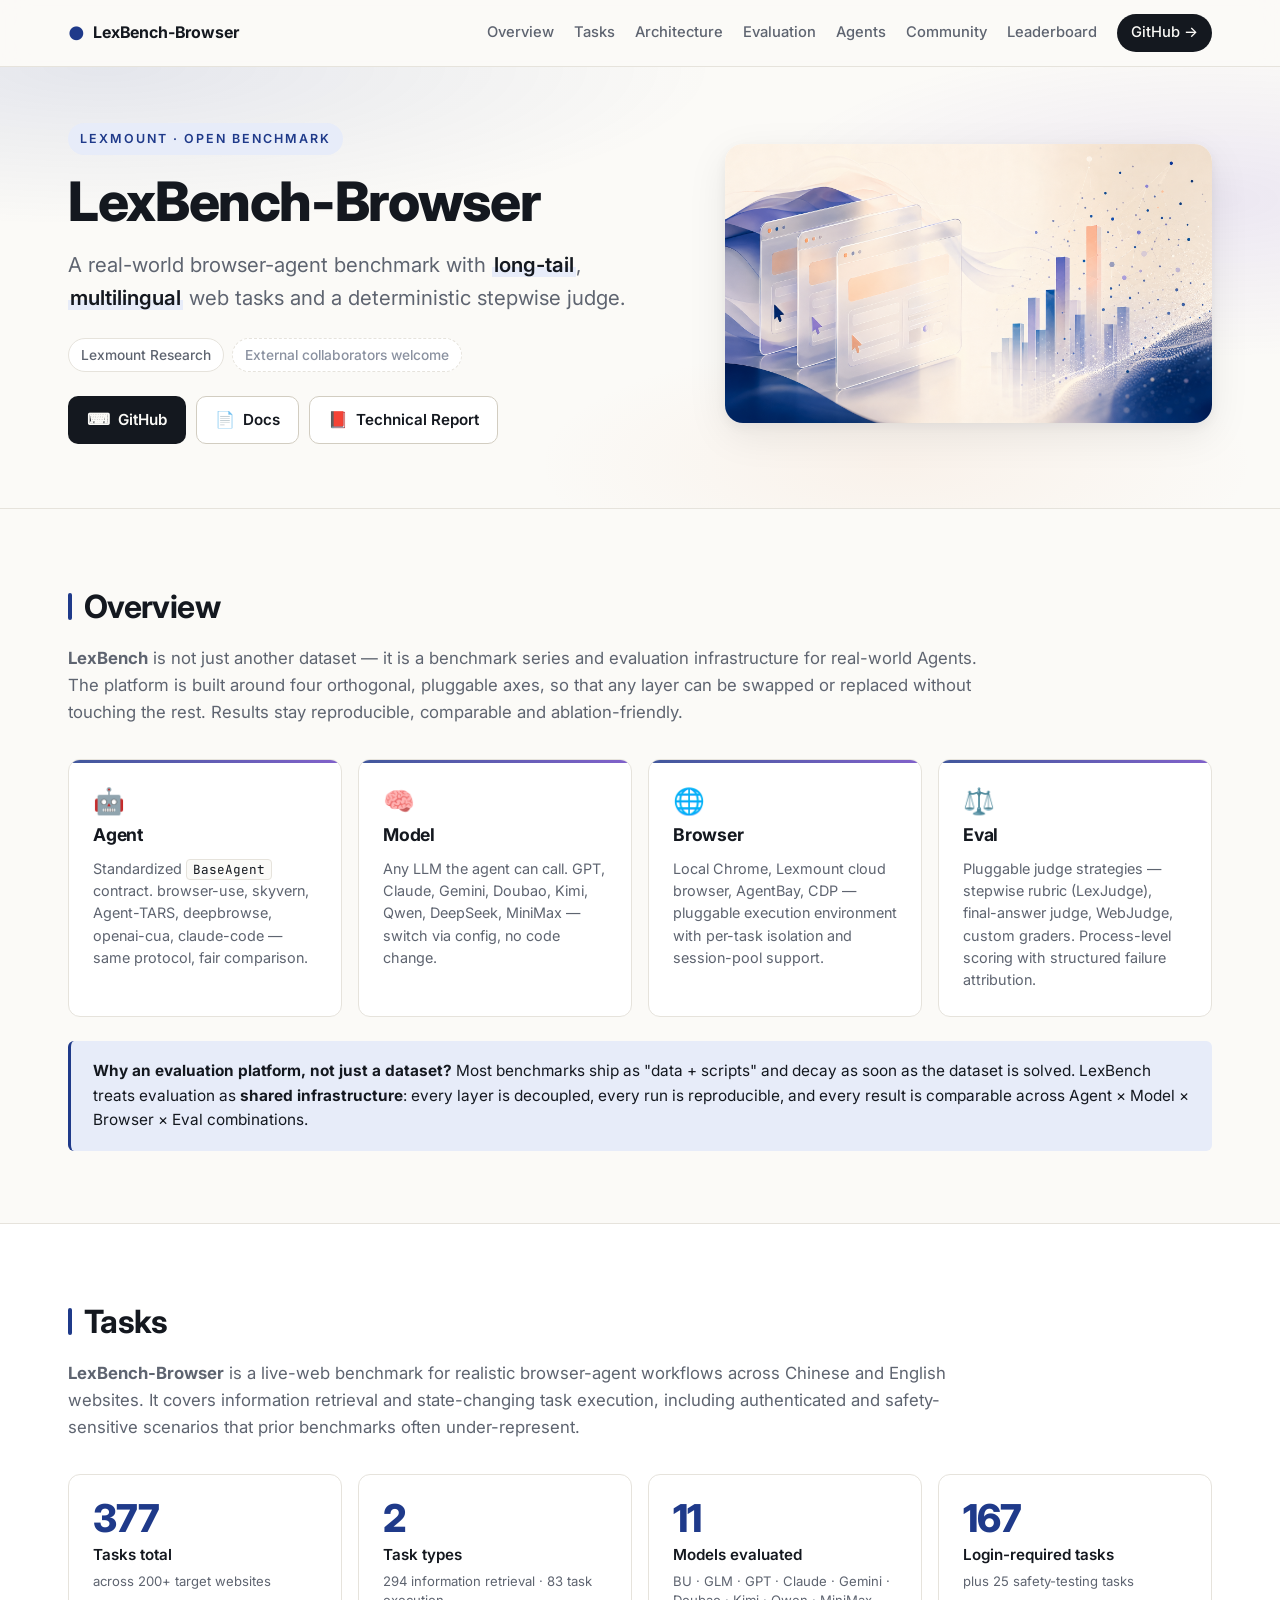
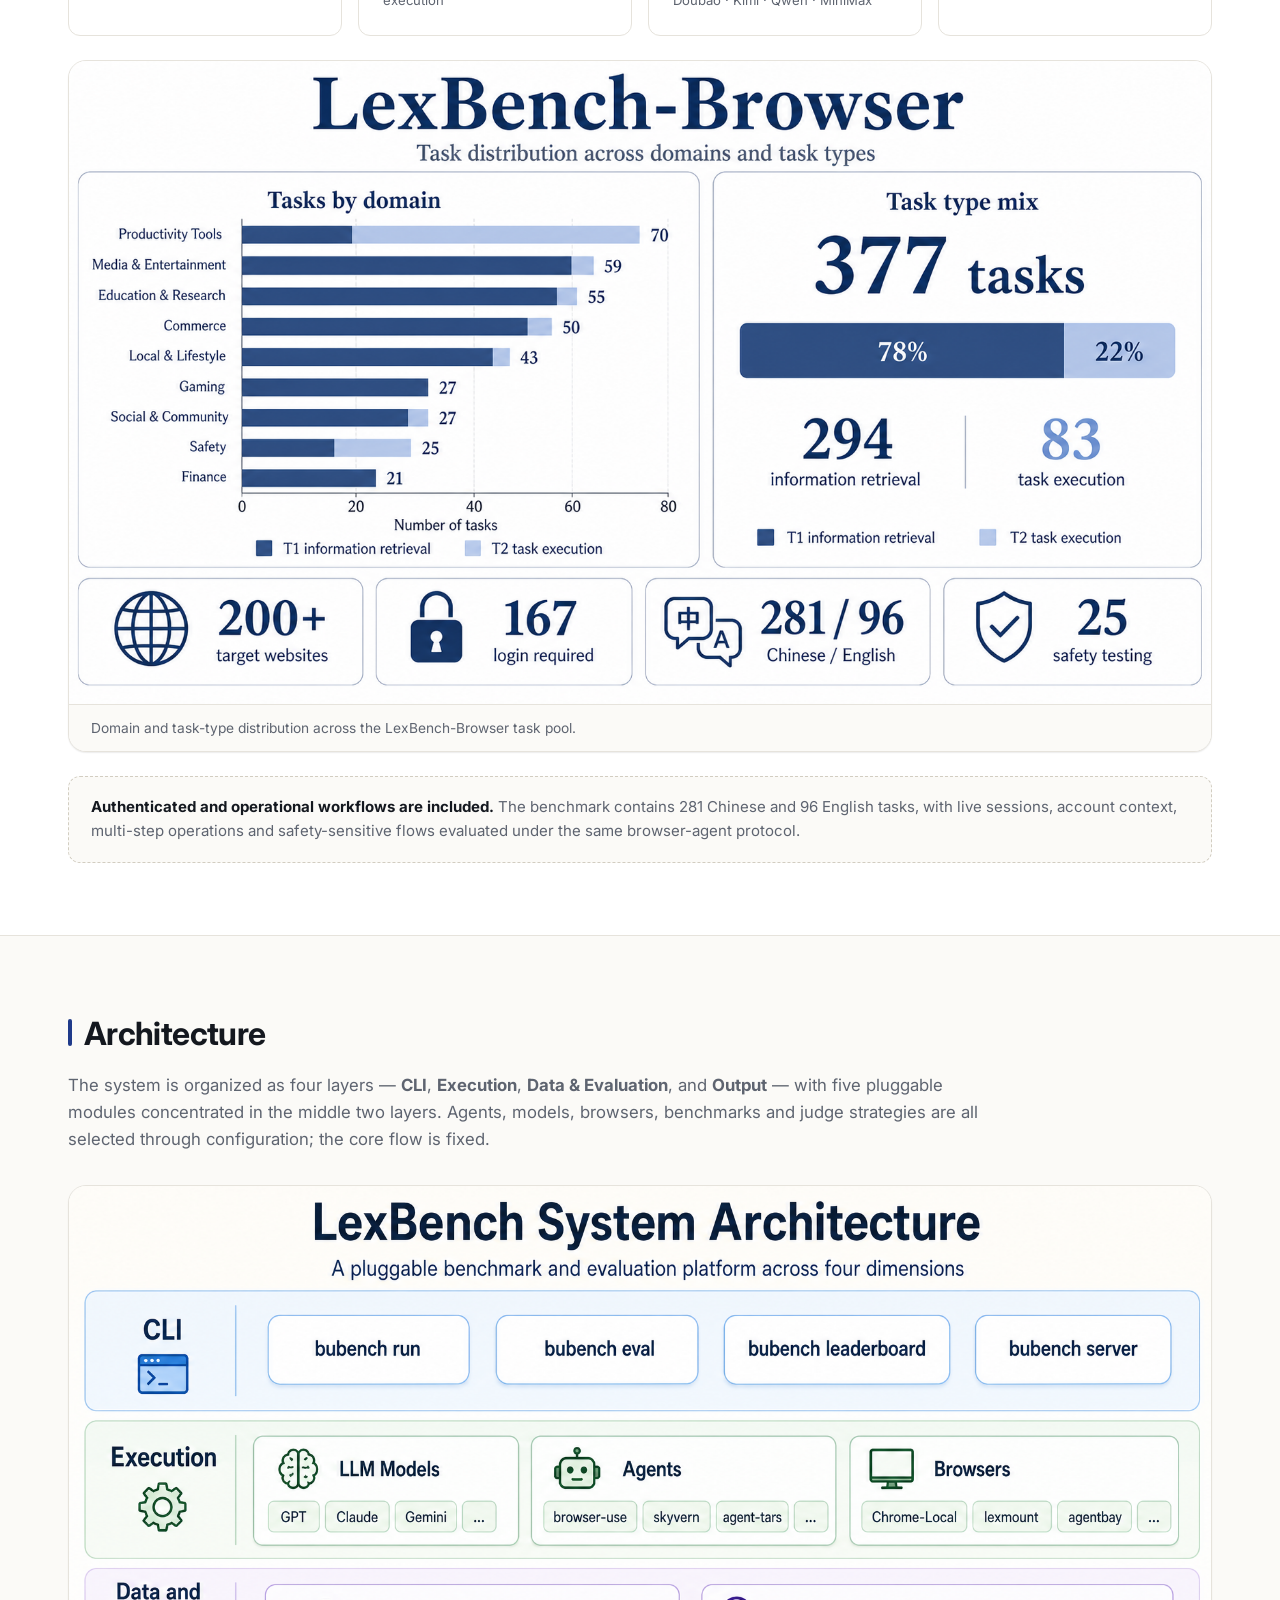
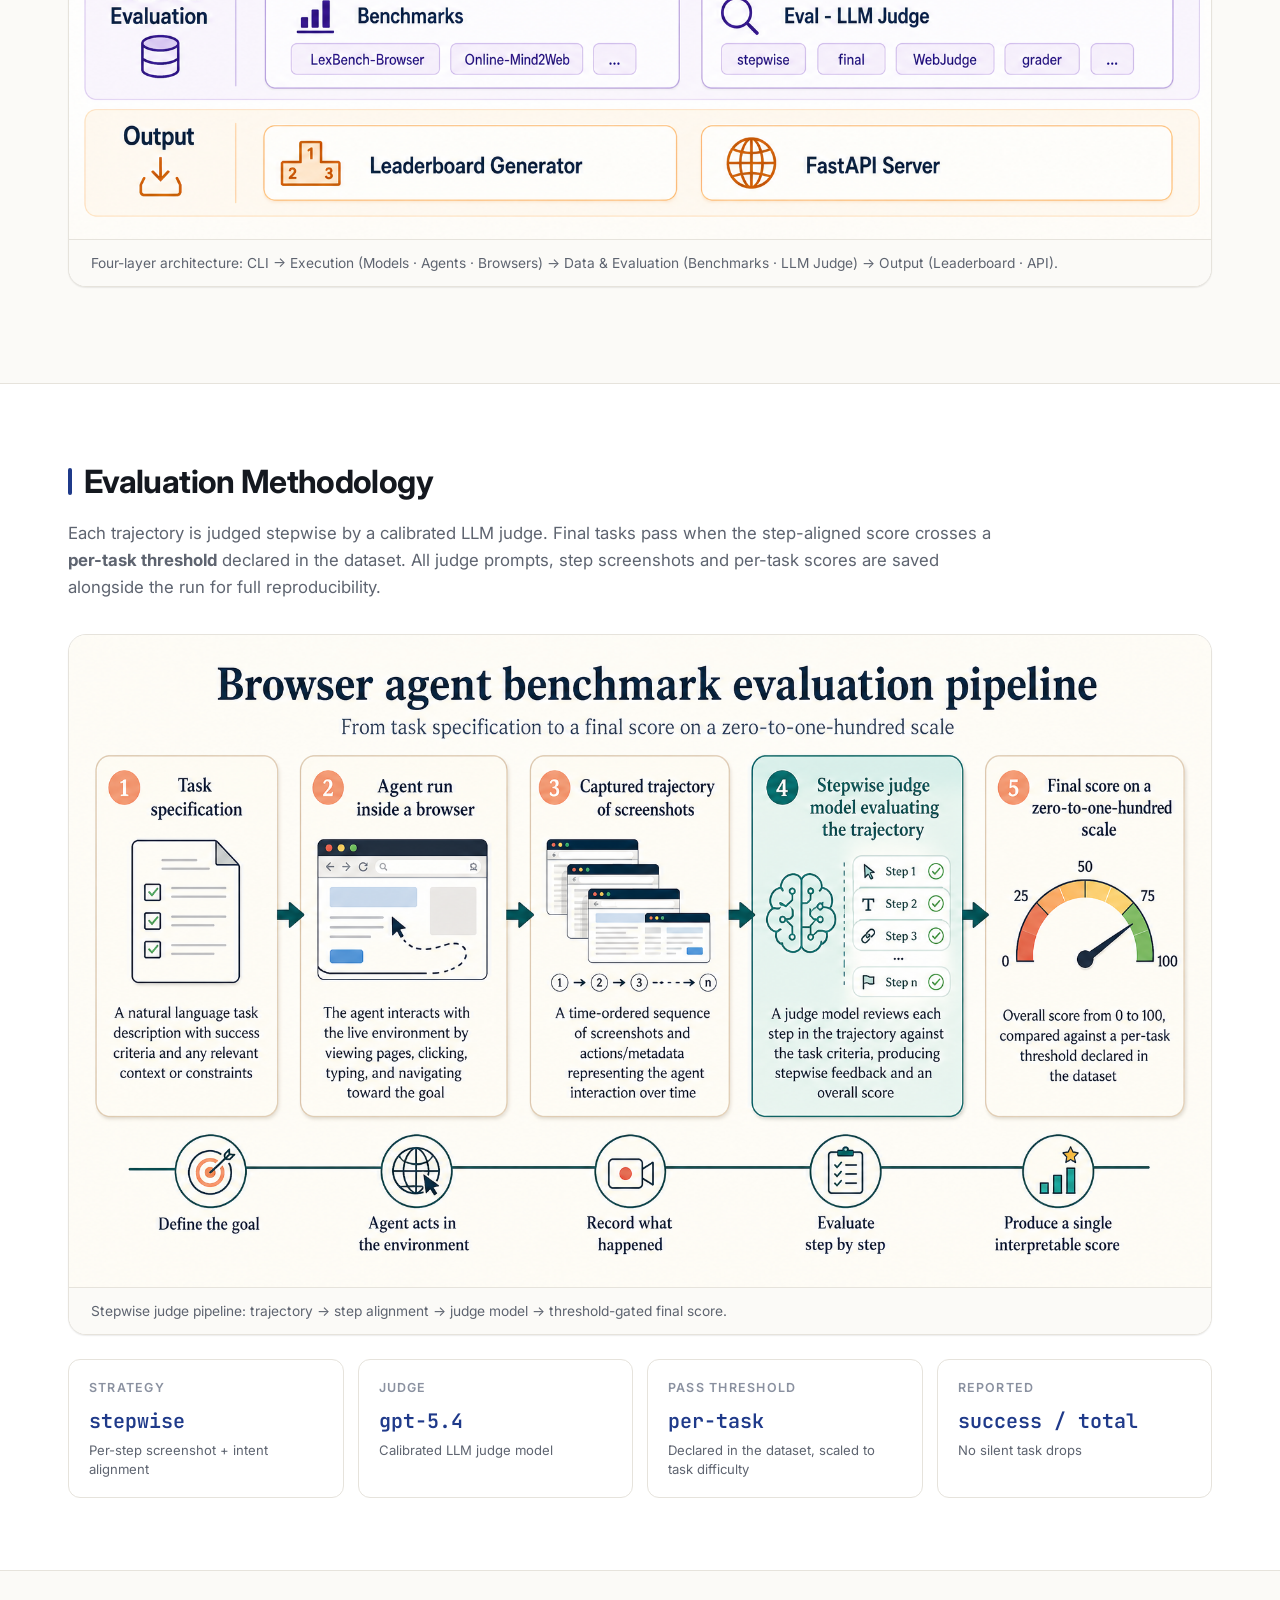
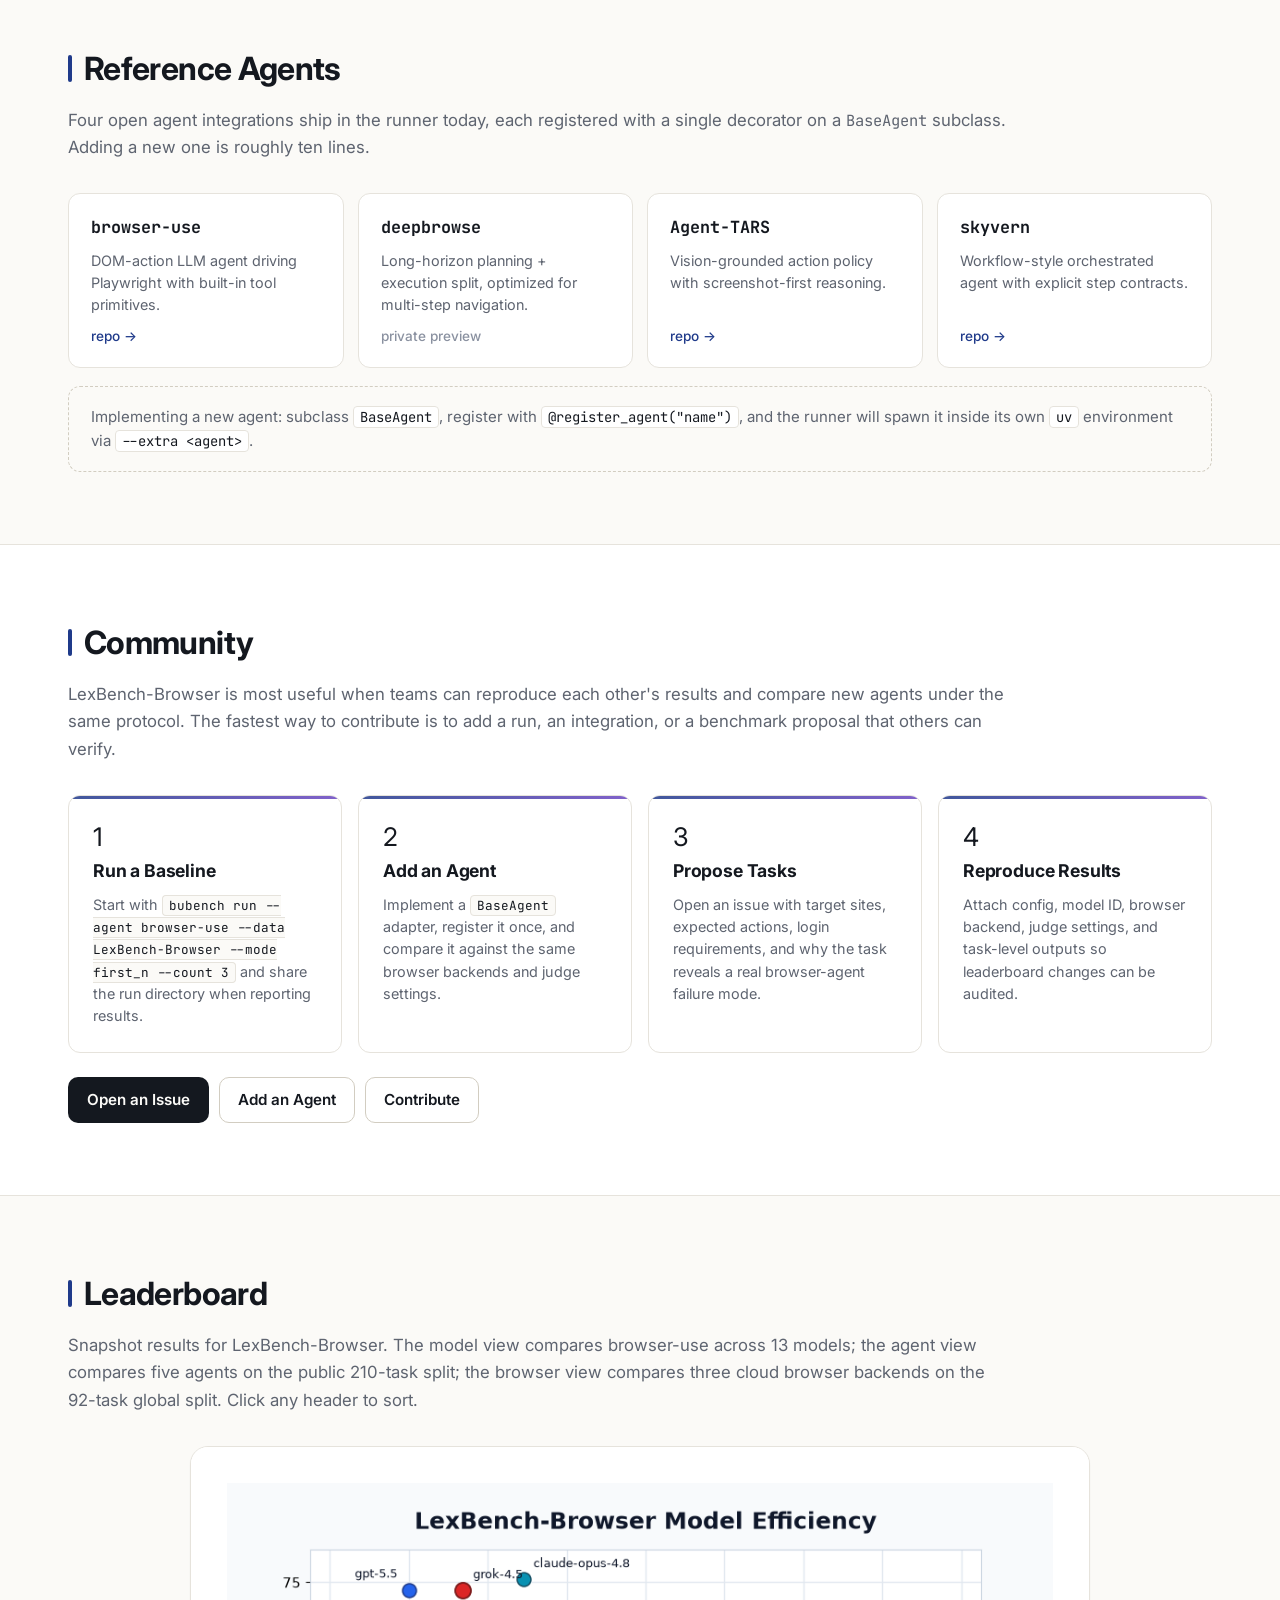
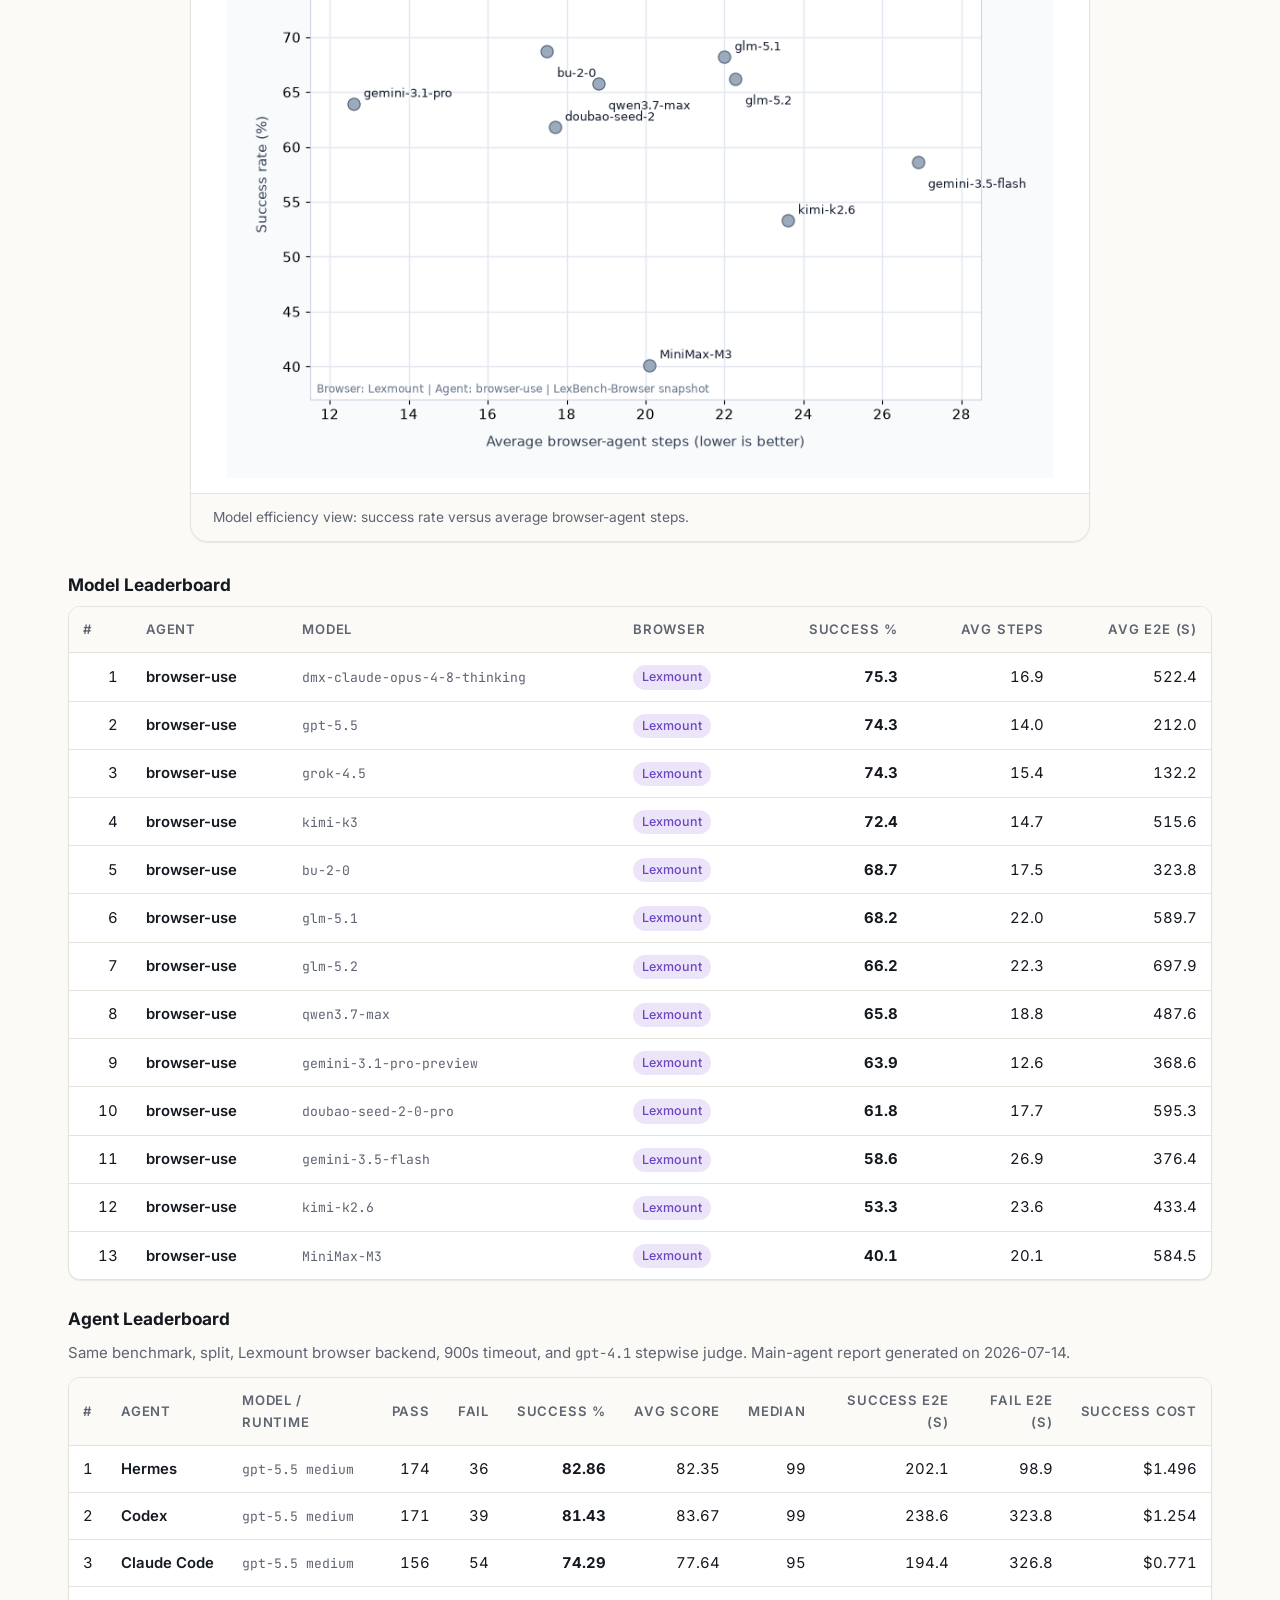
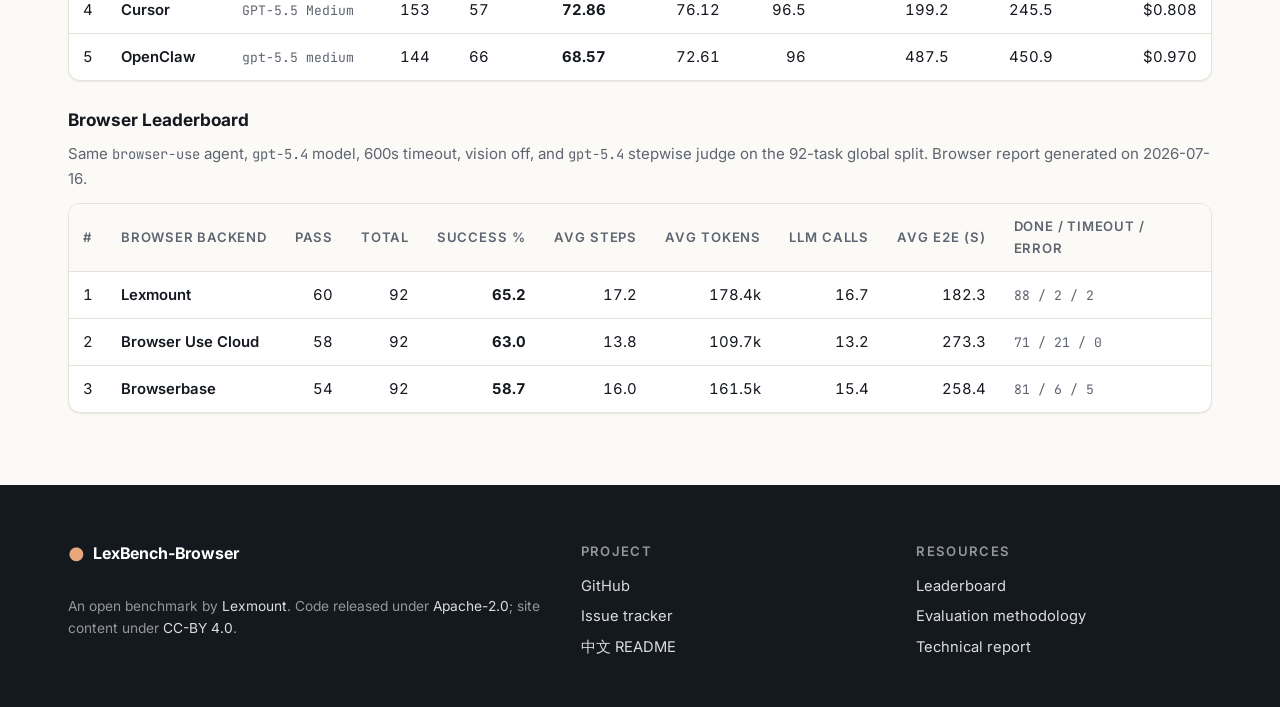
==== commit 8ef43472: "Add agent and browser leaderboards (#107)" ====
--- a/landing/index.html
+++ b/landing/index.html
@@ -332,17 +332,18 @@
   <div class="container">
     <h2 class="section-title">Leaderboard</h2>
     <p class="section-lede">
-      Snapshot results for browser-use on LexBench-Browser across 12 models. Click any header to
-      sort. Showing all 12 entries by success rate.
+      Snapshot results for LexBench-Browser. The model view compares browser-use across 13
+      models; the agent view compares five agents on the public 210-task split; the browser
+      view compares three cloud browser backends on the 92-task global split. Click any header
+      to sort.
     </p>
     <figure class="wide-fig efficiency-fig">
       <div class="efficiency-pdf-frame">
-        <object class="efficiency-pdf" data="assets/img/steps-success-tradeoff.pdf#toolbar=0&amp;navpanes=0&amp;scrollbar=0&amp;view=Fit" type="application/pdf" aria-label="Step-efficiency scatter plot comparing model success rate and average steps">
-          <img src="assets/img/steps-success-tradeoff.png" alt="Step-efficiency scatter plot comparing model success rate and average steps" loading="lazy">
-        </object>
+        <img src="assets/img/steps-success-tradeoff.png" alt="Step-efficiency scatter plot comparing model success rate and average steps" loading="lazy">
       </div>
       <figcaption>Model efficiency view: success rate versus average browser-agent steps.</figcaption>
     </figure>
+    <h3 class="lb-title">Model Leaderboard</h3>
     <div class="lb-wrap">
       <table class="lb-table" id="lb-table">
         <thead>
@@ -384,8 +385,17 @@
             <td class="num">15.4</td>
             <td class="num">132.2</td>
           </tr>
-          <tr data-rank="4" data-agent="browser-use" data-model="bu-2-0" data-browser="Lexmount" data-success="68.7" data-steps="17.50" data-e2e="323.8">
+          <tr data-rank="4" data-agent="browser-use" data-model="kimi-k3" data-browser="Lexmount" data-success="72.4" data-steps="14.65" data-e2e="515.6">
             <td class="num">4</td>
+            <td><span class="cell-strong">browser-use</span></td>
+            <td><code class="cell-mono">kimi-k3</code></td>
+            <td><span class="browser-pill">Lexmount</span></td>
+            <td class="num"><strong>72.4</strong></td>
+            <td class="num">14.7</td>
+            <td class="num">515.6</td>
+          </tr>
+          <tr data-rank="5" data-agent="browser-use" data-model="bu-2-0" data-browser="Lexmount" data-success="68.7" data-steps="17.50" data-e2e="323.8">
+            <td class="num">5</td>
             <td><span class="cell-strong">browser-use</span></td>
             <td><code class="cell-mono">bu-2-0</code></td>
             <td><span class="browser-pill">Lexmount</span></td>
@@ -393,8 +403,8 @@
             <td class="num">17.5</td>
             <td class="num">323.8</td>
           </tr>
-          <tr data-rank="5" data-agent="browser-use" data-model="glm-5.1" data-browser="Lexmount" data-success="68.2" data-steps="22.00" data-e2e="589.7">
-            <td class="num">5</td>
+          <tr data-rank="6" data-agent="browser-use" data-model="glm-5.1" data-browser="Lexmount" data-success="68.2" data-steps="22.00" data-e2e="589.7">
+            <td class="num">6</td>
             <td><span class="cell-strong">browser-use</span></td>
             <td><code class="cell-mono">glm-5.1</code></td>
             <td><span class="browser-pill">Lexmount</span></td>
@@ -402,8 +412,8 @@
             <td class="num">22.0</td>
             <td class="num">589.7</td>
           </tr>
-          <tr data-rank="6" data-agent="browser-use" data-model="glm-5.2" data-browser="Lexmount" data-success="66.2" data-steps="22.27" data-e2e="697.9">
-            <td class="num">6</td>
+          <tr data-rank="7" data-agent="browser-use" data-model="glm-5.2" data-browser="Lexmount" data-success="66.2" data-steps="22.27" data-e2e="697.9">
+            <td class="num">7</td>
             <td><span class="cell-strong">browser-use</span></td>
             <td><code class="cell-mono">glm-5.2</code></td>
             <td><span class="browser-pill">Lexmount</span></td>
@@ -411,8 +421,8 @@
             <td class="num">22.3</td>
             <td class="num">697.9</td>
           </tr>
-          <tr data-rank="7" data-agent="browser-use" data-model="qwen3.7-max" data-browser="Lexmount" data-success="65.8" data-steps="18.80" data-e2e="487.6">
-            <td class="num">7</td>
+          <tr data-rank="8" data-agent="browser-use" data-model="qwen3.7-max" data-browser="Lexmount" data-success="65.8" data-steps="18.80" data-e2e="487.6">
+            <td class="num">8</td>
             <td><span class="cell-strong">browser-use</span></td>
             <td><code class="cell-mono">qwen3.7-max</code></td>
             <td><span class="browser-pill">Lexmount</span></td>
@@ -420,8 +430,8 @@
             <td class="num">18.8</td>
             <td class="num">487.6</td>
           </tr>
-          <tr data-rank="8" data-agent="browser-use" data-model="gemini-3.1-pro-preview" data-browser="Lexmount" data-success="63.9" data-steps="12.60" data-e2e="368.6">
-            <td class="num">8</td>
+          <tr data-rank="9" data-agent="browser-use" data-model="gemini-3.1-pro-preview" data-browser="Lexmount" data-success="63.9" data-steps="12.60" data-e2e="368.6">
+            <td class="num">9</td>
             <td><span class="cell-strong">browser-use</span></td>
             <td><code class="cell-mono">gemini-3.1-pro-preview</code></td>
             <td><span class="browser-pill">Lexmount</span></td>
@@ -429,8 +439,8 @@
             <td class="num">12.6</td>
             <td class="num">368.6</td>
           </tr>
-          <tr data-rank="9" data-agent="browser-use" data-model="doubao-seed-2-0-pro" data-browser="Lexmount" data-success="61.8" data-steps="17.70" data-e2e="595.3">
-            <td class="num">9</td>
+          <tr data-rank="10" data-agent="browser-use" data-model="doubao-seed-2-0-pro" data-browser="Lexmount" data-success="61.8" data-steps="17.70" data-e2e="595.3">
+            <td class="num">10</td>
             <td><span class="cell-strong">browser-use</span></td>
             <td><code class="cell-mono">doubao-seed-2-0-pro</code></td>
             <td><span class="browser-pill">Lexmount</span></td>
@@ -438,8 +448,8 @@
             <td class="num">17.7</td>
             <td class="num">595.3</td>
           </tr>
-          <tr data-rank="10" data-agent="browser-use" data-model="gemini-3.5-flash" data-browser="Lexmount" data-success="58.6" data-steps="26.90" data-e2e="376.4">
-            <td class="num">10</td>
+          <tr data-rank="11" data-agent="browser-use" data-model="gemini-3.5-flash" data-browser="Lexmount" data-success="58.6" data-steps="26.90" data-e2e="376.4">
+            <td class="num">11</td>
             <td><span class="cell-strong">browser-use</span></td>
             <td><code class="cell-mono">gemini-3.5-flash</code></td>
             <td><span class="browser-pill">Lexmount</span></td>
@@ -447,8 +457,8 @@
             <td class="num">26.9</td>
             <td class="num">376.4</td>
           </tr>
-          <tr data-rank="11" data-agent="browser-use" data-model="kimi-k2.6" data-browser="Lexmount" data-success="53.3" data-steps="23.60" data-e2e="433.4">
-            <td class="num">11</td>
+          <tr data-rank="12" data-agent="browser-use" data-model="kimi-k2.6" data-browser="Lexmount" data-success="53.3" data-steps="23.60" data-e2e="433.4">
+            <td class="num">12</td>
             <td><span class="cell-strong">browser-use</span></td>
             <td><code class="cell-mono">kimi-k2.6</code></td>
             <td><span class="browser-pill">Lexmount</span></td>
@@ -456,14 +466,167 @@
             <td class="num">23.6</td>
             <td class="num">433.4</td>
           </tr>
-          <tr data-rank="12" data-agent="browser-use" data-model="MiniMax-M3" data-browser="Lexmount" data-success="40.1" data-steps="20.10" data-e2e="584.5">
-            <td class="num">12</td>
+          <tr data-rank="13" data-agent="browser-use" data-model="MiniMax-M3" data-browser="Lexmount" data-success="40.1" data-steps="20.10" data-e2e="584.5">
+            <td class="num">13</td>
             <td><span class="cell-strong">browser-use</span></td>
             <td><code class="cell-mono">MiniMax-M3</code></td>
             <td><span class="browser-pill">Lexmount</span></td>
             <td class="num"><strong>40.1</strong></td>
             <td class="num">20.1</td>
             <td class="num">584.5</td>
+          </tr>
+        </tbody>
+      </table>
+    </div>
+    <h3 class="lb-title">Agent Leaderboard</h3>
+    <p class="lb-note">
+      Same benchmark, split, Lexmount browser backend, 900s timeout, and <code>gpt-4.1</code>
+      stepwise judge. Main-agent report generated on 2026-07-14.
+    </p>
+    <div class="lb-wrap">
+      <table class="lb-table lb-table-wide">
+        <thead>
+          <tr>
+            <th data-key="rank">#</th>
+            <th data-key="agent">Agent</th>
+            <th data-key="model">Model / runtime</th>
+            <th data-key="pass" class="num">Pass</th>
+            <th data-key="fail" class="num">Fail</th>
+            <th data-key="success" class="num">Success&nbsp;%</th>
+            <th data-key="mean" class="num">Avg&nbsp;score</th>
+            <th data-key="median" class="num">Median</th>
+            <th data-key="success_time" class="num">Success&nbsp;e2e (s)</th>
+            <th data-key="fail_time" class="num">Fail&nbsp;e2e (s)</th>
+            <th data-key="success_cost" class="num">Success&nbsp;cost</th>
+          </tr>
+        </thead>
+        <tbody>
+          <tr data-rank="1" data-agent="Hermes" data-model="gpt-5.5 medium" data-pass="174" data-fail="36" data-success="82.86" data-mean="82.35" data-median="99" data-success_time="202.1" data-fail_time="98.9" data-success_cost="1.496">
+            <td class="num">1</td>
+            <td><span class="cell-strong">Hermes</span></td>
+            <td><code class="cell-mono">gpt-5.5 medium</code></td>
+            <td class="num">174</td>
+            <td class="num">36</td>
+            <td class="num"><strong>82.86</strong></td>
+            <td class="num">82.35</td>
+            <td class="num">99</td>
+            <td class="num">202.1</td>
+            <td class="num">98.9</td>
+            <td class="num">$1.496</td>
+          </tr>
+          <tr data-rank="2" data-agent="Codex" data-model="gpt-5.5 medium" data-pass="171" data-fail="39" data-success="81.43" data-mean="83.67" data-median="99" data-success_time="238.6" data-fail_time="323.8" data-success_cost="1.254">
+            <td class="num">2</td>
+            <td><span class="cell-strong">Codex</span></td>
+            <td><code class="cell-mono">gpt-5.5 medium</code></td>
+            <td class="num">171</td>
+            <td class="num">39</td>
+            <td class="num"><strong>81.43</strong></td>
+            <td class="num">83.67</td>
+            <td class="num">99</td>
+            <td class="num">238.6</td>
+            <td class="num">323.8</td>
+            <td class="num">$1.254</td>
+          </tr>
+          <tr data-rank="3" data-agent="Claude Code" data-model="gpt-5.5 medium" data-pass="156" data-fail="54" data-success="74.29" data-mean="77.64" data-median="95" data-success_time="194.4" data-fail_time="326.8" data-success_cost="0.771">
+            <td class="num">3</td>
+            <td><span class="cell-strong">Claude Code</span></td>
+            <td><code class="cell-mono">gpt-5.5 medium</code></td>
+            <td class="num">156</td>
+            <td class="num">54</td>
+            <td class="num"><strong>74.29</strong></td>
+            <td class="num">77.64</td>
+            <td class="num">95</td>
+            <td class="num">194.4</td>
+            <td class="num">326.8</td>
+            <td class="num">$0.771</td>
+          </tr>
+          <tr data-rank="4" data-agent="Cursor" data-model="GPT-5.5 Medium" data-pass="153" data-fail="57" data-success="72.86" data-mean="76.12" data-median="96.5" data-success_time="199.2" data-fail_time="245.5" data-success_cost="0.808">
+            <td class="num">4</td>
+            <td><span class="cell-strong">Cursor</span></td>
+            <td><code class="cell-mono">GPT-5.5 Medium</code></td>
+            <td class="num">153</td>
+            <td class="num">57</td>
+            <td class="num"><strong>72.86</strong></td>
+            <td class="num">76.12</td>
+            <td class="num">96.5</td>
+            <td class="num">199.2</td>
+            <td class="num">245.5</td>
+            <td class="num">$0.808</td>
+          </tr>
+          <tr data-rank="5" data-agent="OpenClaw" data-model="gpt-5.5 medium" data-pass="144" data-fail="66" data-success="68.57" data-mean="72.61" data-median="96" data-success_time="487.5" data-fail_time="450.9" data-success_cost="0.970">
+            <td class="num">5</td>
+            <td><span class="cell-strong">OpenClaw</span></td>
+            <td><code class="cell-mono">gpt-5.5 medium</code></td>
+            <td class="num">144</td>
+            <td class="num">66</td>
+            <td class="num"><strong>68.57</strong></td>
+            <td class="num">72.61</td>
+            <td class="num">96</td>
+            <td class="num">487.5</td>
+            <td class="num">450.9</td>
+            <td class="num">$0.970</td>
+          </tr>
+        </tbody>
+      </table>
+    </div>
+    <h3 class="lb-title">Browser Leaderboard</h3>
+    <p class="lb-note">
+      Same <code>browser-use</code> agent, <code>gpt-5.4</code> model, 600s timeout, vision off,
+      and <code>gpt-5.4</code> stepwise judge on the 92-task global split. Browser report generated
+      on 2026-07-16.
+    </p>
+    <div class="lb-wrap">
+      <table class="lb-table lb-table-wide">
+        <thead>
+          <tr>
+            <th data-key="rank">#</th>
+            <th data-key="browser">Browser backend</th>
+            <th data-key="pass" class="num">Pass</th>
+            <th data-key="total" class="num">Total</th>
+            <th data-key="success" class="num">Success&nbsp;%</th>
+            <th data-key="steps" class="num">Avg&nbsp;steps</th>
+            <th data-key="tokens" class="num">Avg&nbsp;tokens</th>
+            <th data-key="calls" class="num">LLM&nbsp;calls</th>
+            <th data-key="e2e" class="num">Avg&nbsp;e2e (s)</th>
+            <th data-key="status">Done / timeout / error</th>
+          </tr>
+        </thead>
+        <tbody>
+          <tr data-rank="1" data-browser="Lexmount" data-pass="60" data-total="92" data-success="65.2" data-steps="17.2" data-tokens="178400" data-calls="16.7" data-e2e="182.3" data-status="88/2/2">
+            <td class="num">1</td>
+            <td><span class="cell-strong">Lexmount</span></td>
+            <td class="num">60</td>
+            <td class="num">92</td>
+            <td class="num"><strong>65.2</strong></td>
+            <td class="num">17.2</td>
+            <td class="num">178.4k</td>
+            <td class="num">16.7</td>
+            <td class="num">182.3</td>
+            <td><code class="cell-mono">88 / 2 / 2</code></td>
+          </tr>
+          <tr data-rank="2" data-browser="Browser Use Cloud" data-pass="58" data-total="92" data-success="63.0" data-steps="13.8" data-tokens="109700" data-calls="13.2" data-e2e="273.3" data-status="71/21/0">
+            <td class="num">2</td>
+            <td><span class="cell-strong">Browser Use Cloud</span></td>
+            <td class="num">58</td>
+            <td class="num">92</td>
+            <td class="num"><strong>63.0</strong></td>
+            <td class="num">13.8</td>
+            <td class="num">109.7k</td>
+            <td class="num">13.2</td>
+            <td class="num">273.3</td>
+            <td><code class="cell-mono">71 / 21 / 0</code></td>
+          </tr>
+          <tr data-rank="3" data-browser="Browserbase" data-pass="54" data-total="92" data-success="58.7" data-steps="16.0" data-tokens="161500" data-calls="15.4" data-e2e="258.4" data-status="81/6/5">
+            <td class="num">3</td>
+            <td><span class="cell-strong">Browserbase</span></td>
+            <td class="num">54</td>
+            <td class="num">92</td>
+            <td class="num"><strong>58.7</strong></td>
+            <td class="num">16.0</td>
+            <td class="num">161.5k</td>
+            <td class="num">15.4</td>
+            <td class="num">258.4</td>
+            <td><code class="cell-mono">81 / 6 / 5</code></td>
           </tr>
         </tbody>
       </table>
--- a/landing/assets/style.css
+++ b/landing/assets/style.css
@@ -573,6 +573,17 @@
   border-radius: 999px;
   color: var(--text-muted);
 }
+.lb-title {
+  margin: 28px 0 10px;
+  font-size: 1.08rem;
+  line-height: 1.3;
+}
+.lb-note {
+  margin: 0 0 12px;
+  color: var(--text-muted);
+  font-size: 0.94rem;
+  line-height: 1.65;
+}
 .lb-wrap {
   background: var(--bg-card);
   border: 1px solid var(--border);
@@ -585,6 +596,12 @@
   border-collapse: collapse;
   font-size: 0.93rem;
   min-width: 720px;
+}
+.lb-table-wide {
+  min-width: 1120px;
+}
+.lb-table-wide tbody td {
+  white-space: nowrap;
 }
 .lb-table thead th {
   background: var(--bg);
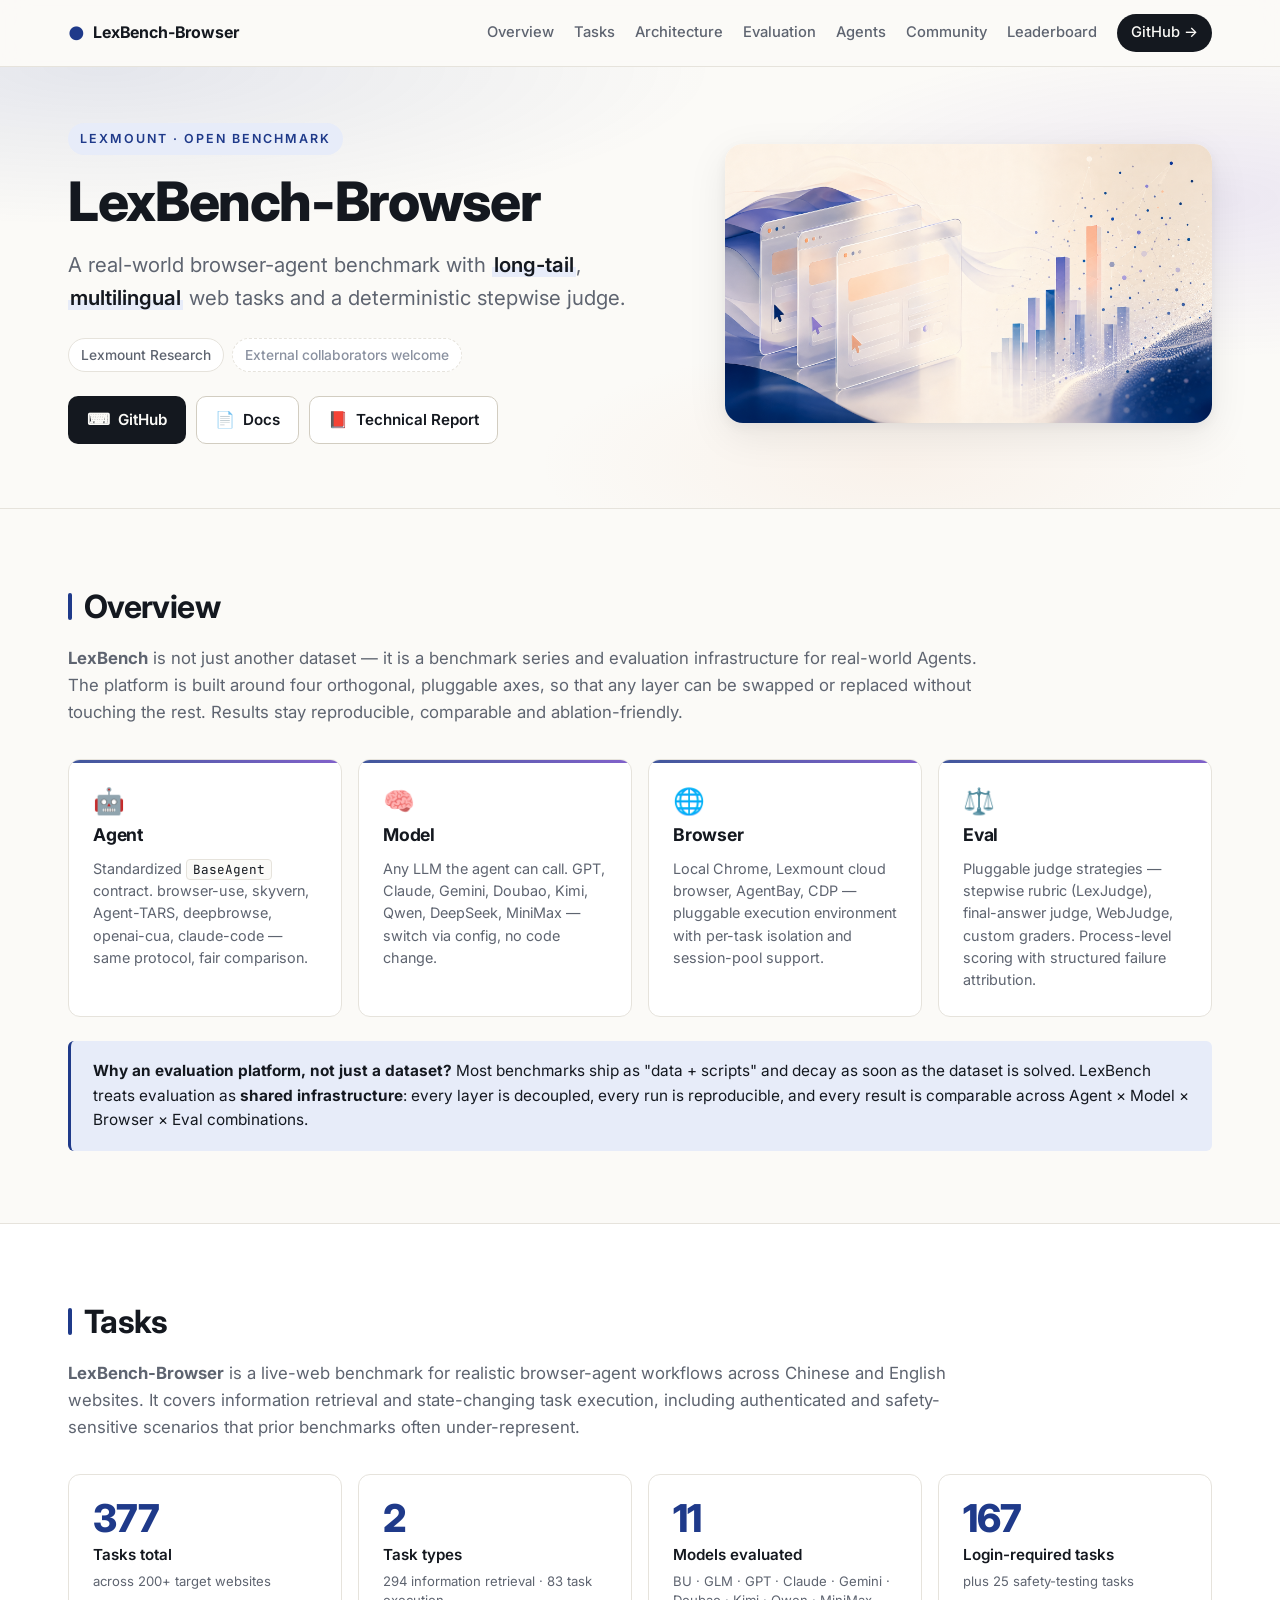
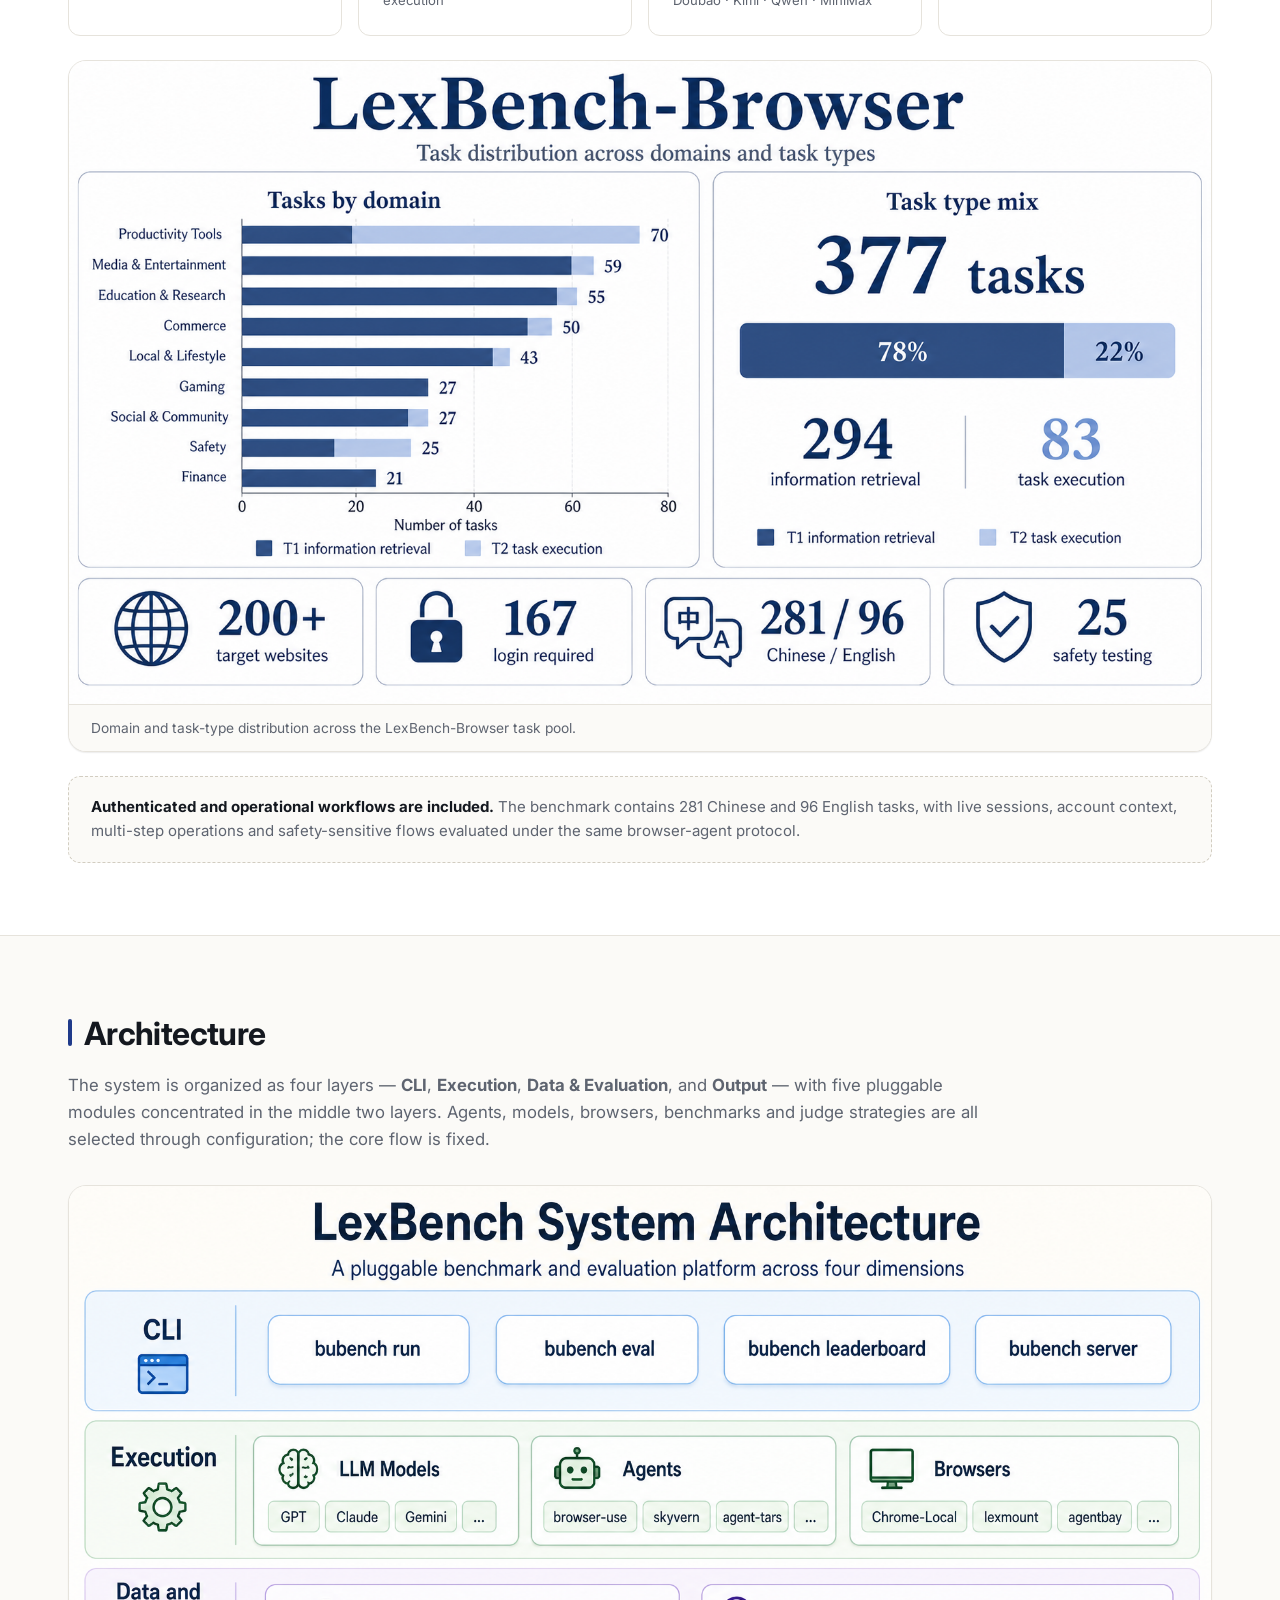
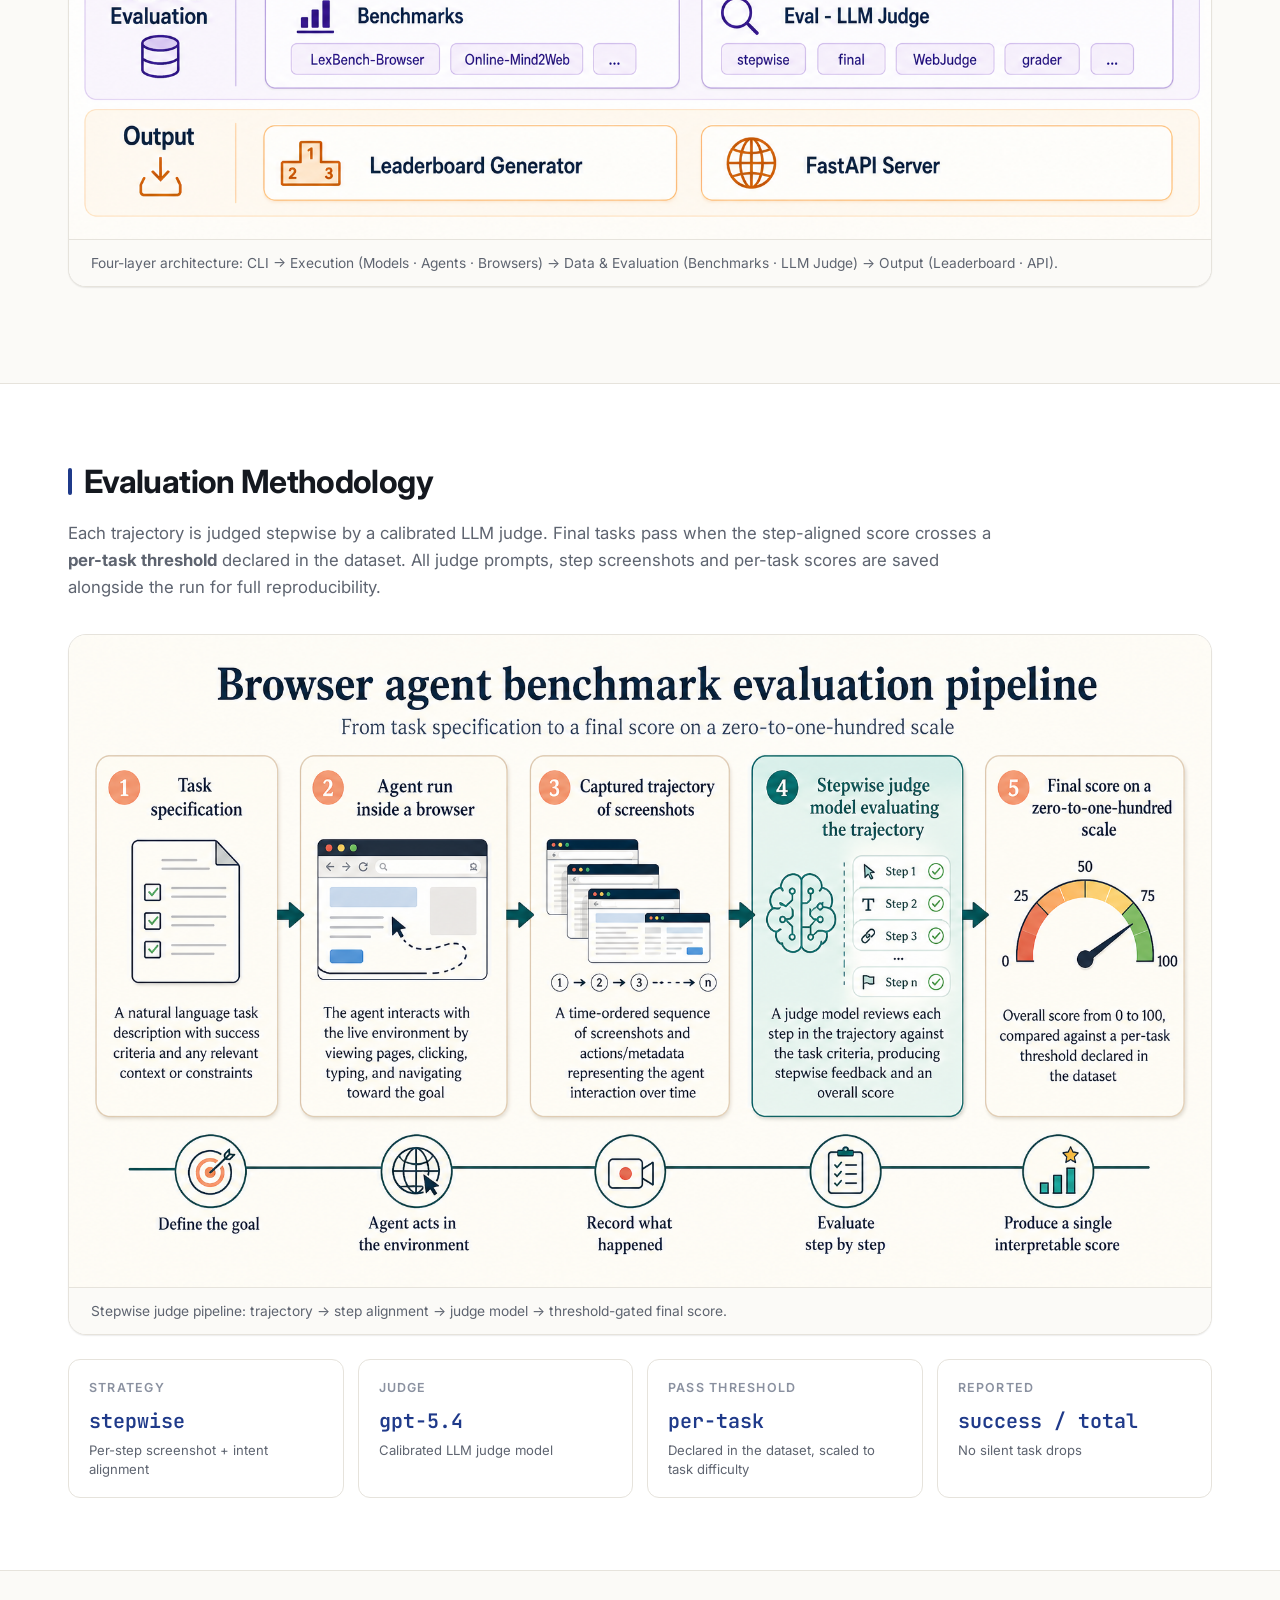
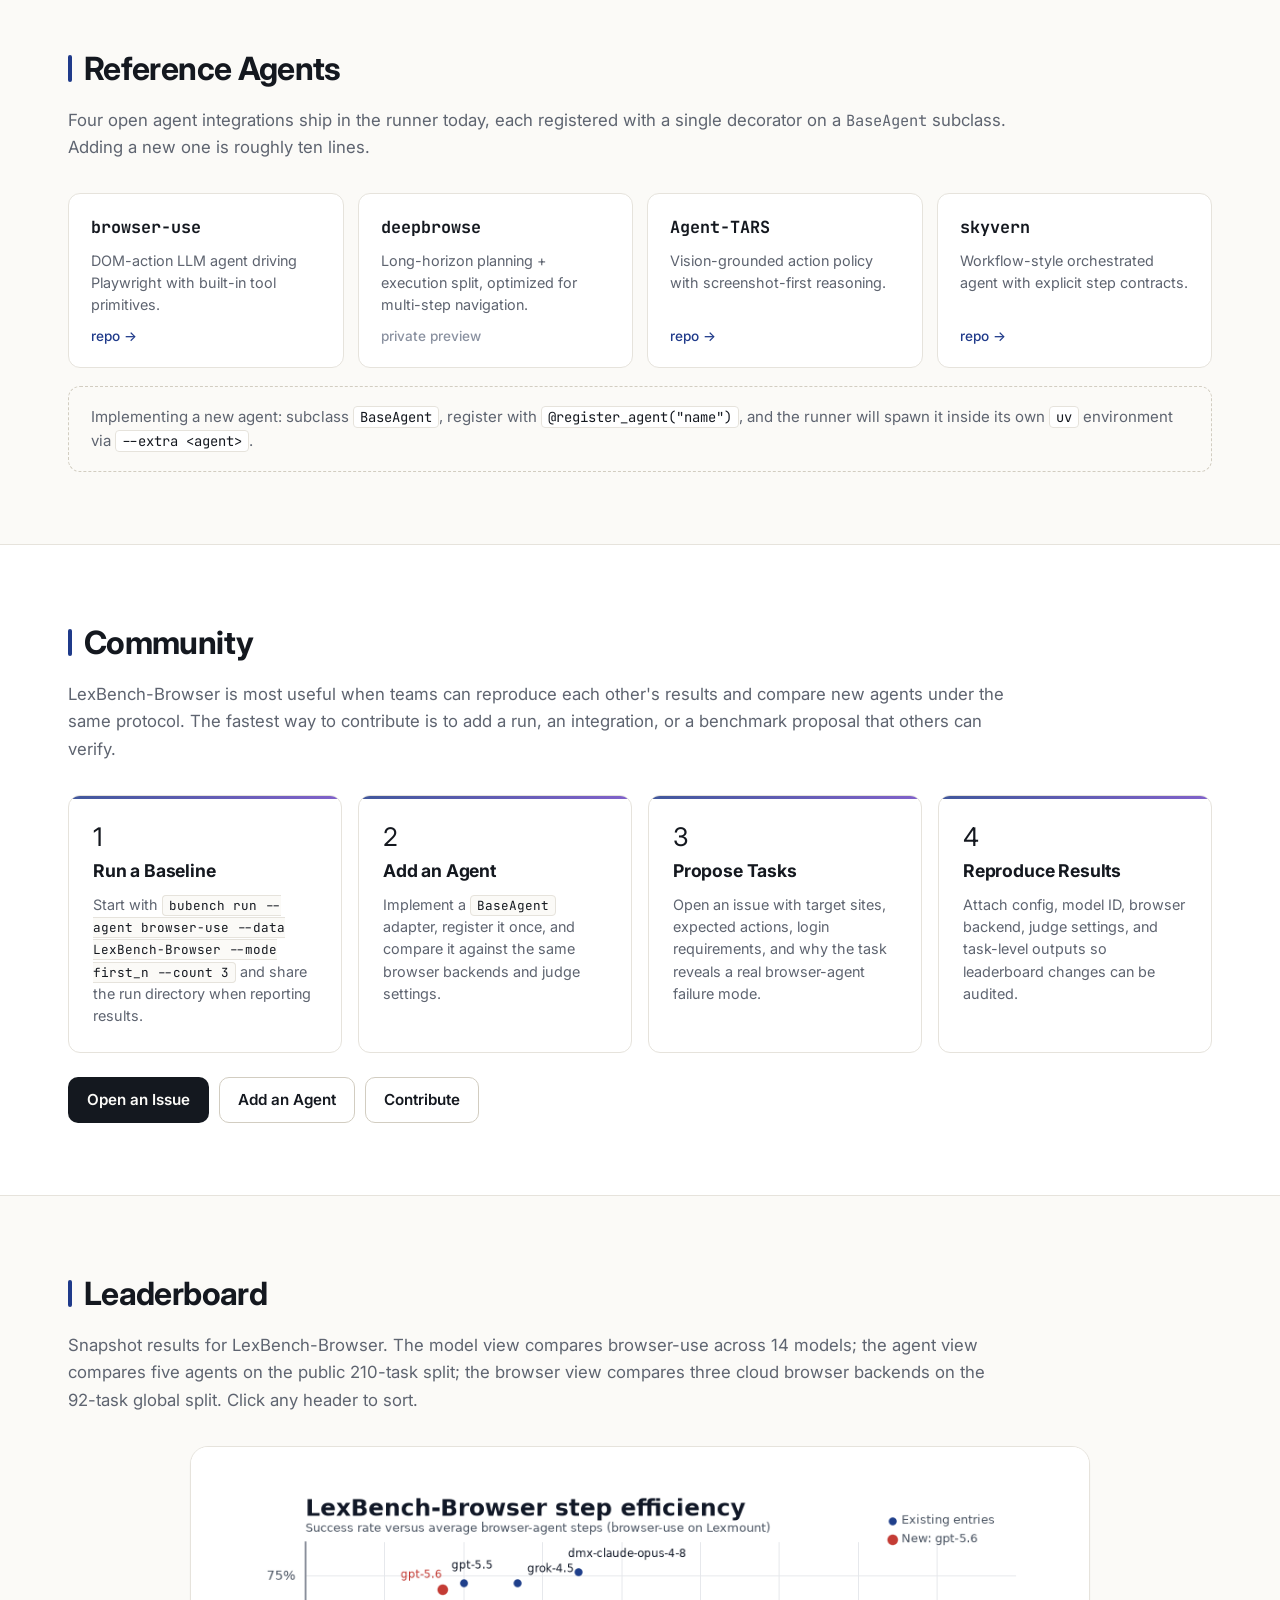
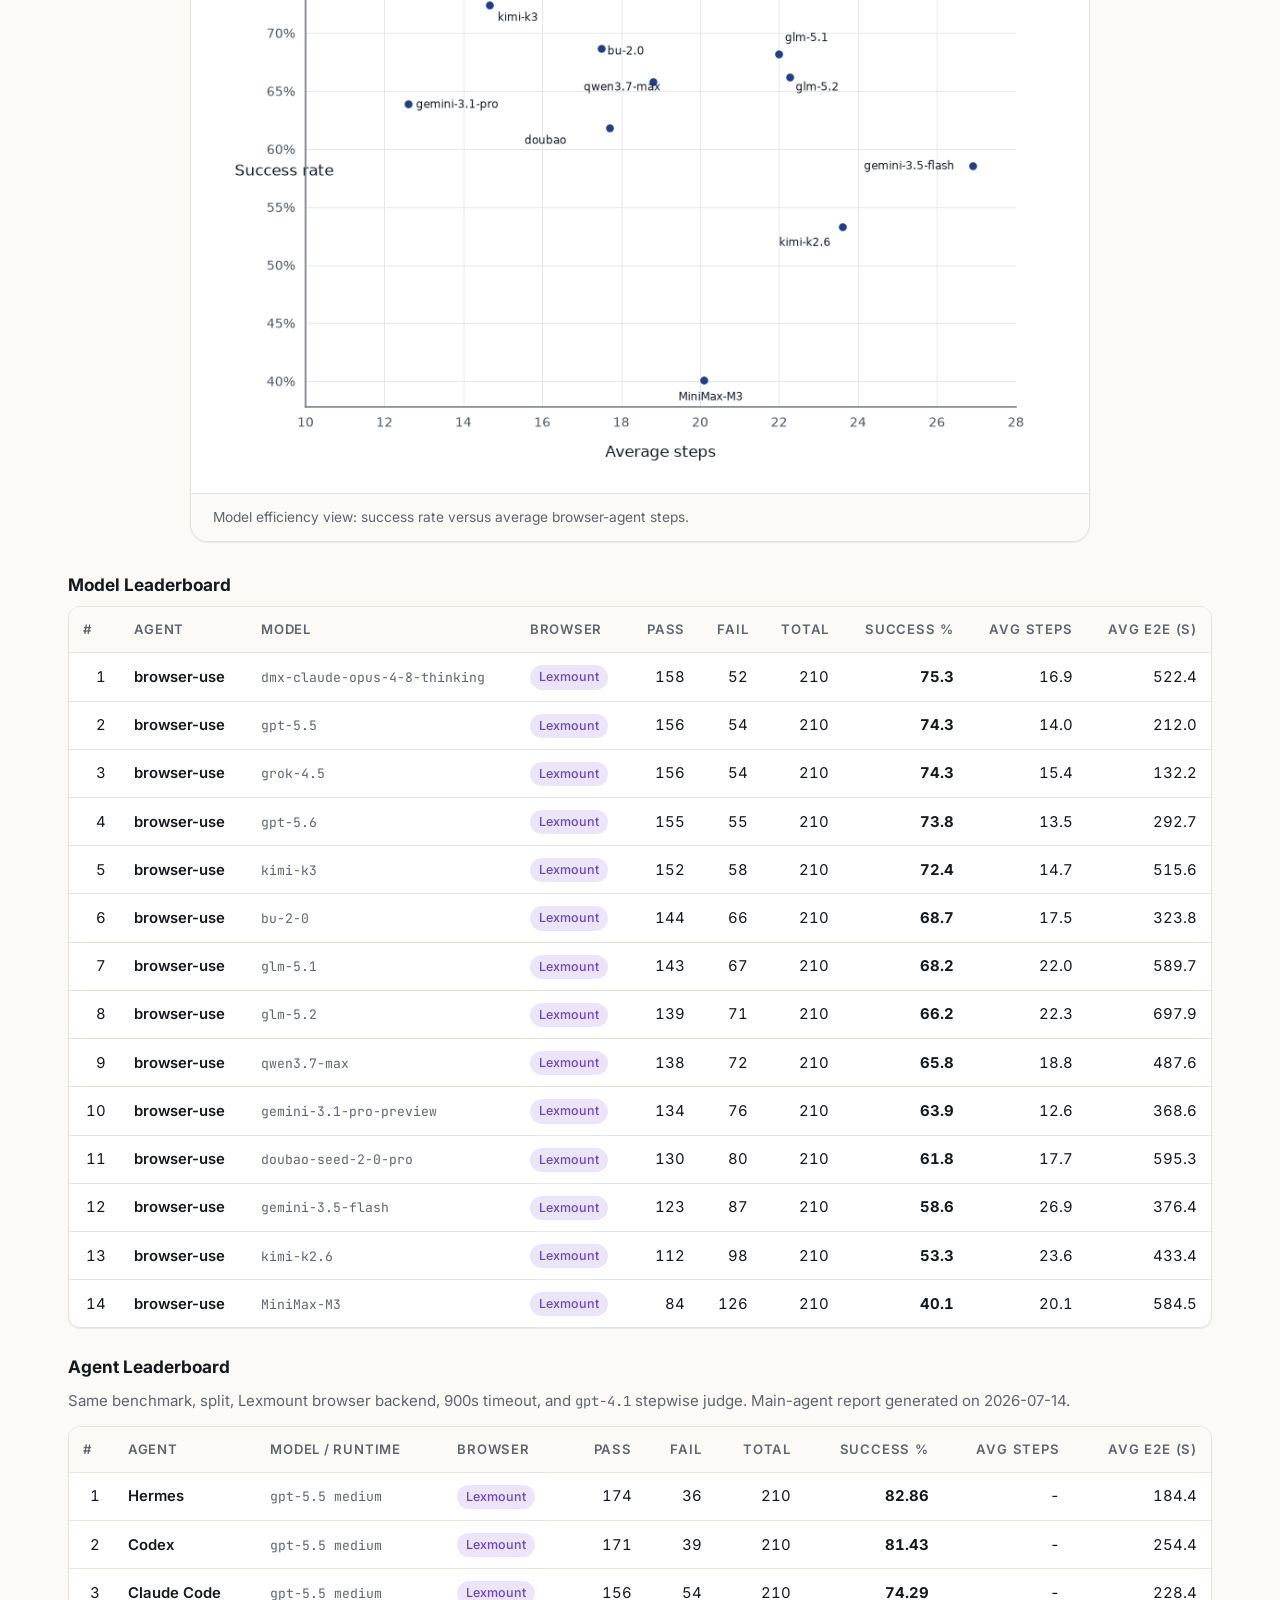
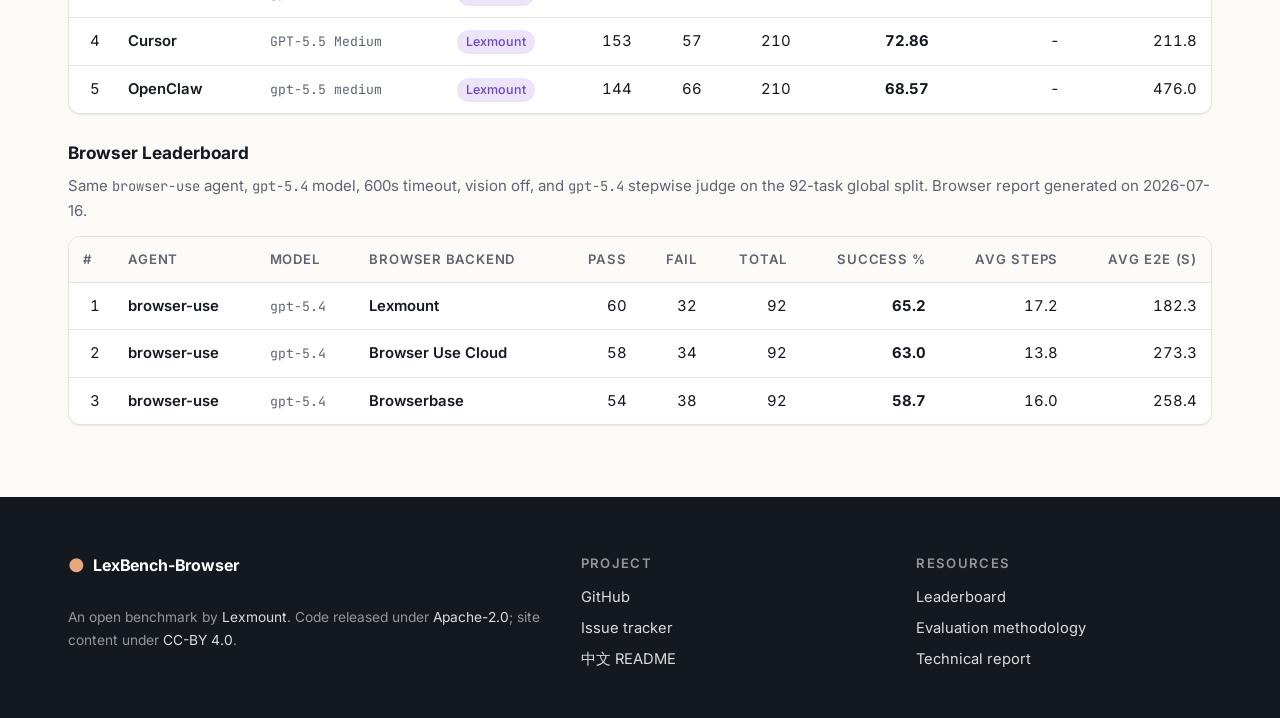
==== commit c91d5f28: "Update homepage leaderboard and browser-use timeout config (#108)" ====
--- a/landing/index.html
+++ b/landing/index.html
@@ -332,7 +332,7 @@
   <div class="container">
     <h2 class="section-title">Leaderboard</h2>
     <p class="section-lede">
-      Snapshot results for LexBench-Browser. The model view compares browser-use across 13
+      Snapshot results for LexBench-Browser. The model view compares browser-use across 14
       models; the agent view compares five agents on the public 210-task split; the browser
       view compares three cloud browser backends on the 92-task global split. Click any header
       to sort.
@@ -352,125 +352,179 @@
             <th data-key="agent">Agent</th>
             <th data-key="model">Model</th>
             <th data-key="browser">Browser</th>
+            <th data-key="pass" class="num">Pass</th>
+            <th data-key="fail" class="num">Fail</th>
+            <th data-key="total" class="num">Total</th>
             <th data-key="success" class="num">Success&nbsp;%</th>
             <th data-key="steps" class="num">Avg&nbsp;steps</th>
             <th data-key="e2e" class="num">Avg&nbsp;e2e (s)</th>
           </tr>
         </thead>
         <tbody>
-          <tr data-rank="1" data-agent="browser-use" data-model="dmx-claude-opus-4-8-thinking" data-browser="Lexmount" data-success="75.3" data-steps="16.90" data-e2e="522.4">
+          <tr data-rank="1" data-agent="browser-use" data-model="dmx-claude-opus-4-8-thinking" data-browser="Lexmount" data-pass="158" data-fail="52" data-total="210" data-success="75.3" data-steps="16.90" data-e2e="522.4">
             <td class="num">1</td>
             <td><span class="cell-strong">browser-use</span></td>
             <td><code class="cell-mono">dmx-claude-opus-4-8-thinking</code></td>
             <td><span class="browser-pill">Lexmount</span></td>
+            <td class="num">158</td>
+            <td class="num">52</td>
+            <td class="num">210</td>
             <td class="num"><strong>75.3</strong></td>
             <td class="num">16.9</td>
             <td class="num">522.4</td>
           </tr>
-          <tr data-rank="2" data-agent="browser-use" data-model="gpt-5.5" data-browser="Lexmount" data-success="74.3" data-steps="14.00" data-e2e="212.0">
+          <tr data-rank="2" data-agent="browser-use" data-model="gpt-5.5" data-browser="Lexmount" data-pass="156" data-fail="54" data-total="210" data-success="74.3" data-steps="14.00" data-e2e="212.0">
             <td class="num">2</td>
             <td><span class="cell-strong">browser-use</span></td>
             <td><code class="cell-mono">gpt-5.5</code></td>
             <td><span class="browser-pill">Lexmount</span></td>
+            <td class="num">156</td>
+            <td class="num">54</td>
+            <td class="num">210</td>
             <td class="num"><strong>74.3</strong></td>
             <td class="num">14.0</td>
             <td class="num">212.0</td>
           </tr>
-          <tr data-rank="3" data-agent="browser-use" data-model="grok-4.5" data-browser="Lexmount" data-success="74.3" data-steps="15.37" data-e2e="132.2">
+          <tr data-rank="3" data-agent="browser-use" data-model="grok-4.5" data-browser="Lexmount" data-pass="156" data-fail="54" data-total="210" data-success="74.3" data-steps="15.37" data-e2e="132.2">
             <td class="num">3</td>
             <td><span class="cell-strong">browser-use</span></td>
             <td><code class="cell-mono">grok-4.5</code></td>
             <td><span class="browser-pill">Lexmount</span></td>
+            <td class="num">156</td>
+            <td class="num">54</td>
+            <td class="num">210</td>
             <td class="num"><strong>74.3</strong></td>
             <td class="num">15.4</td>
             <td class="num">132.2</td>
           </tr>
-          <tr data-rank="4" data-agent="browser-use" data-model="kimi-k3" data-browser="Lexmount" data-success="72.4" data-steps="14.65" data-e2e="515.6">
+          <tr data-rank="4" data-agent="browser-use" data-model="gpt-5.6" data-browser="Lexmount" data-pass="155" data-fail="55" data-total="210" data-success="73.8" data-steps="13.46" data-e2e="292.7">
             <td class="num">4</td>
             <td><span class="cell-strong">browser-use</span></td>
+            <td><code class="cell-mono">gpt-5.6</code></td>
+            <td><span class="browser-pill">Lexmount</span></td>
+            <td class="num">155</td>
+            <td class="num">55</td>
+            <td class="num">210</td>
+            <td class="num"><strong>73.8</strong></td>
+            <td class="num">13.5</td>
+            <td class="num">292.7</td>
+          </tr>
+          <tr data-rank="5" data-agent="browser-use" data-model="kimi-k3" data-browser="Lexmount" data-pass="152" data-fail="58" data-total="210" data-success="72.4" data-steps="14.65" data-e2e="515.6">
+            <td class="num">5</td>
+            <td><span class="cell-strong">browser-use</span></td>
             <td><code class="cell-mono">kimi-k3</code></td>
             <td><span class="browser-pill">Lexmount</span></td>
+            <td class="num">152</td>
+            <td class="num">58</td>
+            <td class="num">210</td>
             <td class="num"><strong>72.4</strong></td>
             <td class="num">14.7</td>
             <td class="num">515.6</td>
           </tr>
-          <tr data-rank="5" data-agent="browser-use" data-model="bu-2-0" data-browser="Lexmount" data-success="68.7" data-steps="17.50" data-e2e="323.8">
-            <td class="num">5</td>
+          <tr data-rank="6" data-agent="browser-use" data-model="bu-2-0" data-browser="Lexmount" data-pass="144" data-fail="66" data-total="210" data-success="68.7" data-steps="17.50" data-e2e="323.8">
+            <td class="num">6</td>
             <td><span class="cell-strong">browser-use</span></td>
             <td><code class="cell-mono">bu-2-0</code></td>
             <td><span class="browser-pill">Lexmount</span></td>
+            <td class="num">144</td>
+            <td class="num">66</td>
+            <td class="num">210</td>
             <td class="num"><strong>68.7</strong></td>
             <td class="num">17.5</td>
             <td class="num">323.8</td>
           </tr>
-          <tr data-rank="6" data-agent="browser-use" data-model="glm-5.1" data-browser="Lexmount" data-success="68.2" data-steps="22.00" data-e2e="589.7">
-            <td class="num">6</td>
+          <tr data-rank="7" data-agent="browser-use" data-model="glm-5.1" data-browser="Lexmount" data-pass="143" data-fail="67" data-total="210" data-success="68.2" data-steps="22.00" data-e2e="589.7">
+            <td class="num">7</td>
             <td><span class="cell-strong">browser-use</span></td>
             <td><code class="cell-mono">glm-5.1</code></td>
             <td><span class="browser-pill">Lexmount</span></td>
+            <td class="num">143</td>
+            <td class="num">67</td>
+            <td class="num">210</td>
             <td class="num"><strong>68.2</strong></td>
             <td class="num">22.0</td>
             <td class="num">589.7</td>
           </tr>
-          <tr data-rank="7" data-agent="browser-use" data-model="glm-5.2" data-browser="Lexmount" data-success="66.2" data-steps="22.27" data-e2e="697.9">
-            <td class="num">7</td>
+          <tr data-rank="8" data-agent="browser-use" data-model="glm-5.2" data-browser="Lexmount" data-pass="139" data-fail="71" data-total="210" data-success="66.2" data-steps="22.27" data-e2e="697.9">
+            <td class="num">8</td>
             <td><span class="cell-strong">browser-use</span></td>
             <td><code class="cell-mono">glm-5.2</code></td>
             <td><span class="browser-pill">Lexmount</span></td>
+            <td class="num">139</td>
+            <td class="num">71</td>
+            <td class="num">210</td>
             <td class="num"><strong>66.2</strong></td>
             <td class="num">22.3</td>
             <td class="num">697.9</td>
           </tr>
-          <tr data-rank="8" data-agent="browser-use" data-model="qwen3.7-max" data-browser="Lexmount" data-success="65.8" data-steps="18.80" data-e2e="487.6">
-            <td class="num">8</td>
+          <tr data-rank="9" data-agent="browser-use" data-model="qwen3.7-max" data-browser="Lexmount" data-pass="138" data-fail="72" data-total="210" data-success="65.8" data-steps="18.80" data-e2e="487.6">
+            <td class="num">9</td>
             <td><span class="cell-strong">browser-use</span></td>
             <td><code class="cell-mono">qwen3.7-max</code></td>
             <td><span class="browser-pill">Lexmount</span></td>
+            <td class="num">138</td>
+            <td class="num">72</td>
+            <td class="num">210</td>
             <td class="num"><strong>65.8</strong></td>
             <td class="num">18.8</td>
             <td class="num">487.6</td>
           </tr>
-          <tr data-rank="9" data-agent="browser-use" data-model="gemini-3.1-pro-preview" data-browser="Lexmount" data-success="63.9" data-steps="12.60" data-e2e="368.6">
-            <td class="num">9</td>
+          <tr data-rank="10" data-agent="browser-use" data-model="gemini-3.1-pro-preview" data-browser="Lexmount" data-pass="134" data-fail="76" data-total="210" data-success="63.9" data-steps="12.60" data-e2e="368.6">
+            <td class="num">10</td>
             <td><span class="cell-strong">browser-use</span></td>
             <td><code class="cell-mono">gemini-3.1-pro-preview</code></td>
             <td><span class="browser-pill">Lexmount</span></td>
+            <td class="num">134</td>
+            <td class="num">76</td>
+            <td class="num">210</td>
             <td class="num"><strong>63.9</strong></td>
             <td class="num">12.6</td>
             <td class="num">368.6</td>
           </tr>
-          <tr data-rank="10" data-agent="browser-use" data-model="doubao-seed-2-0-pro" data-browser="Lexmount" data-success="61.8" data-steps="17.70" data-e2e="595.3">
-            <td class="num">10</td>
+          <tr data-rank="11" data-agent="browser-use" data-model="doubao-seed-2-0-pro" data-browser="Lexmount" data-pass="130" data-fail="80" data-total="210" data-success="61.8" data-steps="17.70" data-e2e="595.3">
+            <td class="num">11</td>
             <td><span class="cell-strong">browser-use</span></td>
             <td><code class="cell-mono">doubao-seed-2-0-pro</code></td>
             <td><span class="browser-pill">Lexmount</span></td>
+            <td class="num">130</td>
+            <td class="num">80</td>
+            <td class="num">210</td>
             <td class="num"><strong>61.8</strong></td>
             <td class="num">17.7</td>
             <td class="num">595.3</td>
           </tr>
-          <tr data-rank="11" data-agent="browser-use" data-model="gemini-3.5-flash" data-browser="Lexmount" data-success="58.6" data-steps="26.90" data-e2e="376.4">
-            <td class="num">11</td>
+          <tr data-rank="12" data-agent="browser-use" data-model="gemini-3.5-flash" data-browser="Lexmount" data-pass="123" data-fail="87" data-total="210" data-success="58.6" data-steps="26.90" data-e2e="376.4">
+            <td class="num">12</td>
             <td><span class="cell-strong">browser-use</span></td>
             <td><code class="cell-mono">gemini-3.5-flash</code></td>
             <td><span class="browser-pill">Lexmount</span></td>
+            <td class="num">123</td>
+            <td class="num">87</td>
+            <td class="num">210</td>
             <td class="num"><strong>58.6</strong></td>
             <td class="num">26.9</td>
             <td class="num">376.4</td>
           </tr>
-          <tr data-rank="12" data-agent="browser-use" data-model="kimi-k2.6" data-browser="Lexmount" data-success="53.3" data-steps="23.60" data-e2e="433.4">
-            <td class="num">12</td>
+          <tr data-rank="13" data-agent="browser-use" data-model="kimi-k2.6" data-browser="Lexmount" data-pass="112" data-fail="98" data-total="210" data-success="53.3" data-steps="23.60" data-e2e="433.4">
+            <td class="num">13</td>
             <td><span class="cell-strong">browser-use</span></td>
             <td><code class="cell-mono">kimi-k2.6</code></td>
             <td><span class="browser-pill">Lexmount</span></td>
+            <td class="num">112</td>
+            <td class="num">98</td>
+            <td class="num">210</td>
             <td class="num"><strong>53.3</strong></td>
             <td class="num">23.6</td>
             <td class="num">433.4</td>
           </tr>
-          <tr data-rank="13" data-agent="browser-use" data-model="MiniMax-M3" data-browser="Lexmount" data-success="40.1" data-steps="20.10" data-e2e="584.5">
-            <td class="num">13</td>
+          <tr data-rank="14" data-agent="browser-use" data-model="MiniMax-M3" data-browser="Lexmount" data-pass="84" data-fail="126" data-total="210" data-success="40.1" data-steps="20.10" data-e2e="584.5">
+            <td class="num">14</td>
             <td><span class="cell-strong">browser-use</span></td>
             <td><code class="cell-mono">MiniMax-M3</code></td>
             <td><span class="browser-pill">Lexmount</span></td>
+            <td class="num">84</td>
+            <td class="num">126</td>
+            <td class="num">210</td>
             <td class="num"><strong>40.1</strong></td>
             <td class="num">20.1</td>
             <td class="num">584.5</td>
@@ -490,81 +544,75 @@
             <th data-key="rank">#</th>
             <th data-key="agent">Agent</th>
             <th data-key="model">Model / runtime</th>
+            <th data-key="browser">Browser</th>
             <th data-key="pass" class="num">Pass</th>
             <th data-key="fail" class="num">Fail</th>
+            <th data-key="total" class="num">Total</th>
             <th data-key="success" class="num">Success&nbsp;%</th>
-            <th data-key="mean" class="num">Avg&nbsp;score</th>
-            <th data-key="median" class="num">Median</th>
-            <th data-key="success_time" class="num">Success&nbsp;e2e (s)</th>
-            <th data-key="fail_time" class="num">Fail&nbsp;e2e (s)</th>
-            <th data-key="success_cost" class="num">Success&nbsp;cost</th>
+            <th data-key="steps" class="num">Avg&nbsp;steps</th>
+            <th data-key="e2e" class="num">Avg&nbsp;e2e (s)</th>
           </tr>
         </thead>
         <tbody>
-          <tr data-rank="1" data-agent="Hermes" data-model="gpt-5.5 medium" data-pass="174" data-fail="36" data-success="82.86" data-mean="82.35" data-median="99" data-success_time="202.1" data-fail_time="98.9" data-success_cost="1.496">
+          <tr data-rank="1" data-agent="Hermes" data-model="gpt-5.5 medium" data-browser="Lexmount" data-pass="174" data-fail="36" data-total="210" data-success="82.86" data-steps="" data-e2e="184.4">
             <td class="num">1</td>
             <td><span class="cell-strong">Hermes</span></td>
             <td><code class="cell-mono">gpt-5.5 medium</code></td>
+            <td><span class="browser-pill">Lexmount</span></td>
             <td class="num">174</td>
             <td class="num">36</td>
+            <td class="num">210</td>
             <td class="num"><strong>82.86</strong></td>
-            <td class="num">82.35</td>
-            <td class="num">99</td>
-            <td class="num">202.1</td>
-            <td class="num">98.9</td>
-            <td class="num">$1.496</td>
-          </tr>
-          <tr data-rank="2" data-agent="Codex" data-model="gpt-5.5 medium" data-pass="171" data-fail="39" data-success="81.43" data-mean="83.67" data-median="99" data-success_time="238.6" data-fail_time="323.8" data-success_cost="1.254">
+            <td class="num">-</td>
+            <td class="num">184.4</td>
+          </tr>
+          <tr data-rank="2" data-agent="Codex" data-model="gpt-5.5 medium" data-browser="Lexmount" data-pass="171" data-fail="39" data-total="210" data-success="81.43" data-steps="" data-e2e="254.4">
             <td class="num">2</td>
             <td><span class="cell-strong">Codex</span></td>
             <td><code class="cell-mono">gpt-5.5 medium</code></td>
+            <td><span class="browser-pill">Lexmount</span></td>
             <td class="num">171</td>
             <td class="num">39</td>
+            <td class="num">210</td>
             <td class="num"><strong>81.43</strong></td>
-            <td class="num">83.67</td>
-            <td class="num">99</td>
-            <td class="num">238.6</td>
-            <td class="num">323.8</td>
-            <td class="num">$1.254</td>
-          </tr>
-          <tr data-rank="3" data-agent="Claude Code" data-model="gpt-5.5 medium" data-pass="156" data-fail="54" data-success="74.29" data-mean="77.64" data-median="95" data-success_time="194.4" data-fail_time="326.8" data-success_cost="0.771">
+            <td class="num">-</td>
+            <td class="num">254.4</td>
+          </tr>
+          <tr data-rank="3" data-agent="Claude Code" data-model="gpt-5.5 medium" data-browser="Lexmount" data-pass="156" data-fail="54" data-total="210" data-success="74.29" data-steps="" data-e2e="228.4">
             <td class="num">3</td>
             <td><span class="cell-strong">Claude Code</span></td>
             <td><code class="cell-mono">gpt-5.5 medium</code></td>
+            <td><span class="browser-pill">Lexmount</span></td>
             <td class="num">156</td>
             <td class="num">54</td>
+            <td class="num">210</td>
             <td class="num"><strong>74.29</strong></td>
-            <td class="num">77.64</td>
-            <td class="num">95</td>
-            <td class="num">194.4</td>
-            <td class="num">326.8</td>
-            <td class="num">$0.771</td>
-          </tr>
-          <tr data-rank="4" data-agent="Cursor" data-model="GPT-5.5 Medium" data-pass="153" data-fail="57" data-success="72.86" data-mean="76.12" data-median="96.5" data-success_time="199.2" data-fail_time="245.5" data-success_cost="0.808">
+            <td class="num">-</td>
+            <td class="num">228.4</td>
+          </tr>
+          <tr data-rank="4" data-agent="Cursor" data-model="GPT-5.5 Medium" data-browser="Lexmount" data-pass="153" data-fail="57" data-total="210" data-success="72.86" data-steps="" data-e2e="211.8">
             <td class="num">4</td>
             <td><span class="cell-strong">Cursor</span></td>
             <td><code class="cell-mono">GPT-5.5 Medium</code></td>
+            <td><span class="browser-pill">Lexmount</span></td>
             <td class="num">153</td>
             <td class="num">57</td>
+            <td class="num">210</td>
             <td class="num"><strong>72.86</strong></td>
-            <td class="num">76.12</td>
-            <td class="num">96.5</td>
-            <td class="num">199.2</td>
-            <td class="num">245.5</td>
-            <td class="num">$0.808</td>
-          </tr>
-          <tr data-rank="5" data-agent="OpenClaw" data-model="gpt-5.5 medium" data-pass="144" data-fail="66" data-success="68.57" data-mean="72.61" data-median="96" data-success_time="487.5" data-fail_time="450.9" data-success_cost="0.970">
+            <td class="num">-</td>
+            <td class="num">211.8</td>
+          </tr>
+          <tr data-rank="5" data-agent="OpenClaw" data-model="gpt-5.5 medium" data-browser="Lexmount" data-pass="144" data-fail="66" data-total="210" data-success="68.57" data-steps="" data-e2e="476.0">
             <td class="num">5</td>
             <td><span class="cell-strong">OpenClaw</span></td>
             <td><code class="cell-mono">gpt-5.5 medium</code></td>
+            <td><span class="browser-pill">Lexmount</span></td>
             <td class="num">144</td>
             <td class="num">66</td>
+            <td class="num">210</td>
             <td class="num"><strong>68.57</strong></td>
-            <td class="num">72.61</td>
-            <td class="num">96</td>
-            <td class="num">487.5</td>
-            <td class="num">450.9</td>
-            <td class="num">$0.970</td>
+            <td class="num">-</td>
+            <td class="num">476.0</td>
           </tr>
         </tbody>
       </table>
@@ -580,53 +628,53 @@
         <thead>
           <tr>
             <th data-key="rank">#</th>
+            <th data-key="agent">Agent</th>
+            <th data-key="model">Model</th>
             <th data-key="browser">Browser backend</th>
             <th data-key="pass" class="num">Pass</th>
+            <th data-key="fail" class="num">Fail</th>
             <th data-key="total" class="num">Total</th>
             <th data-key="success" class="num">Success&nbsp;%</th>
             <th data-key="steps" class="num">Avg&nbsp;steps</th>
-            <th data-key="tokens" class="num">Avg&nbsp;tokens</th>
-            <th data-key="calls" class="num">LLM&nbsp;calls</th>
             <th data-key="e2e" class="num">Avg&nbsp;e2e (s)</th>
-            <th data-key="status">Done / timeout / error</th>
           </tr>
         </thead>
         <tbody>
-          <tr data-rank="1" data-browser="Lexmount" data-pass="60" data-total="92" data-success="65.2" data-steps="17.2" data-tokens="178400" data-calls="16.7" data-e2e="182.3" data-status="88/2/2">
+          <tr data-rank="1" data-agent="browser-use" data-model="gpt-5.4" data-browser="Lexmount" data-pass="60" data-fail="32" data-total="92" data-success="65.2" data-steps="17.2" data-e2e="182.3">
             <td class="num">1</td>
+            <td><span class="cell-strong">browser-use</span></td>
+            <td><code class="cell-mono">gpt-5.4</code></td>
             <td><span class="cell-strong">Lexmount</span></td>
             <td class="num">60</td>
+            <td class="num">32</td>
             <td class="num">92</td>
             <td class="num"><strong>65.2</strong></td>
             <td class="num">17.2</td>
-            <td class="num">178.4k</td>
-            <td class="num">16.7</td>
             <td class="num">182.3</td>
-            <td><code class="cell-mono">88 / 2 / 2</code></td>
-          </tr>
-          <tr data-rank="2" data-browser="Browser Use Cloud" data-pass="58" data-total="92" data-success="63.0" data-steps="13.8" data-tokens="109700" data-calls="13.2" data-e2e="273.3" data-status="71/21/0">
+          </tr>
+          <tr data-rank="2" data-agent="browser-use" data-model="gpt-5.4" data-browser="Browser Use Cloud" data-pass="58" data-fail="34" data-total="92" data-success="63.0" data-steps="13.8" data-e2e="273.3">
             <td class="num">2</td>
+            <td><span class="cell-strong">browser-use</span></td>
+            <td><code class="cell-mono">gpt-5.4</code></td>
             <td><span class="cell-strong">Browser Use Cloud</span></td>
             <td class="num">58</td>
+            <td class="num">34</td>
             <td class="num">92</td>
             <td class="num"><strong>63.0</strong></td>
             <td class="num">13.8</td>
-            <td class="num">109.7k</td>
-            <td class="num">13.2</td>
             <td class="num">273.3</td>
-            <td><code class="cell-mono">71 / 21 / 0</code></td>
-          </tr>
-          <tr data-rank="3" data-browser="Browserbase" data-pass="54" data-total="92" data-success="58.7" data-steps="16.0" data-tokens="161500" data-calls="15.4" data-e2e="258.4" data-status="81/6/5">
+          </tr>
+          <tr data-rank="3" data-agent="browser-use" data-model="gpt-5.4" data-browser="Browserbase" data-pass="54" data-fail="38" data-total="92" data-success="58.7" data-steps="16.0" data-e2e="258.4">
             <td class="num">3</td>
+            <td><span class="cell-strong">browser-use</span></td>
+            <td><code class="cell-mono">gpt-5.4</code></td>
             <td><span class="cell-strong">Browserbase</span></td>
             <td class="num">54</td>
+            <td class="num">38</td>
             <td class="num">92</td>
             <td class="num"><strong>58.7</strong></td>
             <td class="num">16.0</td>
-            <td class="num">161.5k</td>
-            <td class="num">15.4</td>
             <td class="num">258.4</td>
-            <td><code class="cell-mono">81 / 6 / 5</code></td>
           </tr>
         </tbody>
       </table>
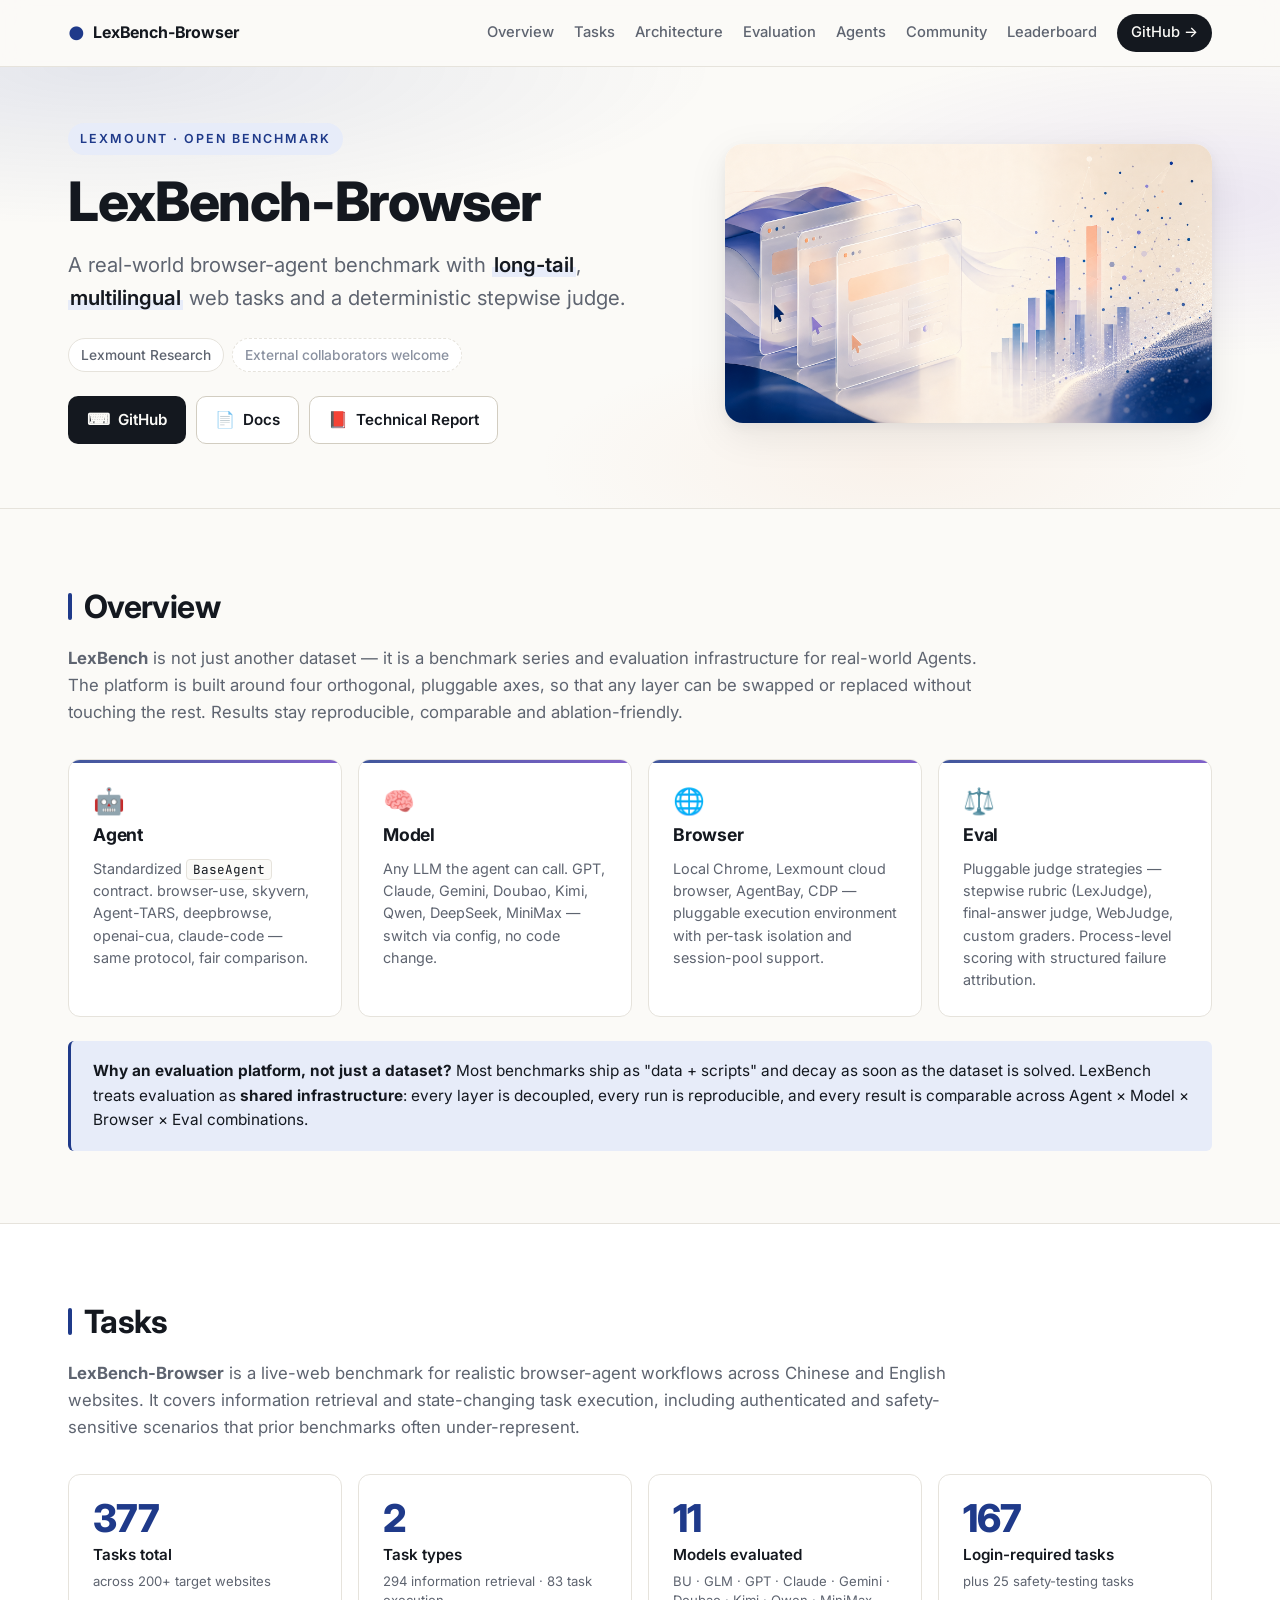
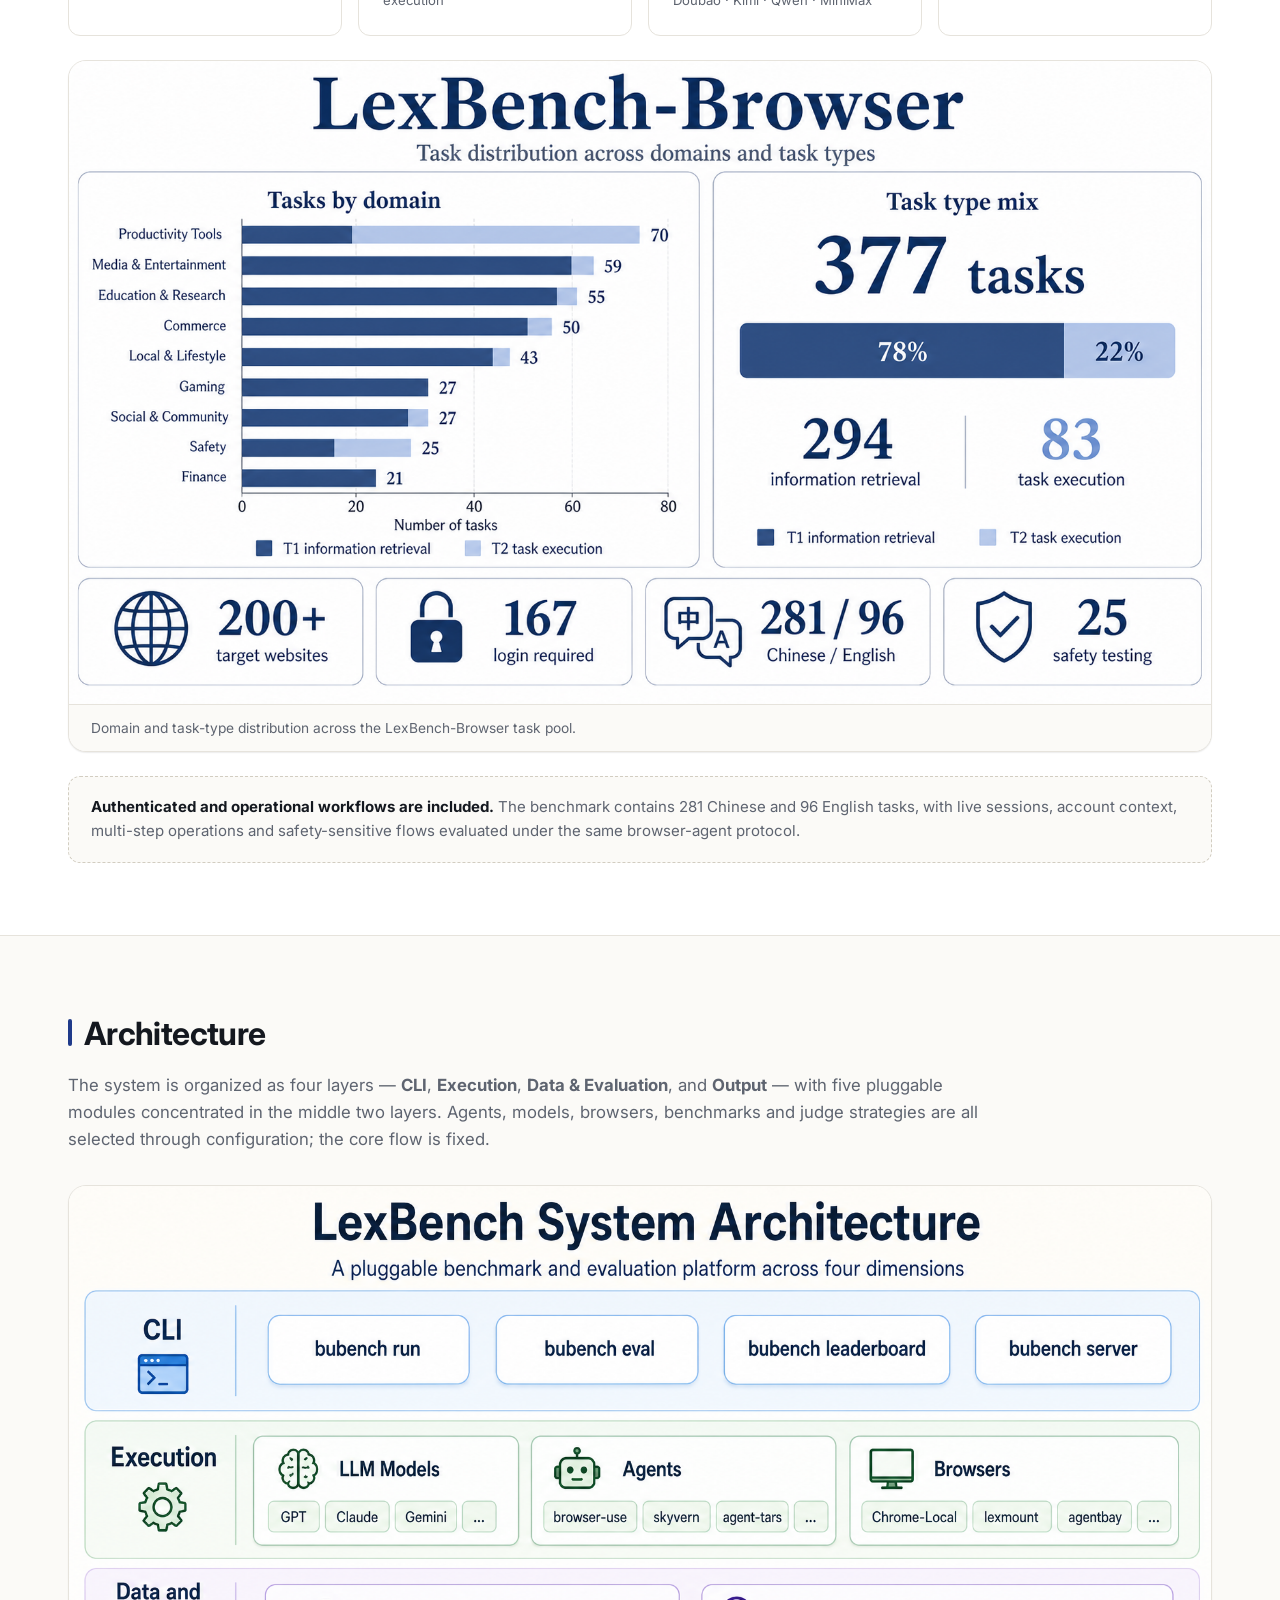
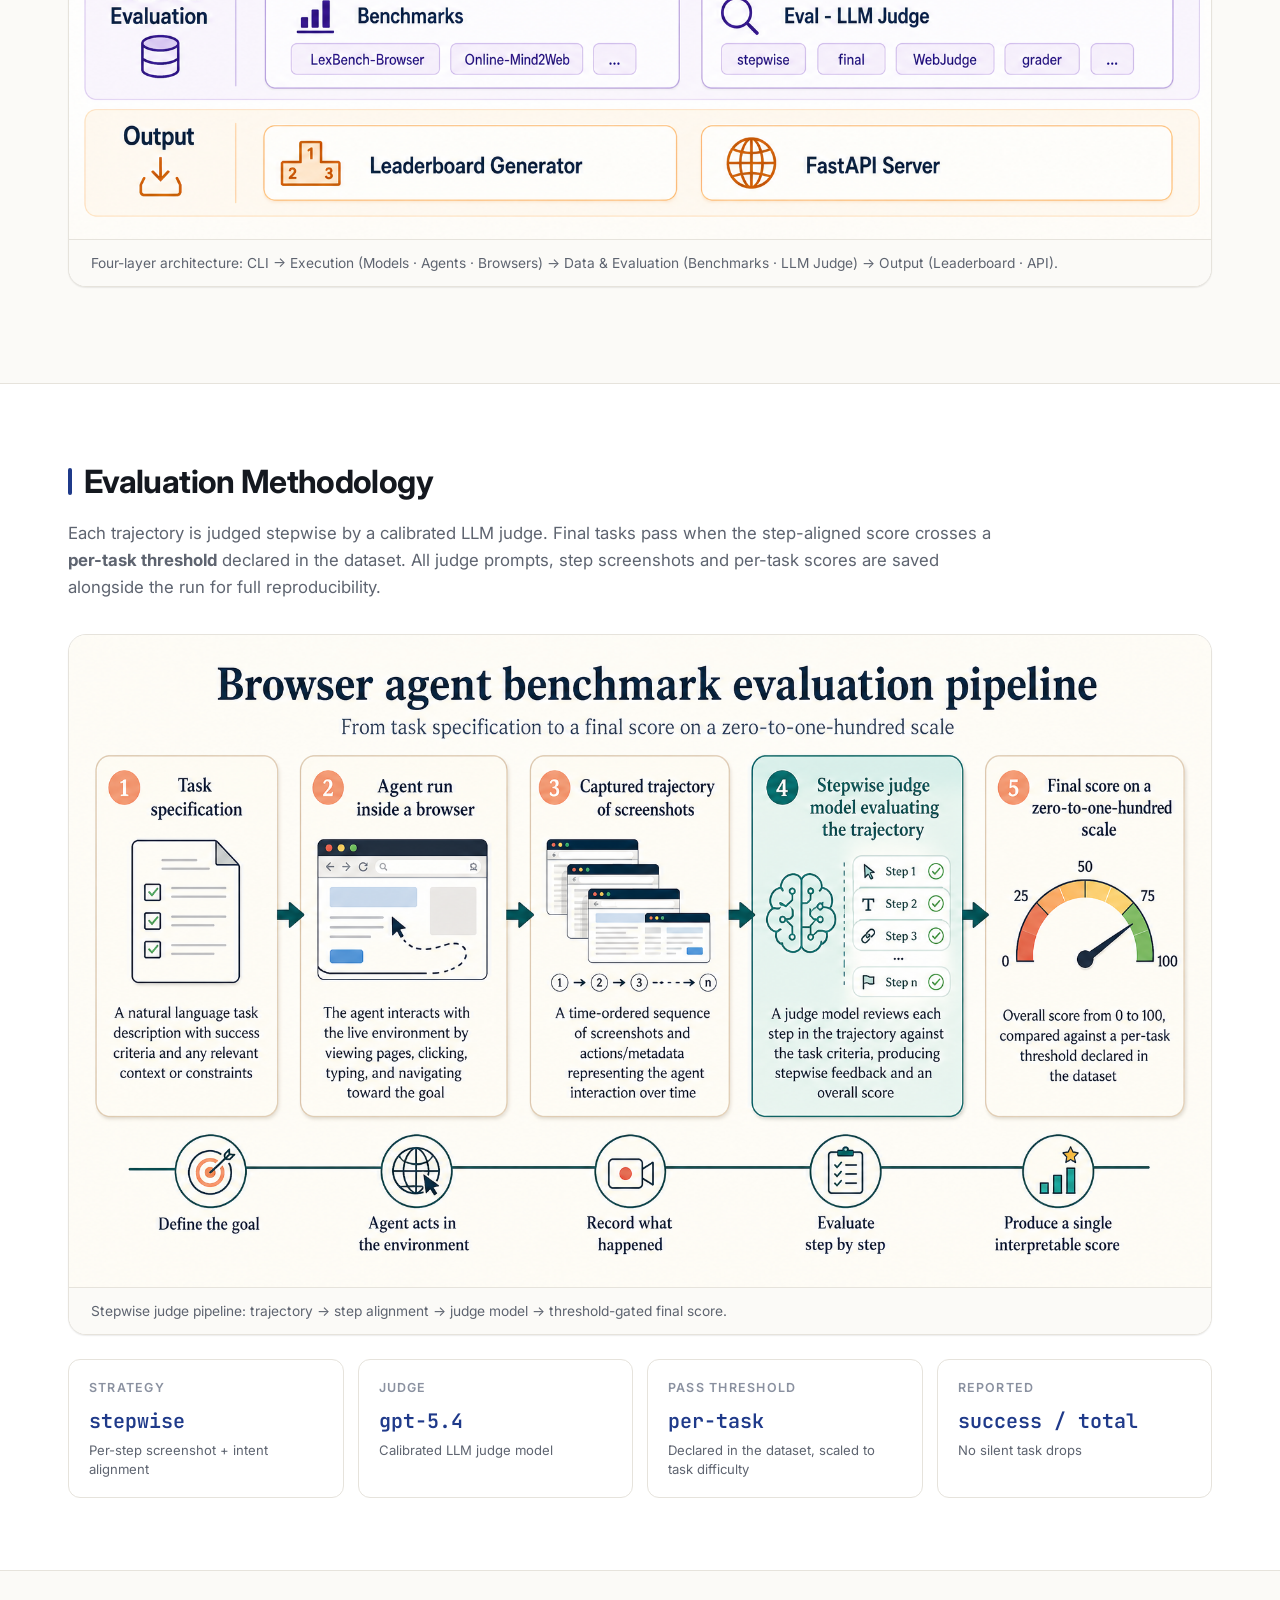
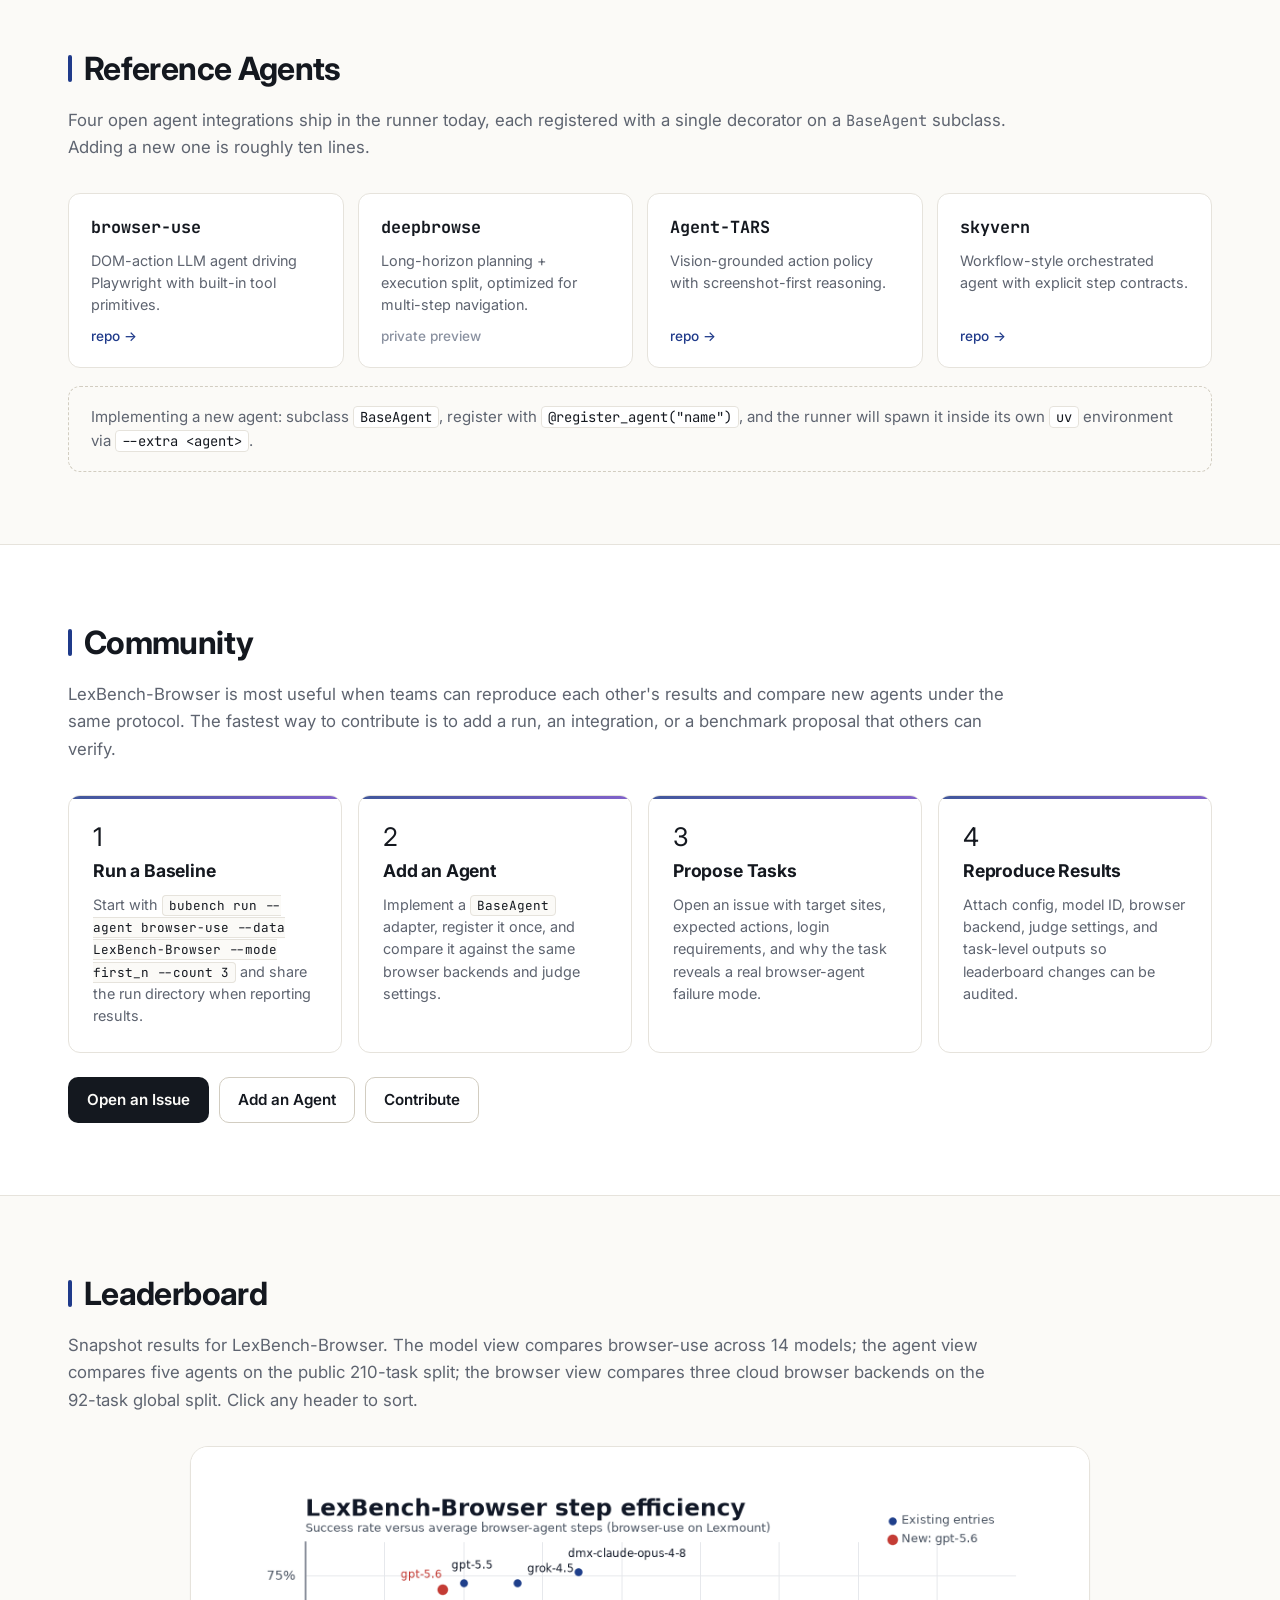
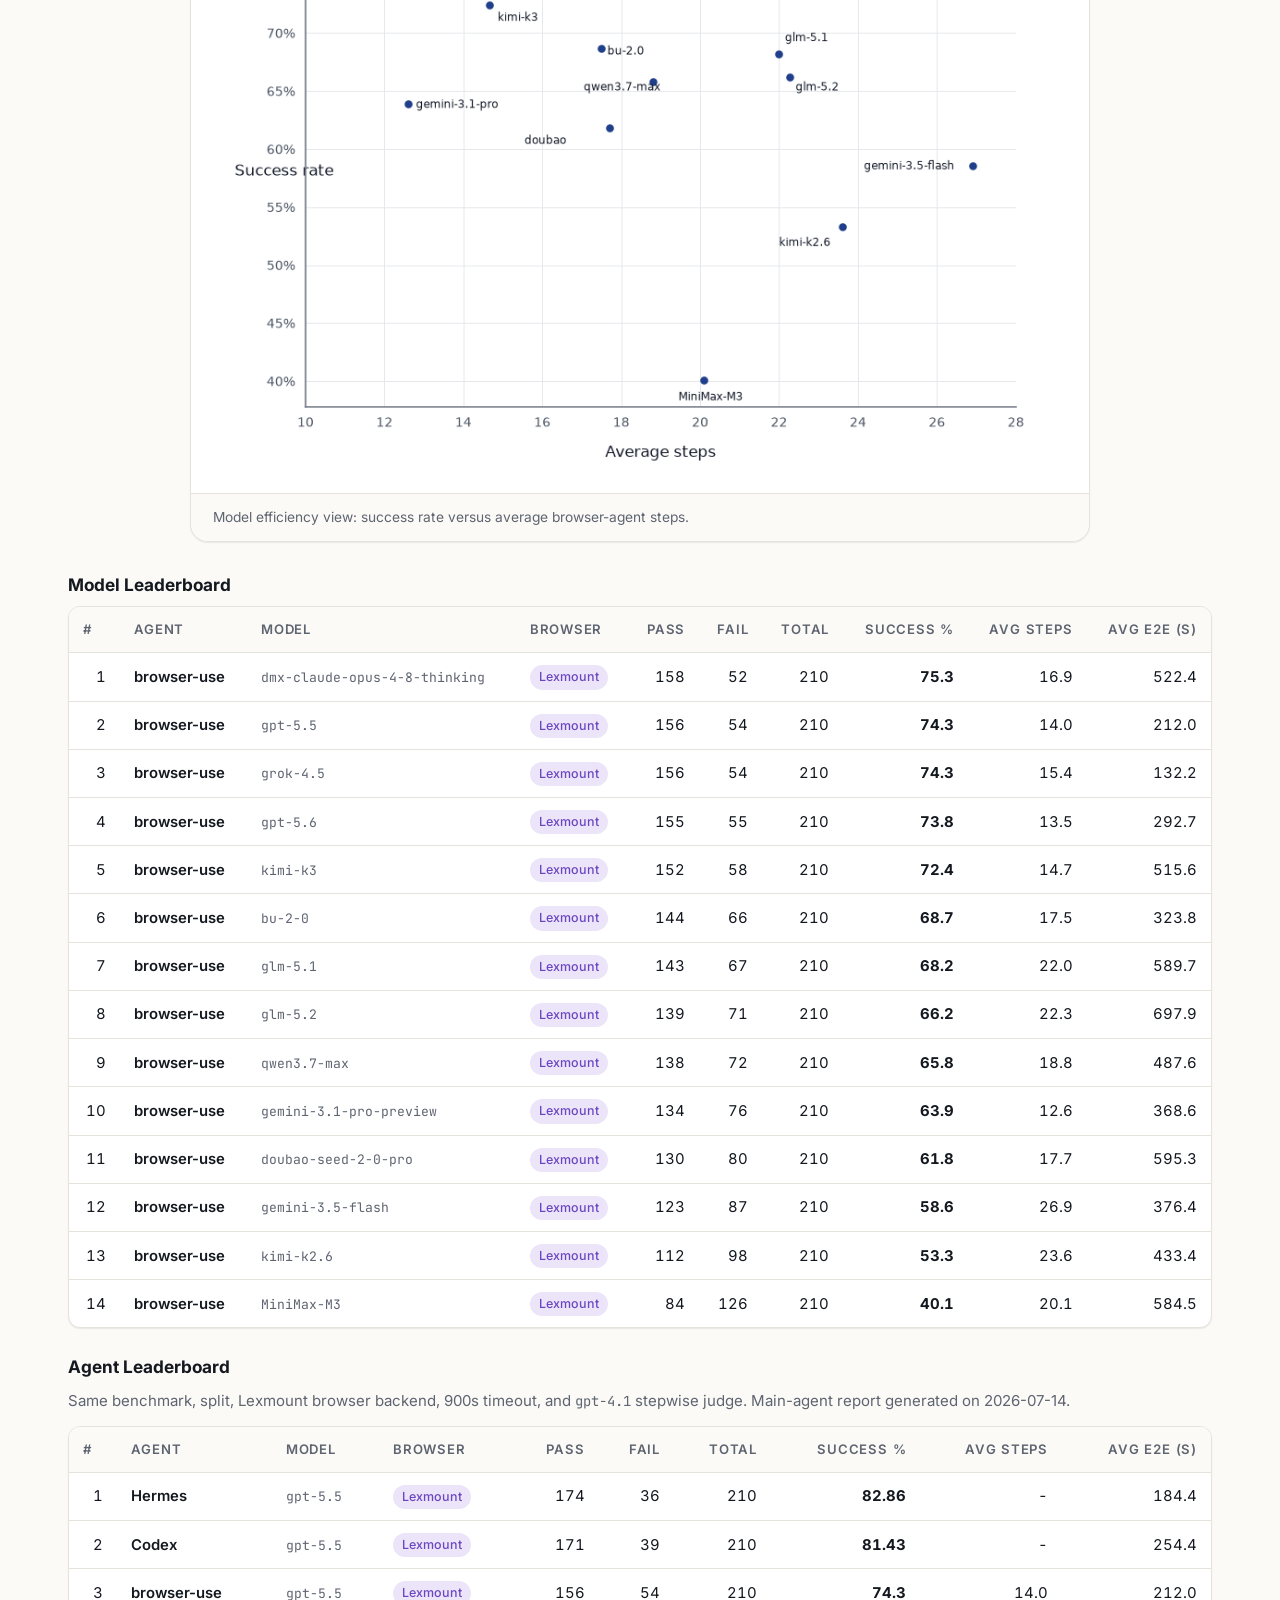
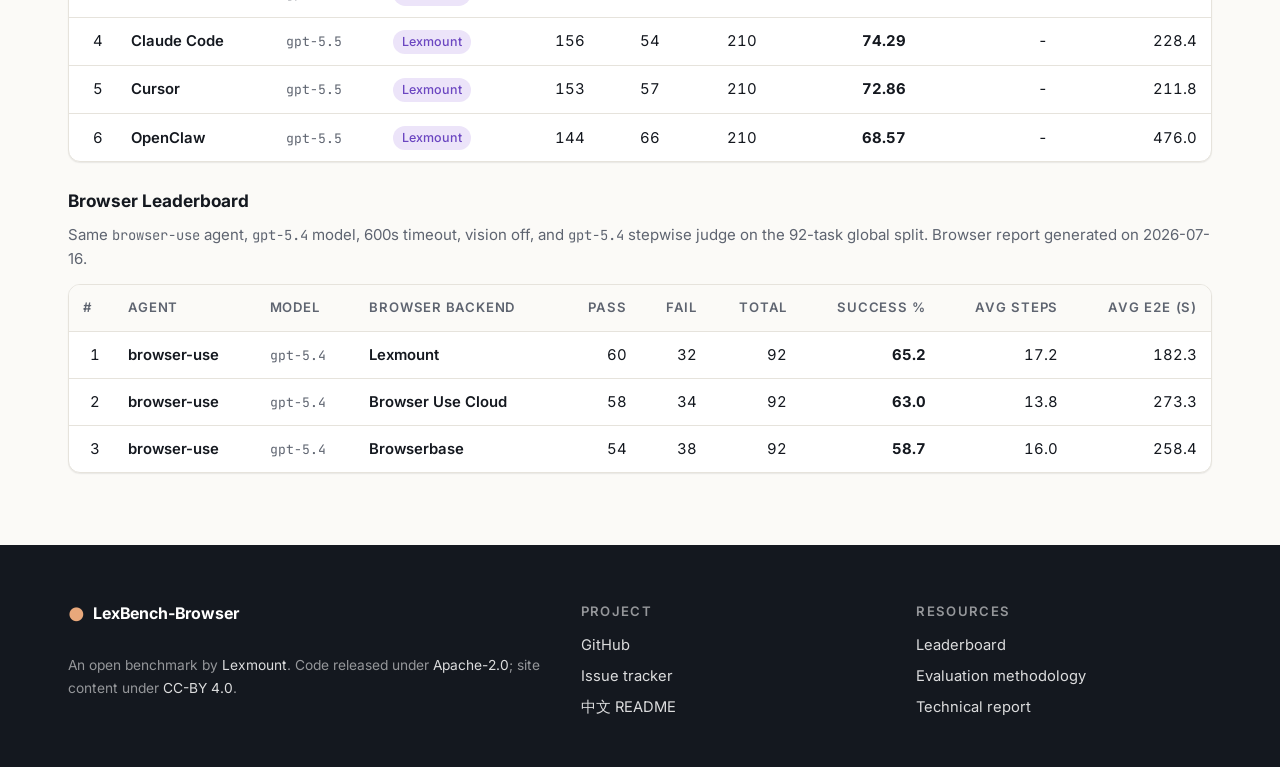
==== commit 05a8aed3: "Fix agent leaderboard model comparison (#109)" ====
--- a/landing/index.html
+++ b/landing/index.html
@@ -543,7 +543,7 @@
           <tr>
             <th data-key="rank">#</th>
             <th data-key="agent">Agent</th>
-            <th data-key="model">Model / runtime</th>
+            <th data-key="model">Model</th>
             <th data-key="browser">Browser</th>
             <th data-key="pass" class="num">Pass</th>
             <th data-key="fail" class="num">Fail</th>
@@ -554,10 +554,10 @@
           </tr>
         </thead>
         <tbody>
-          <tr data-rank="1" data-agent="Hermes" data-model="gpt-5.5 medium" data-browser="Lexmount" data-pass="174" data-fail="36" data-total="210" data-success="82.86" data-steps="" data-e2e="184.4">
+          <tr data-rank="1" data-agent="Hermes" data-model="gpt-5.5" data-browser="Lexmount" data-pass="174" data-fail="36" data-total="210" data-success="82.86" data-steps="" data-e2e="184.4">
             <td class="num">1</td>
             <td><span class="cell-strong">Hermes</span></td>
-            <td><code class="cell-mono">gpt-5.5 medium</code></td>
+            <td><code class="cell-mono">gpt-5.5</code></td>
             <td><span class="browser-pill">Lexmount</span></td>
             <td class="num">174</td>
             <td class="num">36</td>
@@ -566,10 +566,10 @@
             <td class="num">-</td>
             <td class="num">184.4</td>
           </tr>
-          <tr data-rank="2" data-agent="Codex" data-model="gpt-5.5 medium" data-browser="Lexmount" data-pass="171" data-fail="39" data-total="210" data-success="81.43" data-steps="" data-e2e="254.4">
+          <tr data-rank="2" data-agent="Codex" data-model="gpt-5.5" data-browser="Lexmount" data-pass="171" data-fail="39" data-total="210" data-success="81.43" data-steps="" data-e2e="254.4">
             <td class="num">2</td>
             <td><span class="cell-strong">Codex</span></td>
-            <td><code class="cell-mono">gpt-5.5 medium</code></td>
+            <td><code class="cell-mono">gpt-5.5</code></td>
             <td><span class="browser-pill">Lexmount</span></td>
             <td class="num">171</td>
             <td class="num">39</td>
@@ -578,10 +578,22 @@
             <td class="num">-</td>
             <td class="num">254.4</td>
           </tr>
-          <tr data-rank="3" data-agent="Claude Code" data-model="gpt-5.5 medium" data-browser="Lexmount" data-pass="156" data-fail="54" data-total="210" data-success="74.29" data-steps="" data-e2e="228.4">
+          <tr data-rank="3" data-agent="browser-use" data-model="gpt-5.5" data-browser="Lexmount" data-pass="156" data-fail="54" data-total="210" data-success="74.3" data-steps="14.00" data-e2e="212.0">
             <td class="num">3</td>
+            <td><span class="cell-strong">browser-use</span></td>
+            <td><code class="cell-mono">gpt-5.5</code></td>
+            <td><span class="browser-pill">Lexmount</span></td>
+            <td class="num">156</td>
+            <td class="num">54</td>
+            <td class="num">210</td>
+            <td class="num"><strong>74.3</strong></td>
+            <td class="num">14.0</td>
+            <td class="num">212.0</td>
+          </tr>
+          <tr data-rank="4" data-agent="Claude Code" data-model="gpt-5.5" data-browser="Lexmount" data-pass="156" data-fail="54" data-total="210" data-success="74.29" data-steps="" data-e2e="228.4">
+            <td class="num">4</td>
             <td><span class="cell-strong">Claude Code</span></td>
-            <td><code class="cell-mono">gpt-5.5 medium</code></td>
+            <td><code class="cell-mono">gpt-5.5</code></td>
             <td><span class="browser-pill">Lexmount</span></td>
             <td class="num">156</td>
             <td class="num">54</td>
@@ -590,10 +602,10 @@
             <td class="num">-</td>
             <td class="num">228.4</td>
           </tr>
-          <tr data-rank="4" data-agent="Cursor" data-model="GPT-5.5 Medium" data-browser="Lexmount" data-pass="153" data-fail="57" data-total="210" data-success="72.86" data-steps="" data-e2e="211.8">
-            <td class="num">4</td>
+          <tr data-rank="5" data-agent="Cursor" data-model="gpt-5.5" data-browser="Lexmount" data-pass="153" data-fail="57" data-total="210" data-success="72.86" data-steps="" data-e2e="211.8">
+            <td class="num">5</td>
             <td><span class="cell-strong">Cursor</span></td>
-            <td><code class="cell-mono">GPT-5.5 Medium</code></td>
+            <td><code class="cell-mono">gpt-5.5</code></td>
             <td><span class="browser-pill">Lexmount</span></td>
             <td class="num">153</td>
             <td class="num">57</td>
@@ -602,10 +614,10 @@
             <td class="num">-</td>
             <td class="num">211.8</td>
           </tr>
-          <tr data-rank="5" data-agent="OpenClaw" data-model="gpt-5.5 medium" data-browser="Lexmount" data-pass="144" data-fail="66" data-total="210" data-success="68.57" data-steps="" data-e2e="476.0">
-            <td class="num">5</td>
+          <tr data-rank="6" data-agent="OpenClaw" data-model="gpt-5.5" data-browser="Lexmount" data-pass="144" data-fail="66" data-total="210" data-success="68.57" data-steps="" data-e2e="476.0">
+            <td class="num">6</td>
             <td><span class="cell-strong">OpenClaw</span></td>
-            <td><code class="cell-mono">gpt-5.5 medium</code></td>
+            <td><code class="cell-mono">gpt-5.5</code></td>
             <td><span class="browser-pill">Lexmount</span></td>
             <td class="num">144</td>
             <td class="num">66</td>
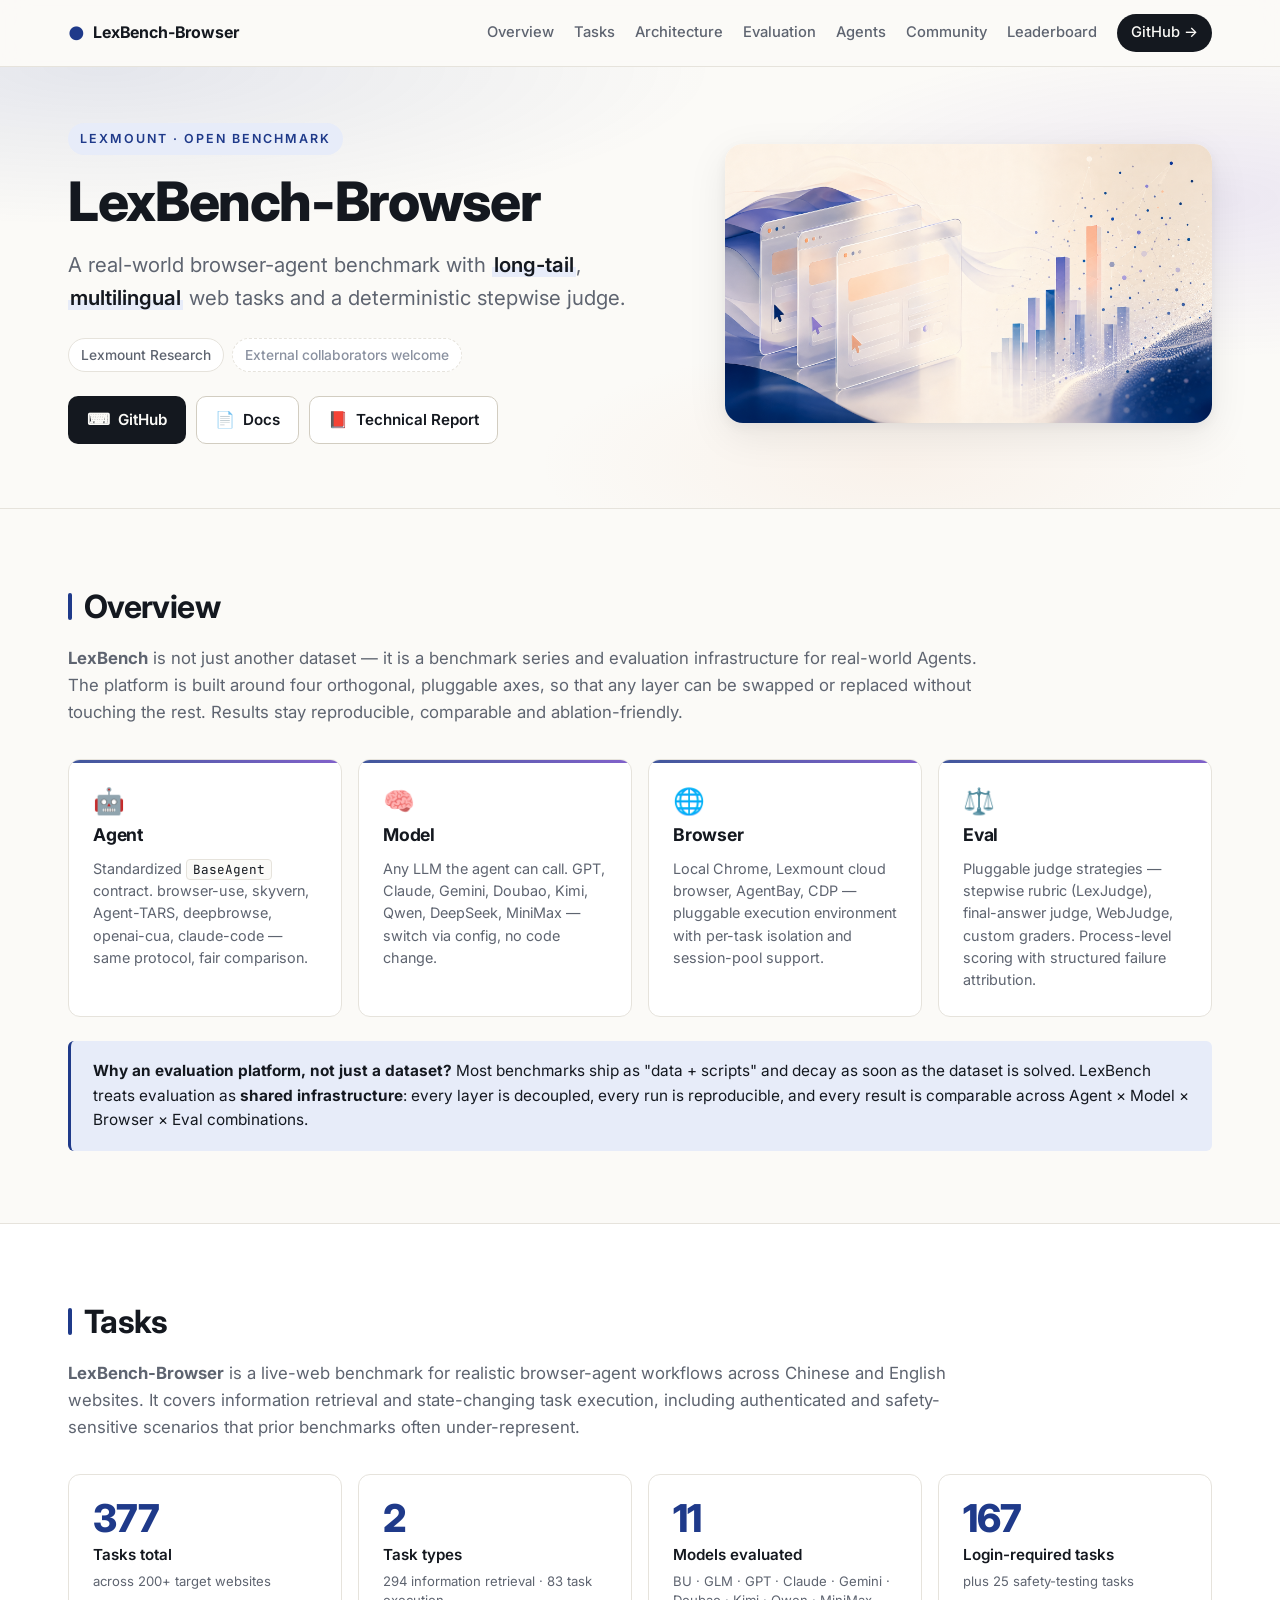
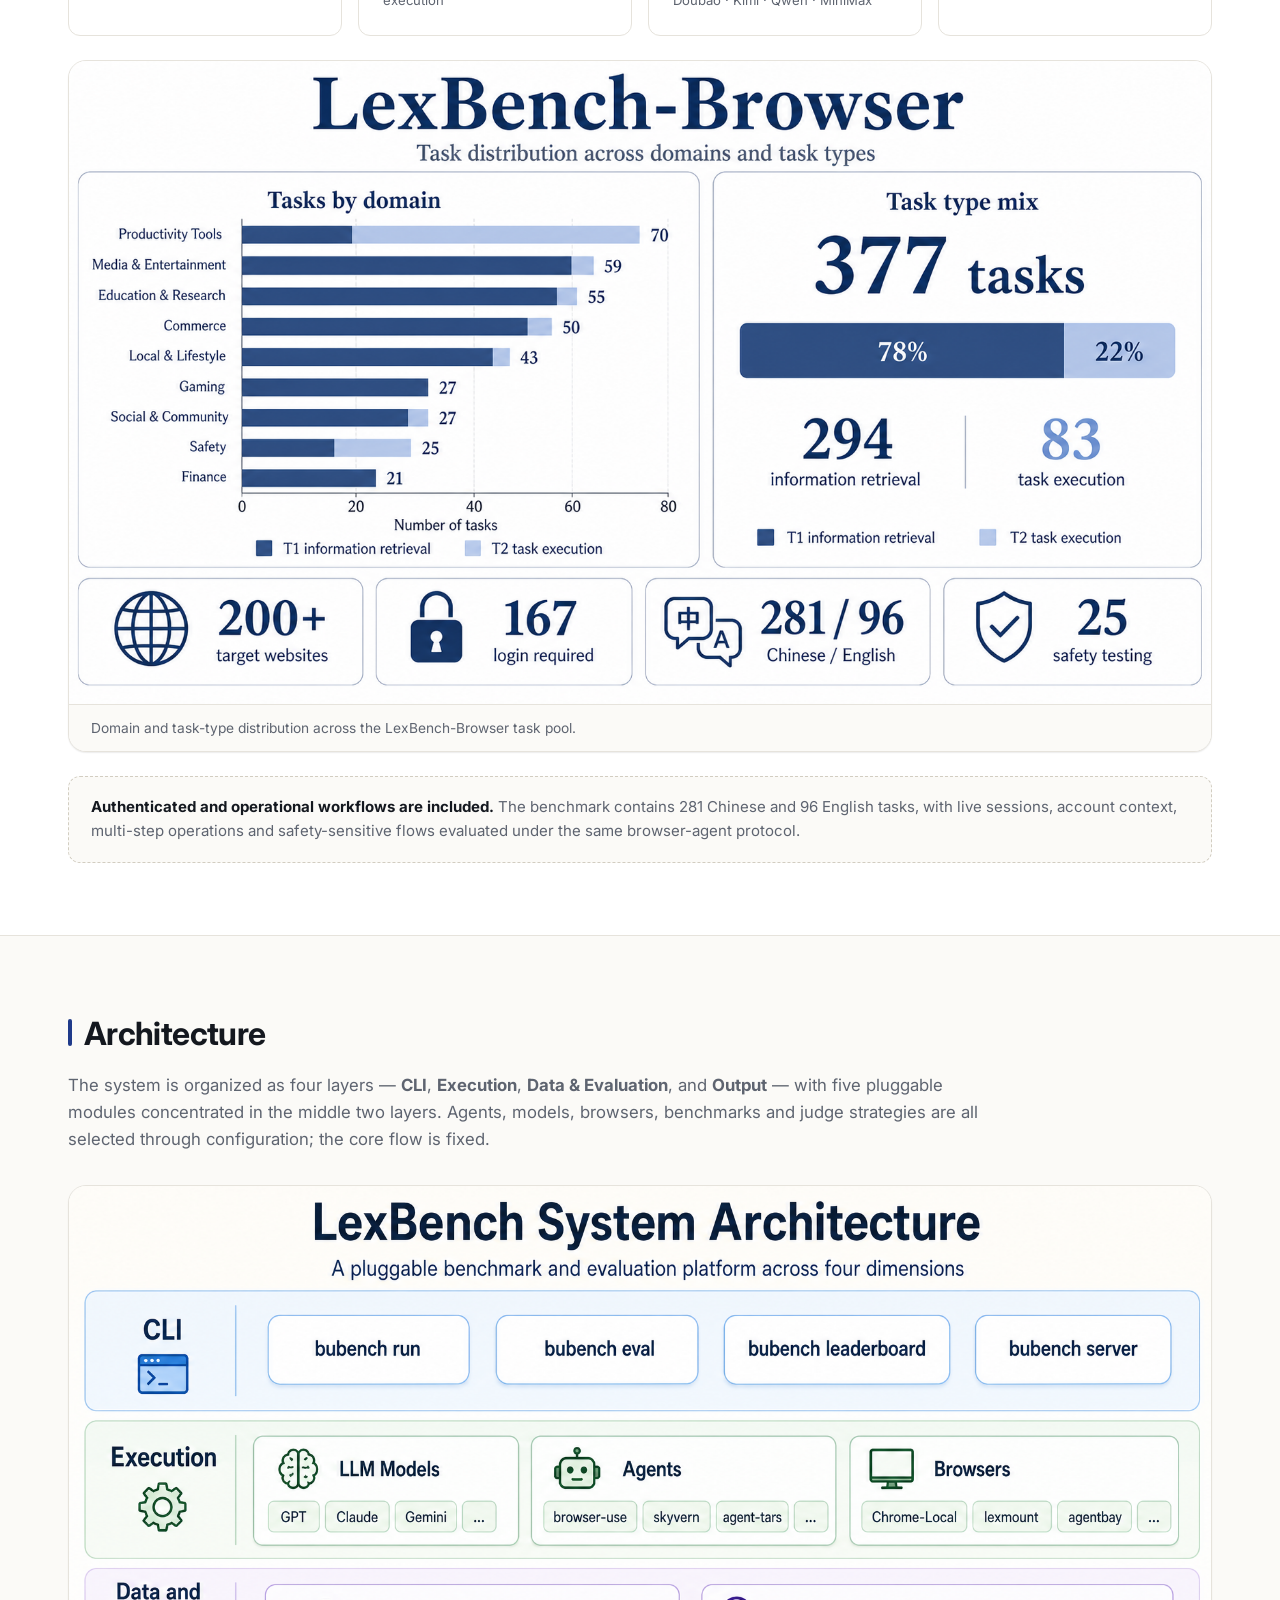
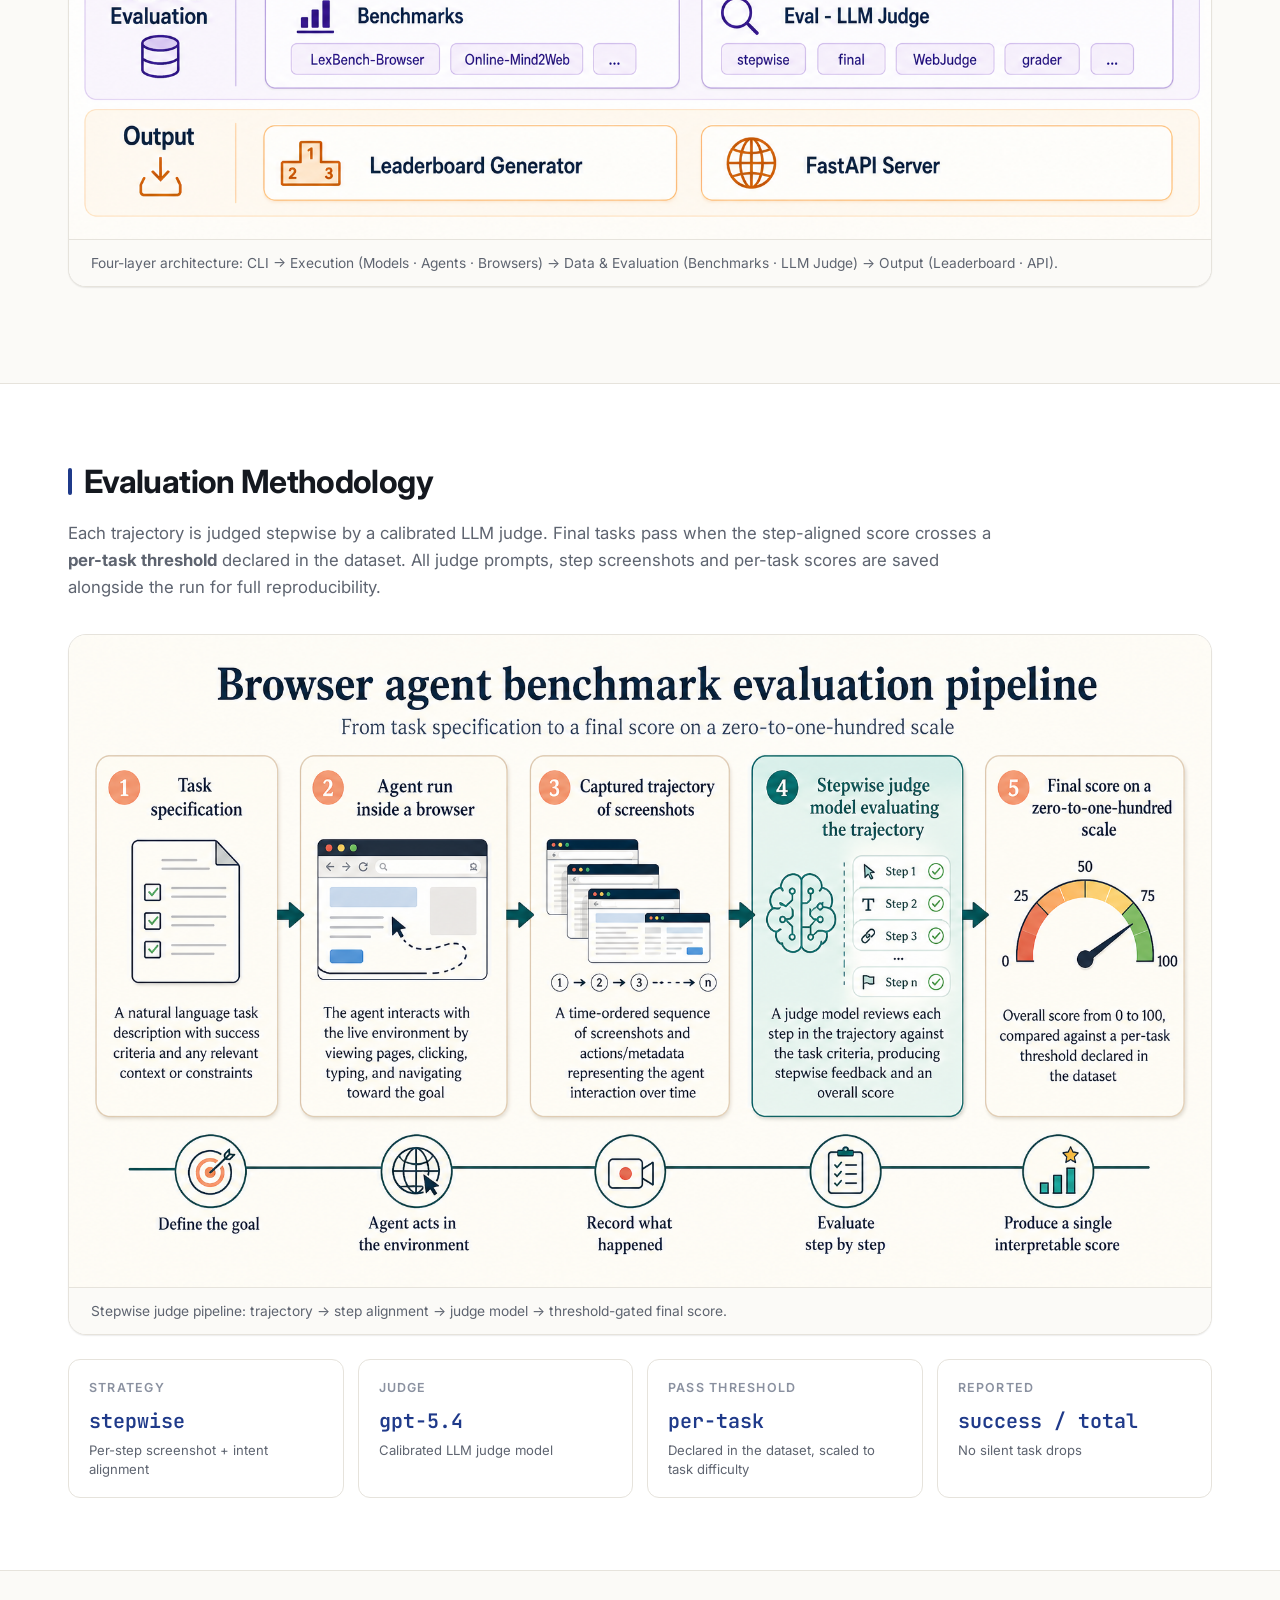
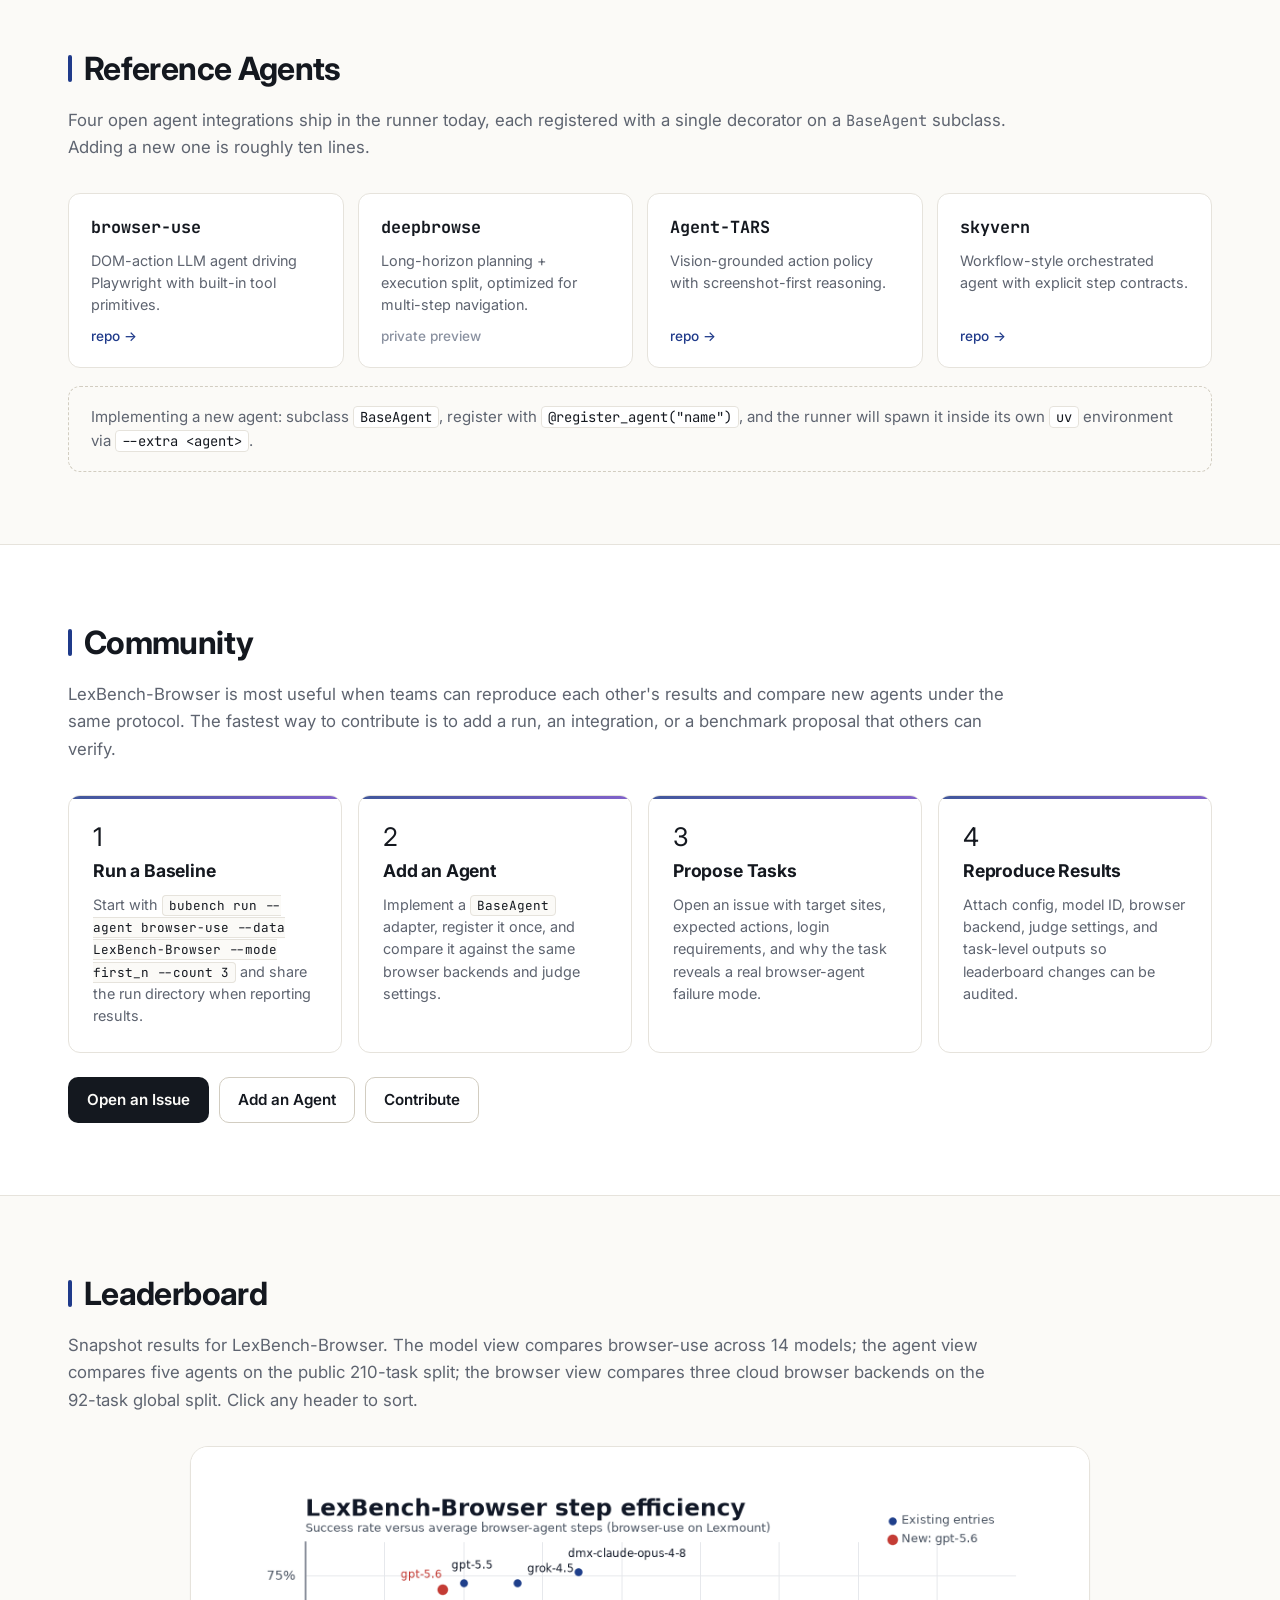
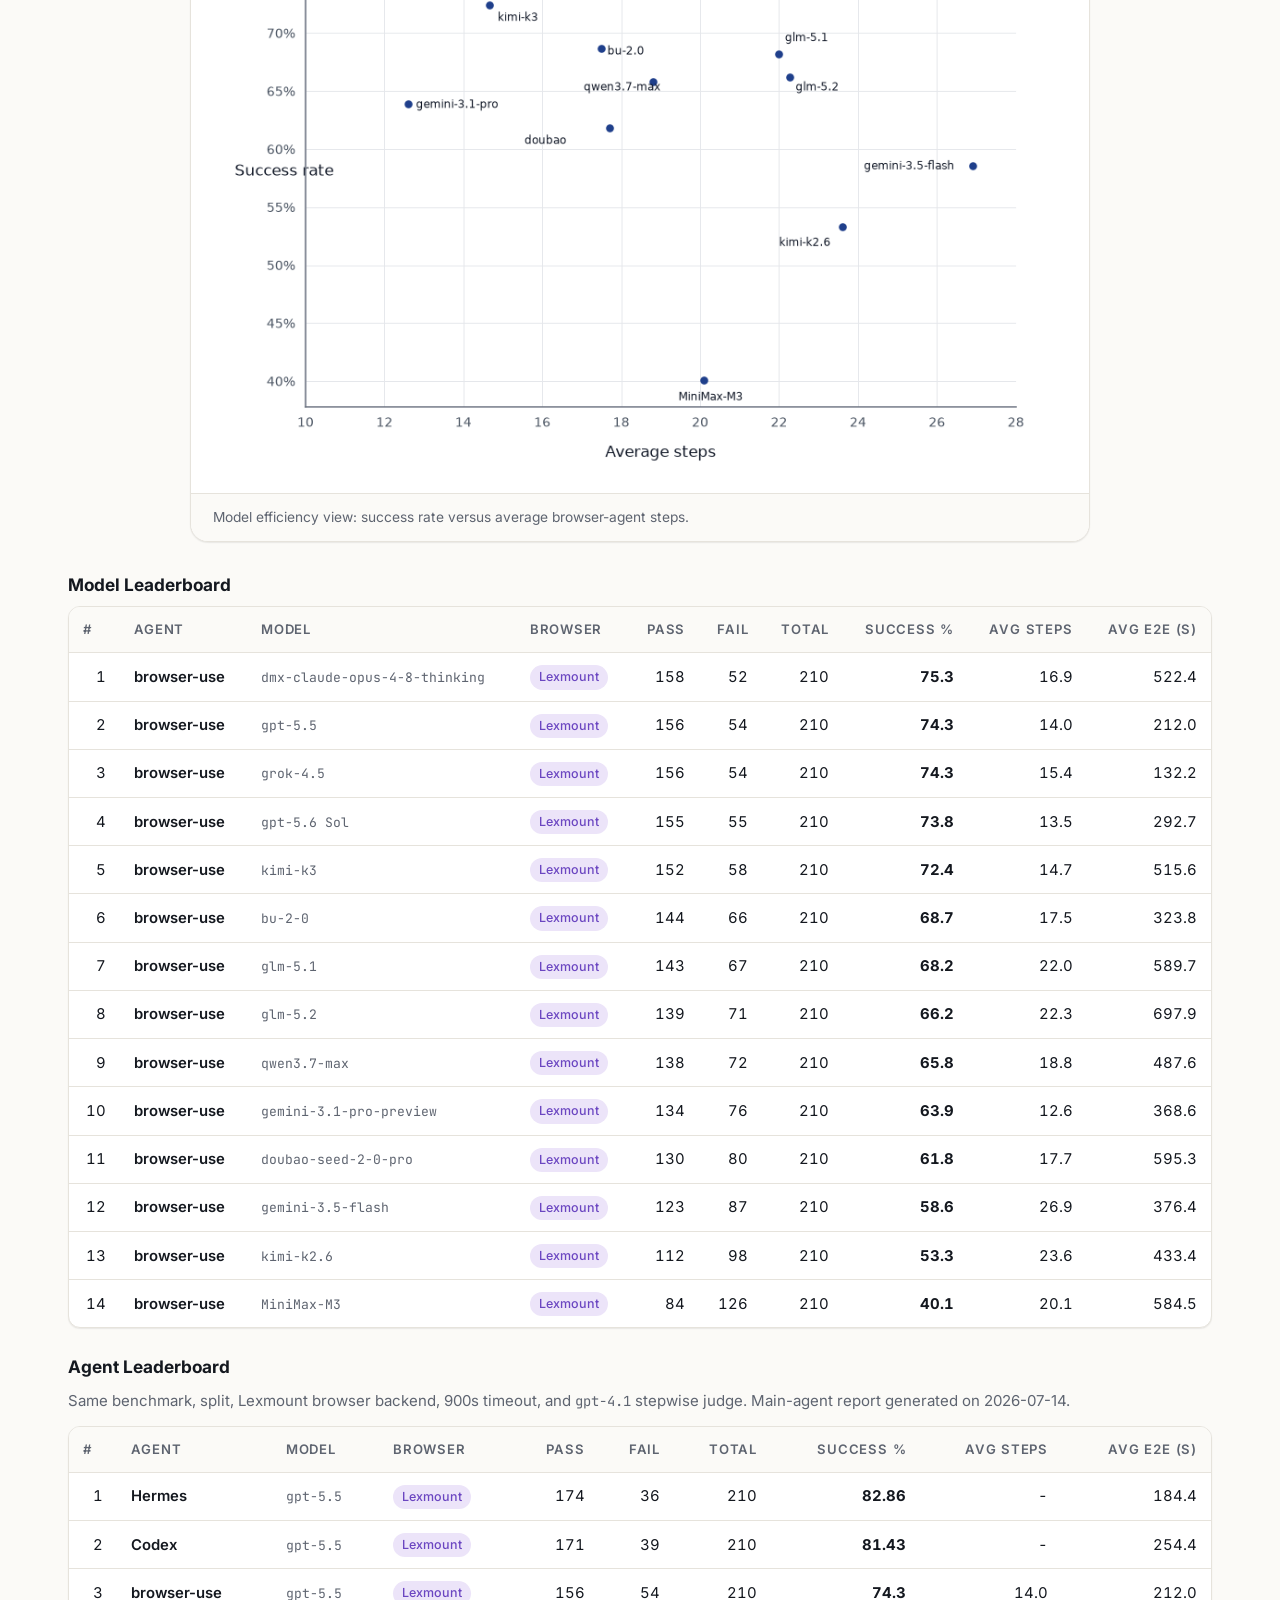
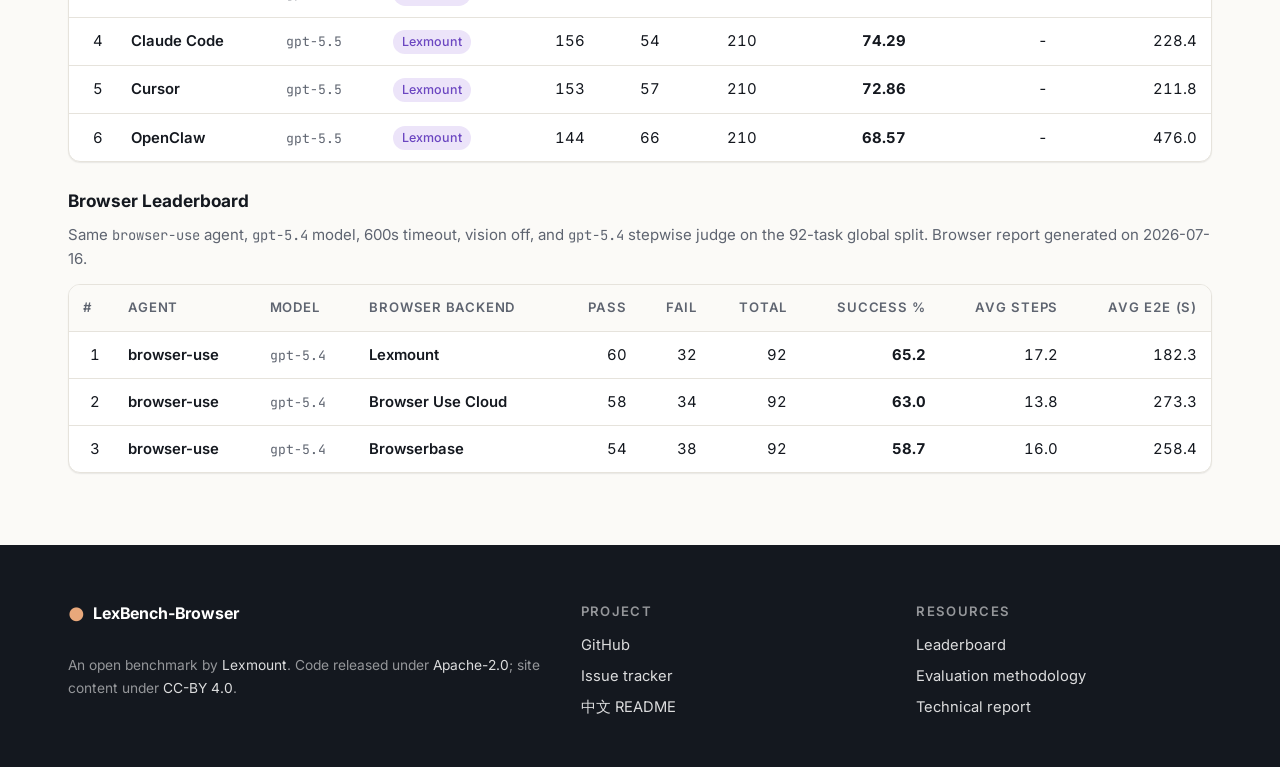
==== commit 6d6eafe2: "Label GPT-5.6 Sol in leaderboard (#110)" ====
--- a/landing/index.html
+++ b/landing/index.html
@@ -397,10 +397,10 @@
             <td class="num">15.4</td>
             <td class="num">132.2</td>
           </tr>
-          <tr data-rank="4" data-agent="browser-use" data-model="gpt-5.6" data-browser="Lexmount" data-pass="155" data-fail="55" data-total="210" data-success="73.8" data-steps="13.46" data-e2e="292.7">
+          <tr data-rank="4" data-agent="browser-use" data-model="gpt-5.6 Sol" data-browser="Lexmount" data-pass="155" data-fail="55" data-total="210" data-success="73.8" data-steps="13.46" data-e2e="292.7">
             <td class="num">4</td>
             <td><span class="cell-strong">browser-use</span></td>
-            <td><code class="cell-mono">gpt-5.6</code></td>
+            <td><code class="cell-mono">gpt-5.6 Sol</code></td>
             <td><span class="browser-pill">Lexmount</span></td>
             <td class="num">155</td>
             <td class="num">55</td>
